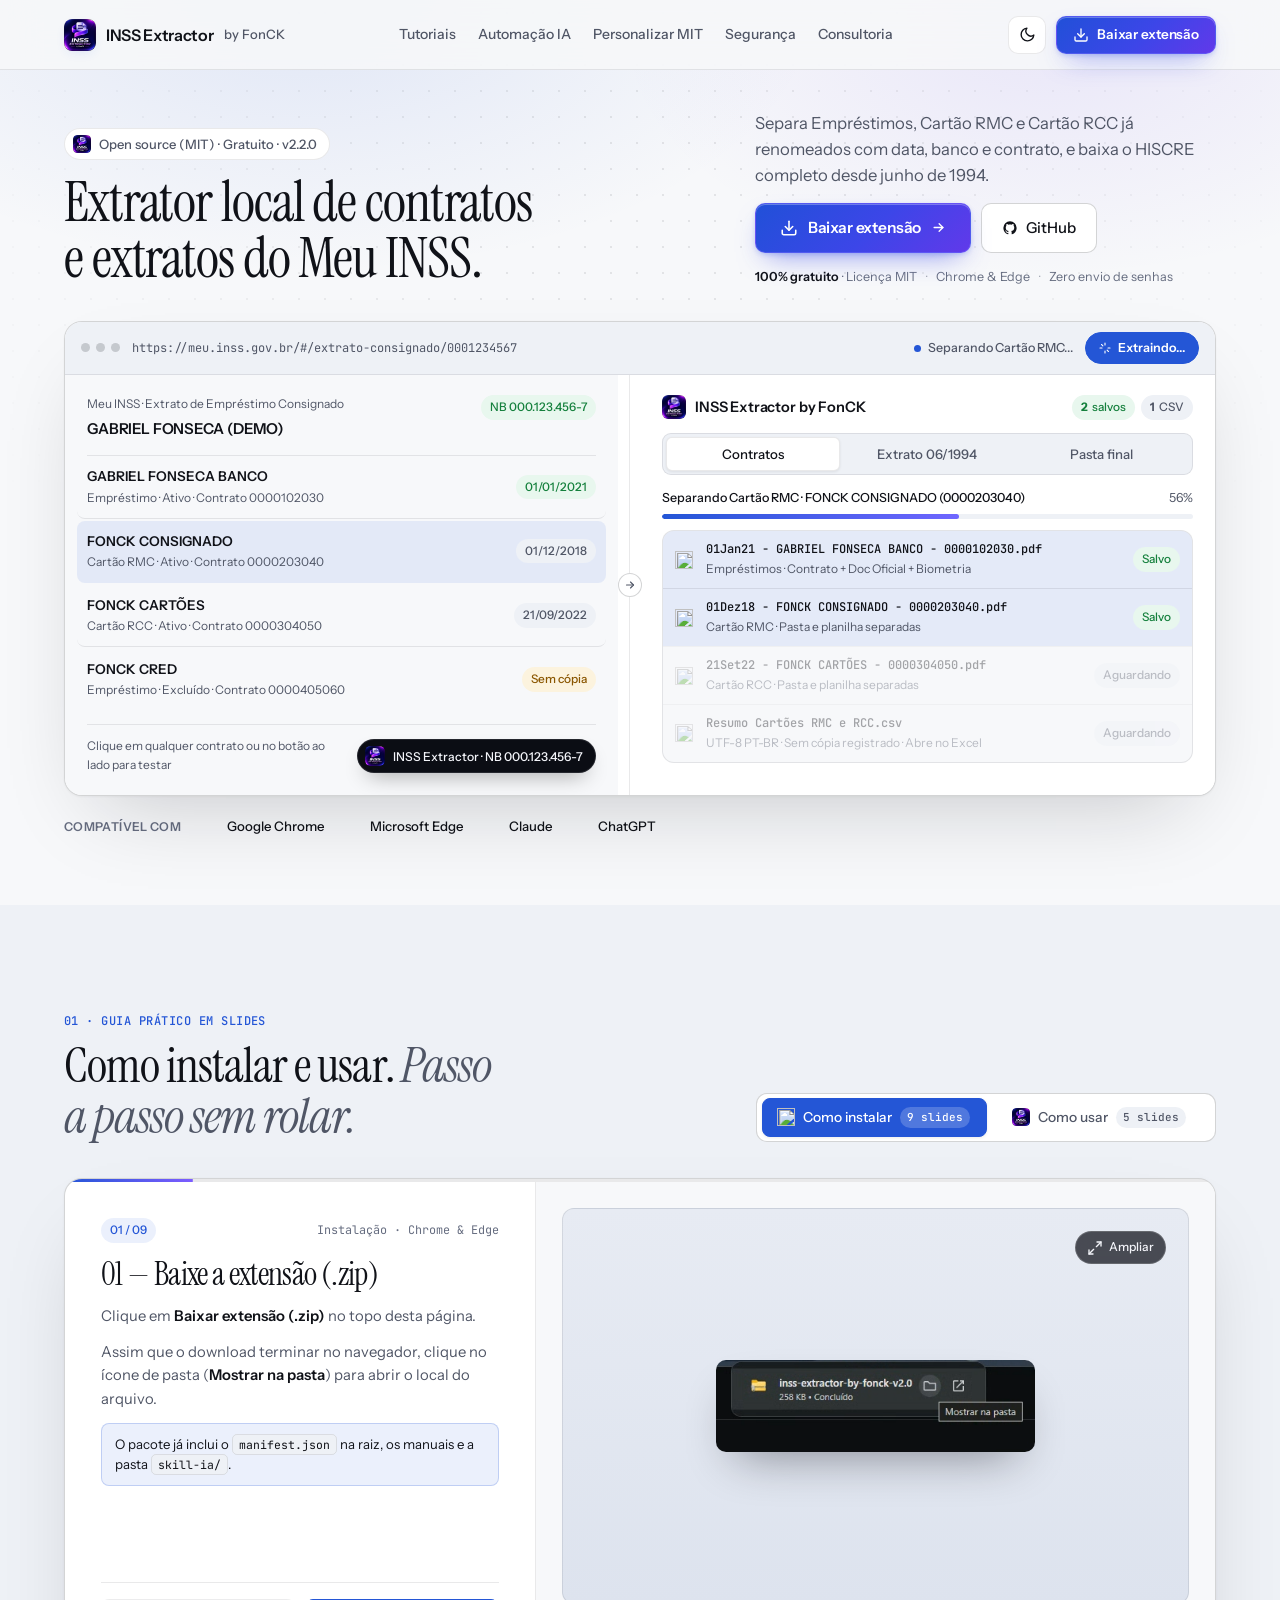
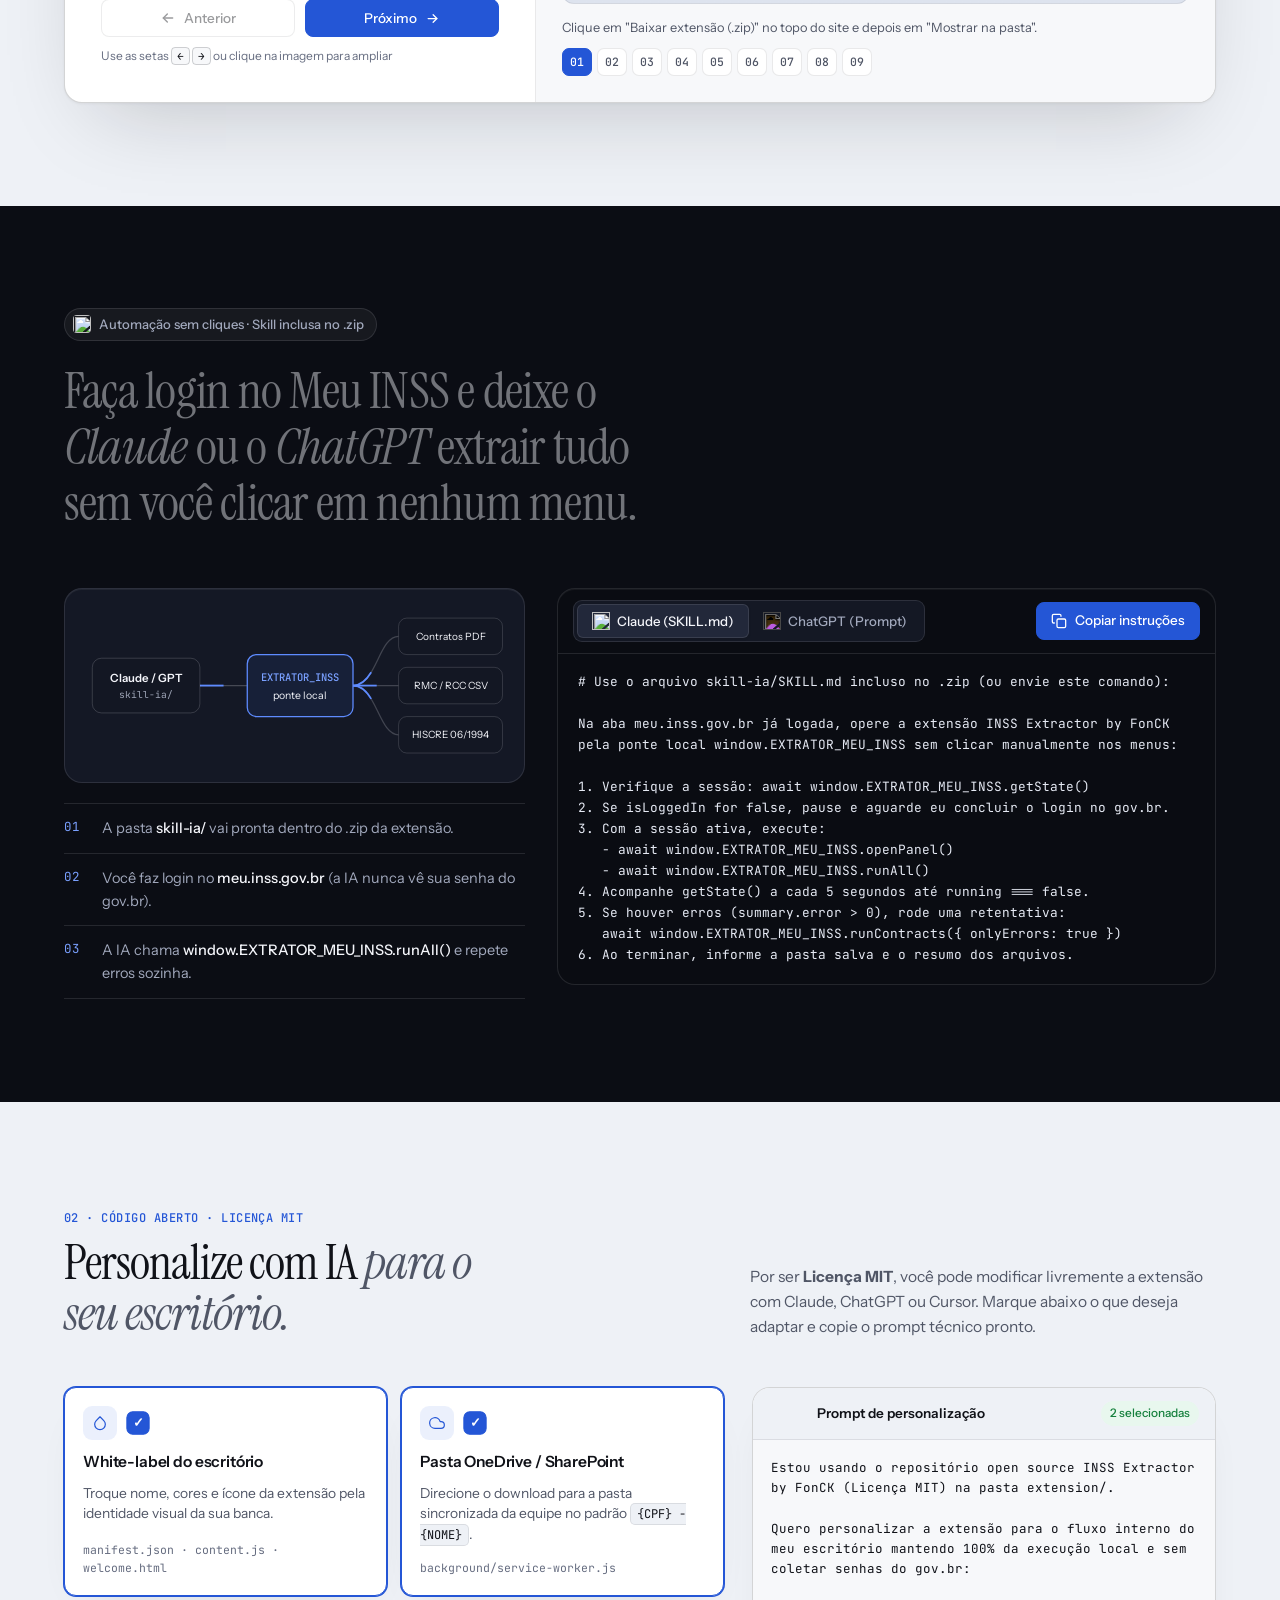
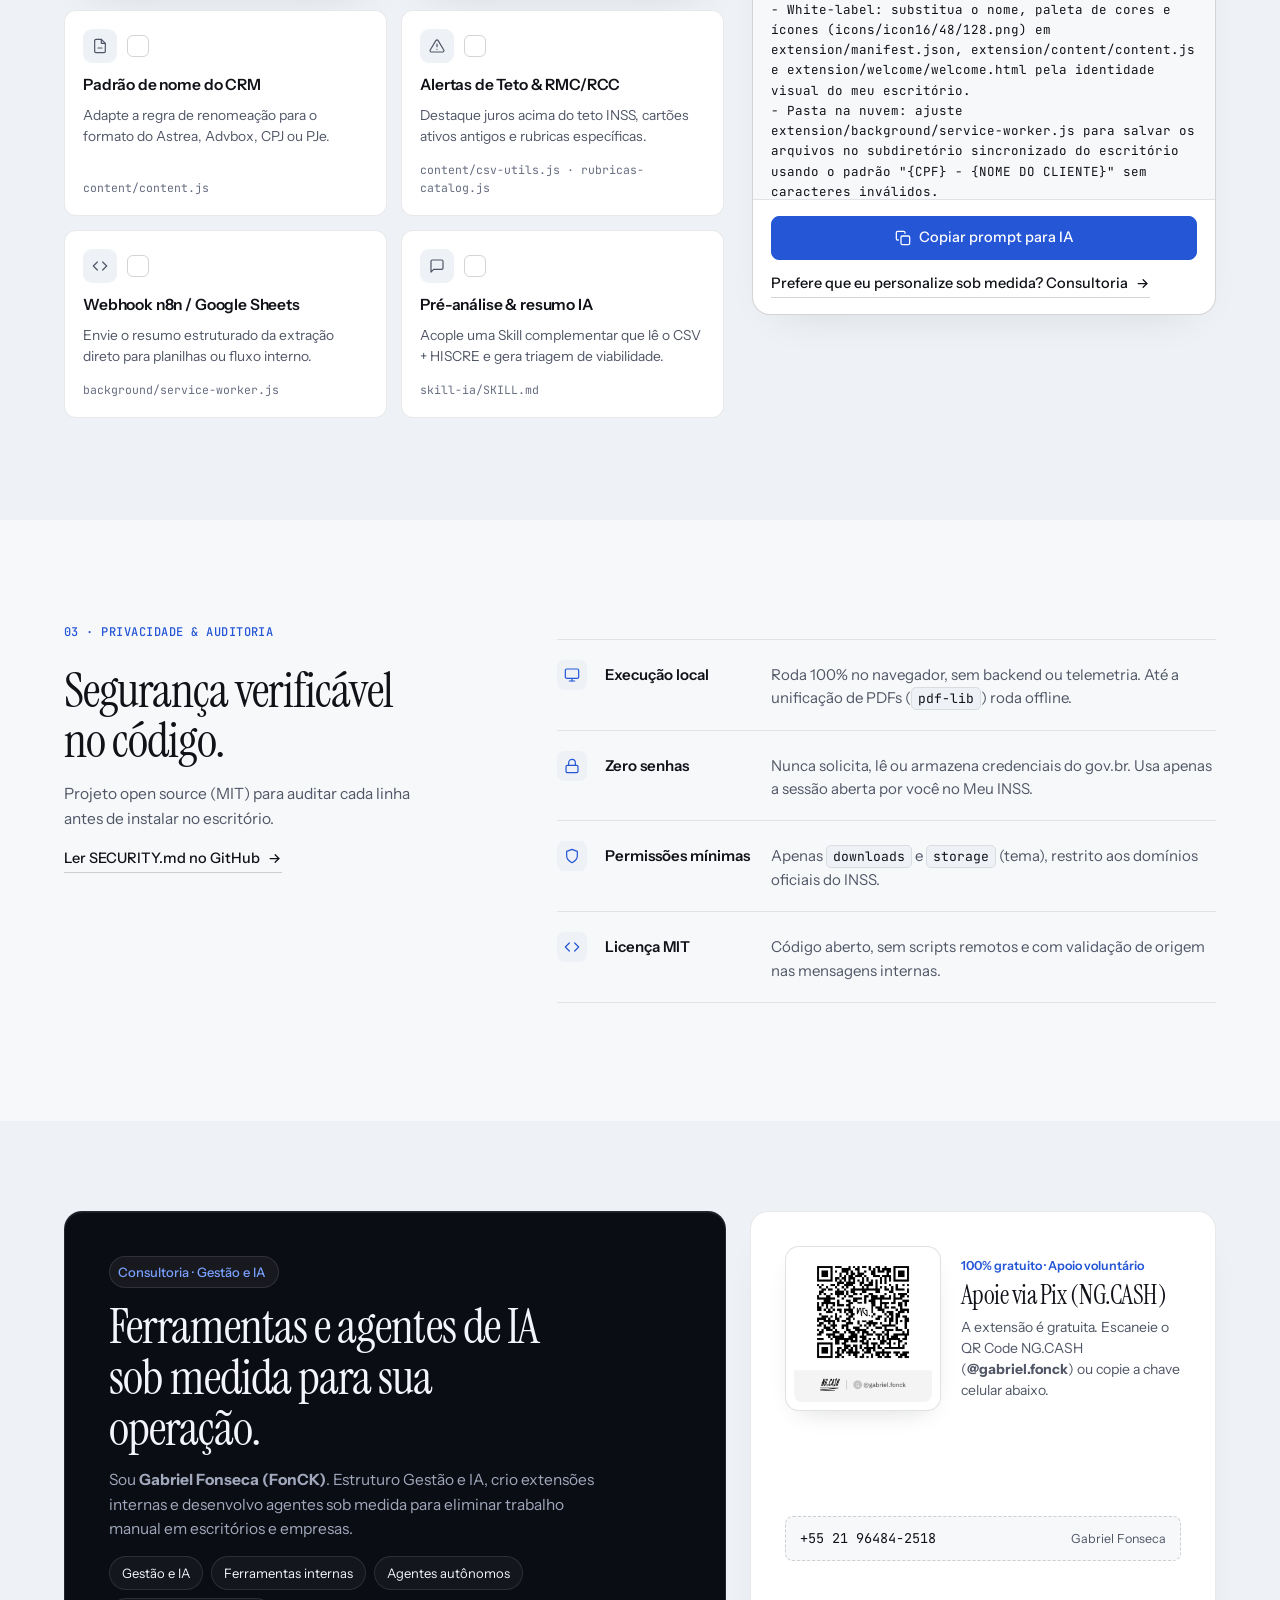
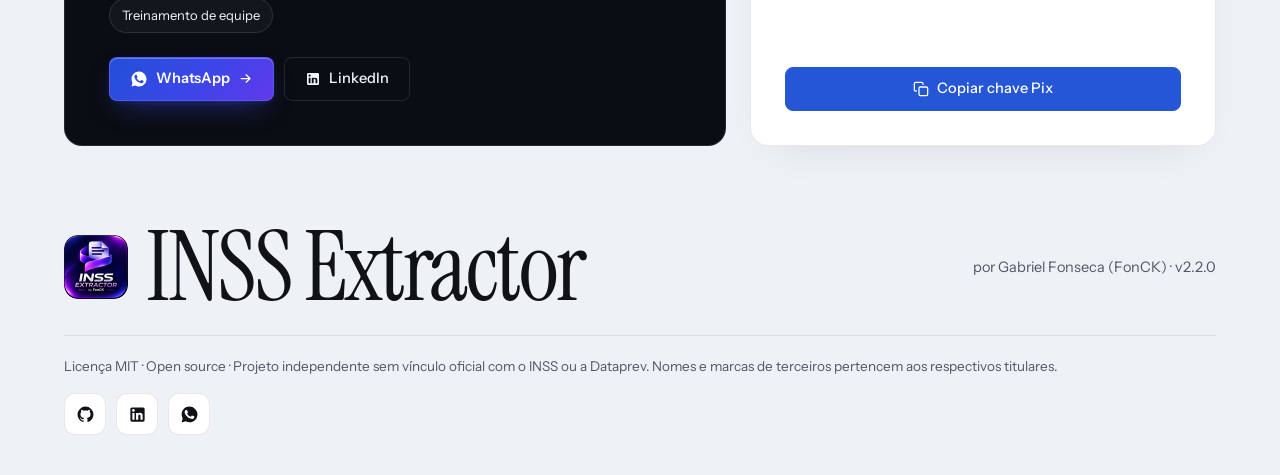
==== site/index.html @ a1518696 "feat: release INSS Extractor by FonCK v2.2.0 (Open Source)" ====
<!DOCTYPE html>
<html lang="pt-BR" data-theme="light">
<head>
  <meta charset="UTF-8">
  <meta name="viewport" content="width=device-width, initial-scale=1.0, viewport-fit=cover">
  <title>INSS Extractor by FonCK: contratos e extratos do Meu INSS no navegador</title>
  <meta name="description" content="Extensão open source (MIT) e gratuita para Chrome e Edge criada por Gabriel Fonseca. Baixa contratos consignados renomeados e extrato HISCRE desde junho de 1994.">
  <meta property="og:title" content="INSS Extractor by FonCK">
  <meta property="og:description" content="Baixe contratos consignados (Empréstimos, RMC e RCC) renomeados e o extrato de pagamento completo desde 06/1994, 100% local no navegador.">
  <meta property="og:type" content="website">
  <meta property="og:image" content="https://inss-extractor-by-fonck-site.vercel.app/assets/share.jpg">
  <meta name="twitter:card" content="summary_large_image">
  <meta name="twitter:image" content="https://inss-extractor-by-fonck-site.vercel.app/assets/share.jpg">
  <meta name="theme-color" content="#f7f8fa">
  <link rel="icon" type="image/png" href="assets/favicon.png">
  <link rel="canonical" href="https://inss-extractor-by-fonck-site.vercel.app/">
  <link rel="preconnect" href="https://fonts.googleapis.com">
  <link rel="preconnect" href="https://fonts.gstatic.com" crossorigin>
  <link href="https://fonts.googleapis.com/css2?family=Instrument+Sans:wght@400;500;600&family=Instrument+Serif:ital@0;1&family=JetBrains+Mono:wght@400;500&display=swap" rel="stylesheet">
  <script>
    (function () {
      try {
        var q = new URLSearchParams(window.location.search).get('theme');
        var saved = localStorage.getItem('fonckSiteTheme');
        var t = (q === 'light' || q === 'dark') ? q : (saved === 'dark' ? 'dark' : 'light');
        if (t === 'dark') {
          document.documentElement.setAttribute('data-theme', 'dark');
          var m = document.querySelector('meta[name="theme-color"]');
          if (m) m.setAttribute('content', '#090a0e');
        }
      } catch (e) {}
    })();
  </script>
  <link rel="stylesheet" href="styles.css">
</head>
<body>
  <header class="nav">
    <div class="wrap">
      <a class="skip-link" href="#conteudo">Pular para o conteúdo</a>

      <a class="brand" href="#conteudo" aria-label="INSS Extractor by FonCK — Início">
        <img class="brand-app-icon" src="assets/app-icon.png" alt="INSS Extractor by FonCK" width="32" height="32">
        <span class="brand-name">INSS Extractor</span>
        <span class="brand-tag">by FonCK</span>
      </a>

      <nav class="nav-links" aria-label="Navegação principal">
        <a class="nav-link" href="#tutoriais">Tutoriais</a>
        <a class="nav-link" href="#ia">Automação IA</a>
        <a class="nav-link" href="#personalizar">Personalizar MIT</a>
        <a class="nav-link" href="#seguranca">Segurança</a>
        <a class="nav-link" href="#consultoria">Consultoria</a>
      </nav>

      <div class="nav-right">
        <button id="btn-theme" class="theme-btn" type="button" aria-label="Alternar tema claro e escuro" title="Alternar tema escuro">
          <svg id="theme-ico-moon" class="ico theme-svg" viewBox="0 0 24 24" fill="none" stroke="currentColor" stroke-width="1.9" stroke-linecap="round" stroke-linejoin="round" aria-hidden="true"><path d="M21 12.79A9 9 0 1 1 11.21 3 7 7 0 0 0 21 12.79z"/></svg>
          <svg id="theme-ico-sun" class="ico theme-svg" viewBox="0 0 24 24" fill="none" stroke="currentColor" stroke-width="1.9" stroke-linecap="round" stroke-linejoin="round" aria-hidden="true"><circle cx="12" cy="12" r="4.5"/><line x1="12" y1="2" x2="12" y2="4.2"/><line x1="12" y1="19.8" x2="12" y2="22"/><line x1="4.93" y1="4.93" x2="6.5" y2="6.5"/><line x1="17.5" y1="17.5" x2="19.07" y2="19.07"/><line x1="2" y1="12" x2="4.2" y2="12"/><line x1="19.8" y1="12" x2="22" y2="12"/><line x1="4.93" y1="19.07" x2="6.5" y2="17.5"/><line x1="17.5" y1="6.5" x2="19.07" y2="4.93"/></svg>
        </button>
        <a class="btn btn--signature btn--nav" href="downloads/inss-extractor-by-fonck-v2.2.0.zip" download>
          <svg class="ico" viewBox="0 0 24 24" fill="none" stroke="currentColor" stroke-width="2" stroke-linecap="round" stroke-linejoin="round" aria-hidden="true"><path d="M21 15v4a2 2 0 0 1-2 2H5a2 2 0 0 1-2-2v-4"/><polyline points="7 10 12 15 17 10"/><line x1="12" y1="15" x2="12" y2="3"/></svg>
          <span>Baixar extensão</span>
        </a>
        <button id="btn-menu" class="nav-toggle" type="button" aria-label="Abrir menu" aria-expanded="false" aria-controls="mobile-sheet">
          <svg class="ico" viewBox="0 0 24 24" fill="none" stroke="currentColor" stroke-width="1.8" stroke-linecap="round"><path d="M4 7h16"/><path d="M4 12h16"/><path d="M4 17h16"/></svg>
        </button>
      </div>
    </div>
    <div id="scroll-progress" class="scroll-progress" aria-hidden="true"></div>
  </header>

  <div id="mobile-sheet" class="mobile-sheet" aria-hidden="true">
    <nav aria-label="Menu mobile">
      <a href="#tutoriais" data-open-deck="instalar">Como instalar (9 slides)</a>
      <a href="#tutoriais" data-open-deck="usar">Como usar (5 slides)</a>
      <a href="#ia">Automação com IA</a>
      <a href="#personalizar">Personalizar (MIT)</a>
      <a href="#seguranca">Segurança</a>
      <a href="#consultoria">Consultoria e Pix</a>
    </nav>
    <a class="btn btn--signature" href="downloads/inss-extractor-by-fonck-v2.2.0.zip" download>
      <svg class="ico" viewBox="0 0 24 24" fill="none" stroke="currentColor" stroke-width="2" stroke-linecap="round" stroke-linejoin="round" aria-hidden="true"><path d="M21 15v4a2 2 0 0 1-2 2H5a2 2 0 0 1-2-2v-4"/><polyline points="7 10 12 15 17 10"/><line x1="12" y1="15" x2="12" y2="3"/></svg>
      <span>Baixar extensão (.zip)</span>
    </a>
  </div>

  <main id="conteudo">
    <!-- ── SCREEN 1: EDITORIAL HERO & CLICKABLE INTERACTIVE SIMULATOR ── -->
    <section class="hero" aria-labelledby="hero-h">
      <div class="hero-mesh" aria-hidden="true"></div>
      <div class="wrap">
        <div class="hero-head">
          <div class="hero-title-col">
            <span class="status-chip hero-enter" style="--enter-delay:0ms">
              <img src="assets/app-icon.png" alt="" width="18" height="18">
              Open source (MIT) · Gratuito · v2.2.0
            </span>
            <h1 id="hero-h" class="h1 hero-enter" style="--enter-delay:60ms">
              Extrator local de contratos e extratos do Meu INSS.
            </h1>
          </div>

          <div class="hero-copy-col hero-enter" style="--enter-delay:120ms">
            <p class="lead">
              Separa Empréstimos, Cartão RMC e Cartão RCC já renomeados com data, banco e contrato, e baixa o HISCRE completo desde junho de 1994.
            </p>
            <div class="btn-row">
              <a class="btn btn--signature btn--hero" href="downloads/inss-extractor-by-fonck-v2.2.0.zip" download>
                <svg class="ico-lg" viewBox="0 0 24 24" fill="none" stroke="currentColor" stroke-width="2.1" stroke-linecap="round" stroke-linejoin="round" aria-hidden="true"><path d="M21 15v4a2 2 0 0 1-2 2H5a2 2 0 0 1-2-2v-4"/><polyline points="7 10 12 15 17 10"/><line x1="12" y1="15" x2="12" y2="3"/></svg>
                <span>Baixar extensão</span>
                <svg class="m-arrow" viewBox="0 0 24 24" fill="none" stroke="currentColor" stroke-width="2.1" stroke-linecap="round" stroke-linejoin="round" aria-hidden="true"><path d="M5 12h14"/><path d="M13 6l6 6-6 6"/></svg>
              </a>
              <a class="btn btn--secondary btn--hero-sec" href="https://github.com/Gabriel-FonCK/inss-extractor-by-fonck" target="_blank" rel="noopener">
                <svg class="ico" viewBox="0 0 24 24" fill="currentColor" aria-hidden="true"><path d="M12 2A10 10 0 0 0 2 12c0 4.42 2.87 8.17 6.84 9.5.5.08.66-.23.66-.5v-1.69c-2.77.6-3.36-1.34-3.36-1.34-.46-1.16-1.11-1.47-1.11-1.47-.91-.62.07-.6.07-.6 1 .07 1.53 1.03 1.53 1.03.87 1.52 2.34 1.07 2.91.83.09-.65.35-1.09.63-1.34-2.22-.25-4.55-1.11-4.55-4.92 0-1.11.38-2 1.03-2.71-.1-.25-.45-1.29.1-2.64 0 0 .84-.27 2.75 1.02.79-.22 1.65-.33 2.5-.33.85 0 1.71.11 2.5.33 1.91-1.29 2.75-1.02 2.75-1.02.55 1.35.2 2.39.1 2.64.65.71 1.03 1.6 1.03 2.71 0 3.82-2.34 4.66-4.57 4.91.36.31.69.92.69 1.85V21c0 .27.16.59.67.5C19.14 20.16 22 16.42 22 12A10 10 0 0 0 12 2Z"/></svg>
                <span>GitHub</span>
              </a>
            </div>
            <div class="hero-proof" aria-label="Garantias rápidas">
              <span><b>100% gratuito</b> · Licença MIT</span>
              <span class="proof-sep" aria-hidden="true">·</span>
              <span>Chrome &amp; Edge</span>
              <span class="proof-sep" aria-hidden="true">·</span>
              <span>Zero envio de senhas</span>
            </div>
          </div>
        </div>

        <!-- Live Interactive Product Simulator -->
        <div id="hero-app-frame" class="app-frame spotlight-card" role="region" aria-label="Simulador interativo da extensão INSS Extractor by FonCK">
          <div class="app-chrome">
            <div class="chrome-left">
              <span class="chrome-dots" aria-hidden="true"><i></i><i></i><i></i></span>
              <span class="chrome-url">https://meu.inss.gov.br/#/extrato-consignado/0001234567</span>
            </div>
            <div class="chrome-right">
              <span class="live-pill">
                <span id="live-dot" class="live-dot" aria-hidden="true"></span>
                <span id="live-status-text">Sessão local ativa</span>
              </span>
              <button id="btn-run-sim" class="sim-trigger-btn" type="button">
                <svg id="sim-btn-ico" class="ico" viewBox="0 0 24 24" fill="currentColor" aria-hidden="true"><polygon points="6 4 20 12 6 20 6 4"/></svg>
                <span id="sim-btn-lbl">Simular extração</span>
              </button>
            </div>
          </div>

          <div class="app-workspace">
            <!-- Left Pane: Simulated Meu INSS Screen -->
            <div class="inss-canvas">
              <div>
                <div class="inss-hdr">
                  <div>
                    <small>Meu INSS · Extrato de Empréstimo Consignado</small>
                    <strong>GABRIEL FONSECA (DEMO)</strong>
                  </div>
                  <span class="pill pill--ok">NB 000.123.456-7</span>
                </div>

                <div class="inss-rows" id="hero-inss-rows">
                  <button class="inss-row is-active" data-sim-row="0" type="button">
                    <div class="inss-row-info">
                      <strong>GABRIEL FONSECA BANCO</strong>
                      <small>Empréstimo · Ativo · Contrato 0000102030</small>
                    </div>
                    <span class="pill pill--ok" data-row-badge="0">01/01/2021</span>
                  </button>
                  <button class="inss-row" data-sim-row="1" type="button">
                    <div class="inss-row-info">
                      <strong>FONCK CONSIGNADO</strong>
                      <small>Cartão RMC · Ativo · Contrato 0000203040</small>
                    </div>
                    <span class="pill pill--neutral" data-row-badge="1">01/12/2018</span>
                  </button>
                  <button class="inss-row" data-sim-row="2" type="button">
                    <div class="inss-row-info">
                      <strong>FONCK CARTÕES</strong>
                      <small>Cartão RCC · Ativo · Contrato 0000304050</small>
                    </div>
                    <span class="pill pill--neutral" data-row-badge="2">21/09/2022</span>
                  </button>
                  <button class="inss-row" data-sim-row="3" type="button">
                    <div class="inss-row-info">
                      <strong>FONCK CRED</strong>
                      <small>Empréstimo · Excluído · Contrato 0000405060</small>
                    </div>
                    <span class="pill pill--warn" data-row-badge="3">Sem cópia</span>
                  </button>
                </div>
              </div>

              <div class="inss-foot">
                <span class="inss-hint">Clique em qualquer contrato ou no botão ao lado para testar</span>
                <button id="btn-fab-sim" class="fab-chip" type="button" title="Simular clique no botão flutuante da extensão">
                  <img src="assets/app-icon.png" alt="" width="20" height="20">
                  <span>INSS Extractor · NB 000.123.456-7</span>
                </button>
              </div>
            </div>

            <!-- Center Transfer Pulse Indicator -->
            <div class="transfer-conduit" aria-hidden="true">
              <div class="conduit-line"></div>
              <div id="conduit-packet" class="conduit-packet">
                <svg viewBox="0 0 24 24" fill="none" stroke="currentColor" stroke-width="2.2" stroke-linecap="round" stroke-linejoin="round"><path d="M5 12h14"/><path d="M13 6l6 6-6 6"/></svg>
              </div>
            </div>

            <!-- Right Pane: Simulated Extension Panel -->
            <div class="ext-stage">
              <div class="ext-stage-top">
                <span class="ext-stage-brand">
                  <img src="assets/app-icon.png" alt="" width="24" height="24">
                  INSS Extractor by FonCK
                </span>
                <div class="sim-counters" aria-live="polite">
                  <span class="pill pill--ok"><b id="cnt-saved">3</b> salvos</span>
                  <span class="pill pill--neutral"><b id="cnt-csv">2</b> CSV</span>
                </div>
              </div>

              <div class="sliding-tabs sliding-tabs--full" role="tablist" aria-label="Abas do painel" data-tab-group="hero">
                <span class="sliding-tab-pill" aria-hidden="true"></span>
                <button class="sliding-tab" role="tab" aria-selected="true" data-target="hero-tab-contratos" type="button">Contratos</button>
                <button class="sliding-tab" role="tab" aria-selected="false" data-target="hero-tab-hiscre" type="button">Extrato 06/1994</button>
                <button class="sliding-tab" role="tab" aria-selected="false" data-target="hero-tab-saida" type="button">Pasta final</button>
              </div>

              <!-- Pane 1: Contratos -->
              <div id="hero-tab-contratos" class="stage-pane active" role="tabpanel">
                <div class="progress-strip">
                  <div class="progress-meta">
                    <b id="sim-action-title">Lote concluído · Arquivos renomeados e separados</b>
                    <span id="sim-action-count">100%</span>
                  </div>
                  <div class="progress-track"><div id="sim-progress" class="progress-fill" style="width:100%"></div></div>
                </div>

                <div class="doc-list" id="sim-doc-list">
                  <div class="doc-item is-done" data-sim-doc="0">
                    <img class="file-ico" src="assets/icons/pdf2.svg" alt="" width="18" height="18">
                    <div>
                      <div class="doc-name">01Jan21 - GABRIEL FONSECA BANCO - 0000102030.pdf</div>
                      <span class="doc-sub">Empréstimos · Contrato + Doc Oficial + Biometria</span>
                    </div>
                    <span class="pill pill--ok" data-doc-pill="0">Salvo</span>
                  </div>
                  <div class="doc-item is-done" data-sim-doc="1">
                    <img class="file-ico" src="assets/icons/pdf2.svg" alt="" width="18" height="18">
                    <div>
                      <div class="doc-name">01Dez18 - FONCK CONSIGNADO - 0000203040.pdf</div>
                      <span class="doc-sub">Cartão RMC · Pasta e planilha separadas</span>
                    </div>
                    <span class="pill pill--ok" data-doc-pill="1">Salvo</span>
                  </div>
                  <div class="doc-item is-done" data-sim-doc="2">
                    <img class="file-ico" src="assets/icons/pdf2.svg" alt="" width="18" height="18">
                    <div>
                      <div class="doc-name">21Set22 - FONCK CARTÕES - 0000304050.pdf</div>
                      <span class="doc-sub">Cartão RCC · Pasta e planilha separadas</span>
                    </div>
                    <span class="pill pill--ok" data-doc-pill="2">Salvo</span>
                  </div>
                  <div class="doc-item is-done" data-sim-doc="3">
                    <img class="file-ico" src="assets/icons/excel.svg" alt="" width="18" height="18">
                    <div>
                      <div class="doc-name">Resumo Cartões RMC e RCC.csv</div>
                      <span class="doc-sub">UTF-8 PT-BR · Sem cópia registrado · Abre no Excel</span>
                    </div>
                    <span class="pill pill--ok" data-doc-pill="3">Pronto</span>
                  </div>
                </div>
              </div>

              <!-- Pane 2: Extrato HISCRE 06/1994 with Animated Timeline -->
              <div id="hero-tab-hiscre" class="stage-pane" role="tabpanel">
                <div class="hiscre-timeline" aria-label="Linha do tempo de extração do HISCRE desde 1994">
                  <div class="hiscre-tl-head">
                    <strong>Varredura automática 06/1994 → 11/2026</strong>
                    <span class="pill pill--ok">Anos vazios pulados</span>
                  </div>
                  <div class="hiscre-bars" id="hiscre-bars">
                    <div class="hiscre-seg is-skip" title="1994–2004: sem pagamento (pulado)"><span>94–04</span></div>
                    <div class="hiscre-seg is-skip" title="2005–2015: sem pagamento (pulado)"><span>05–15</span></div>
                    <div class="hiscre-seg is-hit" style="--seg-i:0" title="2016–2018: extraído em blocos de 12m"><span>16–18</span></div>
                    <div class="hiscre-seg is-hit" style="--seg-i:1" title="2019–2021: extraído em blocos de 12m"><span>19–21</span></div>
                    <div class="hiscre-seg is-hit" style="--seg-i:2" title="2022–2024: extraído em blocos de 12m"><span>22–24</span></div>
                    <div class="hiscre-seg is-hit" style="--seg-i:3" title="2025–2026: extraído até mês atual"><span>25–26</span></div>
                  </div>
                </div>

                <div class="doc-list">
                  <div class="doc-item">
                    <img class="file-ico" src="assets/icons/pdf2.svg" alt="" width="18" height="18">
                    <div>
                      <div class="doc-name">Periodos 12 em 12 meses /</div>
                      <span class="doc-sub">11 blocos oficiais sem limite de 5 anos</span>
                    </div>
                    <span class="pill pill--ok">12m</span>
                  </div>
                  <div class="doc-item">
                    <img class="file-ico" src="assets/icons/pdf2.svg" alt="" width="18" height="18">
                    <div>
                      <div class="doc-name">Extrato de pagamento 03-2016 a 11-2026.pdf</div>
                      <span class="doc-sub">PDF único unificado localmente no navegador</span>
                    </div>
                    <span class="pill pill--ok">Unificado</span>
                  </div>
                  <div class="doc-item">
                    <img class="file-ico" src="assets/icons/excel.svg" alt="" width="18" height="18">
                    <div>
                      <div class="doc-name">Extrato de pagamento 03-2016 a 11-2026.csv</div>
                      <span class="doc-sub">165 rubricas oficiais do INSS em colunas</span>
                    </div>
                    <span class="pill pill--ok">Excel</span>
                  </div>
                </div>
              </div>

              <!-- Pane 3: Pasta final -->
              <div id="hero-tab-saida" class="stage-pane" role="tabpanel">
                <div class="doc-list">
                  <div class="doc-item">
                    <img class="file-ico" src="assets/icons/pdf2.svg" alt="" width="18" height="18">
                    <div>
                      <div class="doc-name">GABRIEL FONSECA (DEMO)/NB 000.123.456-7/Empréstimos/</div>
                      <span class="doc-sub">Contrato renomeado + Doc Oficial + Biometria</span>
                    </div>
                    <span class="pill pill--ok">Renomeado</span>
                  </div>
                  <div class="doc-item">
                    <img class="file-ico" src="assets/icons/pdf2.svg" alt="" width="18" height="18">
                    <div>
                      <div class="doc-name">GABRIEL FONSECA (DEMO)/NB 000.123.456-7/Cartão RMC/</div>
                      <span class="doc-sub">Cartão RMC e Cartão RCC em subpastas distintas</span>
                    </div>
                    <span class="pill pill--ok">Separado</span>
                  </div>
                  <div class="doc-item">
                    <img class="file-ico" src="assets/icons/excel.svg" alt="" width="18" height="18">
                    <div>
                      <div class="doc-name">Resumo dos contratos.csv · Resumo Cartões RMC e RCC.csv</div>
                      <span class="doc-sub">Prontos para abrir no Excel em PT-BR</span>
                    </div>
                    <span class="pill pill--neutral">PT-BR</span>
                  </div>
                </div>
              </div>
            </div>
          </div>
        </div>

        <!-- Compatible Tools Strip (Real Official Tool Icons Only) -->
        <div class="compat-strip" aria-label="Ferramentas compatíveis">
          <span class="compat-label">Compatível com</span>
          <span class="compat-item"><img src="assets/icons/chrome.svg" alt="" width="17" height="17">Google Chrome</span>
          <span class="compat-item"><img src="assets/icons/microsoft-edge.svg" alt="" width="17" height="17">Microsoft Edge</span>
          <span class="compat-item"><img src="assets/icons/claude.svg" alt="" width="17" height="17">Claude</span>
          <span class="compat-item"><img class="invert-dark" src="assets/icons/openai.svg" alt="" width="17" height="17">ChatGPT</span>
        </div>
      </div>
    </section>

    <!-- ── SCREEN 2: CENTRO DE TUTORIAIS EM SLIDES (SPLIT 40/60 + LIGHTBOX) ── -->
    <section id="tutoriais" class="band band--surface" aria-labelledby="tut-h">
      <span id="instalar" class="anchor-alias" aria-hidden="true"></span>
      <span id="usar" class="anchor-alias" aria-hidden="true"></span>
      <div class="wrap">
        <div class="tut-head" data-reveal>
          <div class="tut-head-title">
            <span class="sec-kicker">01 · Guia prático em slides</span>
            <h2 id="tut-h" class="h2">Como instalar e usar. <span class="muted">Passo a passo sem rolar.</span></h2>
          </div>

          <div class="tut-deck-switch">
            <div class="sliding-tabs sliding-tabs--deck" role="tablist" aria-label="Escolha o tutorial em slides" data-tab-group="tutorial-deck">
              <span class="sliding-tab-pill" aria-hidden="true"></span>
              <button class="sliding-tab" role="tab" aria-selected="true" data-deck="instalar" type="button">
                <img class="tool-ico" src="assets/icons/chrome.svg" alt="" width="16" height="16">
                <span>Como instalar</span>
                <small class="deck-count">9 slides</small>
              </button>
              <button class="sliding-tab" role="tab" aria-selected="false" data-deck="usar" type="button">
                <img class="tool-ico" src="assets/app-icon.png" alt="" width="16" height="16" style="border-radius:4px">
                <span>Como usar</span>
                <small class="deck-count">5 slides</small>
              </button>
            </div>
          </div>
        </div>

        <div id="tutorial-stage" class="tut-stage spotlight-card" data-reveal style="--reveal-delay:70ms" role="region" aria-label="Apresentação interativa do tutorial">
          <div class="tut-progress-bar" aria-hidden="true">
            <div id="tut-progress-fill" class="tut-progress-fill"></div>
          </div>

          <div class="tut-split">
            <!-- Left 40%: Numbered Step, Copy, Table/Security & Controls -->
            <div class="tut-panel">
              <div class="tut-panel-top">
                <div class="tut-meta-row">
                  <span id="tut-step-counter" class="pill pill--accent">01 / 09</span>
                  <span id="tut-deck-label" class="tut-deck-tag">Instalação · Chrome &amp; Edge</span>
                </div>

                <h3 id="tut-slide-title" class="tut-title"></h3>
                <div id="tut-slide-body" class="tut-body"></div>
              </div>

              <div class="tut-panel-foot">
                <div class="tut-nav-btns">
                  <button id="tut-prev" class="btn btn--secondary btn--sm" type="button" aria-label="Slide anterior">
                    <svg class="ico" viewBox="0 0 24 24" fill="none" stroke="currentColor" stroke-width="2" stroke-linecap="round" stroke-linejoin="round" aria-hidden="true"><path d="M19 12H5"/><path d="M11 18l-6-6 6-6"/></svg>
                    <span>Anterior</span>
                  </button>
                  <button id="tut-next" class="btn btn--accent btn--sm" type="button" aria-label="Próximo slide">
                    <span id="tut-next-lbl">Próximo</span>
                    <svg class="m-arrow" viewBox="0 0 24 24" fill="none" stroke="currentColor" stroke-width="2" stroke-linecap="round" stroke-linejoin="round" aria-hidden="true"><path d="M5 12h14"/><path d="M13 6l6 6-6 6"/></svg>
                  </button>
                </div>
                <span class="tut-kbd-hint">Use as setas <kbd>←</kbd> <kbd>→</kbd> ou clique na imagem para ampliar</span>
              </div>
            </div>

            <!-- Right 60%: Framed Screenshot Stage + Click-to-Zoom + Step Strip -->
            <div class="tut-media-col">
              <div id="tut-viewport" class="tut-viewport">
                <button id="tut-zoom-trigger" class="tut-img-btn" type="button" aria-label="Ampliar imagem do slide em tela cheia">
                  <img id="tut-slide-img" class="tut-img" src="assets/tutorial/inst-01-download.png" alt="Passo 01 da instalação" decoding="async">
                  <span class="tut-zoom-pill" aria-hidden="true">
                    <svg class="ico" viewBox="0 0 24 24" fill="none" stroke="currentColor" stroke-width="2" stroke-linecap="round" stroke-linejoin="round"><polyline points="15 3 21 3 21 9"/><polyline points="9 21 3 21 3 15"/><line x1="21" y1="3" x2="14" y2="10"/><line x1="3" y1="21" x2="10" y2="14"/></svg>
                    Ampliar
                  </span>
                </button>
              </div>

              <div class="tut-caption-bar">
                <span id="tut-slide-caption" class="tut-caption"></span>
                <div id="tut-dots" class="tut-dots" role="tablist" aria-label="Ir para o slide"></div>
              </div>
            </div>
          </div>
        </div>
      </div>
    </section>

    <!-- Fullscreen Accessible Lightbox Modal -->
    <div id="tut-lightbox" class="lightbox" role="dialog" aria-modal="true" aria-labelledby="lb-title" aria-hidden="true">
      <div class="lightbox-backdrop" data-lb-close></div>
      <div class="lightbox-shell">
        <div class="lightbox-bar">
          <div class="lightbox-info">
            <span id="lb-counter" class="pill pill--accent">01 / 09</span>
            <strong id="lb-title"></strong>
          </div>
          <div class="lightbox-actions">
            <button id="lb-prev" class="lb-icon-btn" type="button" aria-label="Imagem anterior">
              <svg class="ico" viewBox="0 0 24 24" fill="none" stroke="currentColor" stroke-width="2" stroke-linecap="round" stroke-linejoin="round"><path d="M19 12H5"/><path d="M11 18l-6-6 6-6"/></svg>
            </button>
            <button id="lb-next" class="lb-icon-btn" type="button" aria-label="Próxima imagem">
              <svg class="ico" viewBox="0 0 24 24" fill="none" stroke="currentColor" stroke-width="2" stroke-linecap="round" stroke-linejoin="round"><path d="M5 12h14"/><path d="M13 6l6 6-6 6"/></svg>
            </button>
            <button id="lb-close" class="lb-icon-btn lb-icon-btn--close" type="button" aria-label="Fechar visualização ampliada" data-lb-close>
              <svg class="ico" viewBox="0 0 24 24" fill="none" stroke="currentColor" stroke-width="2" stroke-linecap="round" stroke-linejoin="round"><line x1="18" y1="6" x2="6" y2="18"/><line x1="6" y1="6" x2="18" y2="18"/></svg>
            </button>
          </div>
        </div>
        <div class="lightbox-stage">
          <img id="lb-img" src="" alt="">
        </div>
        <p id="lb-caption" class="lightbox-caption"></p>
      </div>
    </div>

    <!-- ── SCREEN 4: PEAK OBSIDIAN BAND — SCROLL WORD-HIGHLIGHT & AI SKILL ── -->
    <section id="ia" class="band band--inverse" aria-labelledby="ia-h">
      <div class="wrap">
        <span class="status-chip" style="background:rgba(255,255,255,0.05);border-color:var(--g-inverse-line);color:var(--g-inverse-muted);margin-bottom:22px">
          <img src="assets/icons/claude.svg" alt="" width="16" height="16">
          Automação sem cliques · Skill inclusa no .zip
        </span>

        <h2 id="ia-h" class="scroll-statement" data-scroll-words>
          <span class="w">Faça</span> <span class="w">login</span> <span class="w">no</span> <span class="w">Meu</span> <span class="w">INSS</span> <span class="w">e</span> <span class="w">deixe</span> <span class="w">o</span> <span class="w accent"><em>Claude</em></span> <span class="w">ou</span> <span class="w">o</span> <span class="w accent"><em>ChatGPT</em></span> <span class="w">extrair</span> <span class="w">tudo</span> <span class="w">sem</span> <span class="w">você</span> <span class="w">clicar</span> <span class="w">em</span> <span class="w">nenhum</span> <span class="w">menu.</span>
        </h2>

        <div class="ai-layout" data-reveal>
          <div class="ai-left">
            <div class="diagram-card" aria-label="Fluxo da automação local entre IA e extensão">
              <svg viewBox="0 0 460 168" fill="none" xmlns="http://www.w3.org/2000/svg">
                <path d="M126 84 C150 84, 154 84, 178 84" stroke="rgba(244,245,250,0.22)" stroke-width="1.5"/>
                <path d="M126 84 C150 84, 154 84, 178 84" stroke="#5e8bff" stroke-width="2" class="dg-pulse"/>

                <path d="M294 84 C320 84, 322 30, 344 30" stroke="rgba(244,245,250,0.2)" stroke-width="1.4"/>
                <path d="M294 84 C320 84, 322 30, 344 30" stroke="#5e8bff" stroke-width="1.9" class="dg-pulse"/>

                <path d="M294 84 L344 84" stroke="rgba(244,245,250,0.2)" stroke-width="1.4"/>
                <path d="M294 84 L344 84" stroke="#5e8bff" stroke-width="1.9" class="dg-pulse"/>

                <path d="M294 84 C320 84, 322 138, 344 138" stroke="rgba(244,245,250,0.2)" stroke-width="1.4"/>
                <path d="M294 84 C320 84, 322 138, 344 138" stroke="#5e8bff" stroke-width="1.9" class="dg-pulse"/>

                <rect x="8" y="54" width="118" height="60" rx="10" fill="#131723" stroke="rgba(244,245,250,0.18)"/>
                <text x="67" y="80" text-anchor="middle" fill="#f4f5fa" font-family="Instrument Sans, sans-serif" font-size="12.5" font-weight="600">Claude / GPT</text>
                <text x="67" y="98" text-anchor="middle" fill="#9ca3b5" font-family="JetBrains Mono, monospace" font-size="10.5">skill-ia/</text>

                <rect x="178" y="50" width="116" height="68" rx="10" fill="#172038" stroke="#5e8bff" stroke-width="1.4"/>
                <text x="236" y="79" text-anchor="middle" fill="#7aa0ff" font-family="JetBrains Mono, monospace" font-size="11.5" font-weight="500">EXTRATOR_INSS</text>
                <text x="236" y="99" text-anchor="middle" fill="#f4f5fa" font-family="Instrument Sans, sans-serif" font-size="11.5">ponte local</text>

                <rect x="344" y="10" width="114" height="40" rx="9" fill="#131723" stroke="rgba(244,245,250,0.16)"/>
                <text x="401" y="34" text-anchor="middle" fill="#f4f5fa" font-family="Instrument Sans, sans-serif" font-size="11">Contratos PDF</text>

                <rect x="344" y="64" width="114" height="40" rx="9" fill="#131723" stroke="rgba(244,245,250,0.16)"/>
                <text x="401" y="88" text-anchor="middle" fill="#f4f5fa" font-family="Instrument Sans, sans-serif" font-size="11">RMC / RCC CSV</text>

                <rect x="344" y="118" width="114" height="40" rx="9" fill="#131723" stroke="rgba(244,245,250,0.16)"/>
                <text x="401" y="142" text-anchor="middle" fill="#f4f5fa" font-family="Instrument Sans, sans-serif" font-size="11">HISCRE 06/1994</text>
              </svg>
            </div>

            <ol class="ai-steps">
              <li><span>01</span><div>A pasta <b>skill-ia/</b> vai pronta dentro do .zip da extensão.</div></li>
              <li><span>02</span><div>Você faz login no <b>meu.inss.gov.br</b> (a IA nunca vê sua senha do gov.br).</div></li>
              <li><span>03</span><div>A IA chama <b>window.EXTRATOR_MEU_INSS.runAll()</b> e repete erros sozinha.</div></li>
            </ol>
          </div>

          <div class="ai-right">
            <div class="code-panel">
              <div class="code-panel-bar">
                <div class="sliding-tabs" role="tablist" aria-label="Modelo de automação por IA" data-tab-group="ai">
                  <span class="sliding-tab-pill" aria-hidden="true"></span>
                  <button class="sliding-tab" role="tab" aria-selected="true" data-ai="claude" type="button">
                    <img class="tool-ico" src="assets/icons/claude.svg" alt="" width="16" height="16">
                    Claude (SKILL.md)
                  </button>
                  <button class="sliding-tab" role="tab" aria-selected="false" data-ai="chatgpt" type="button">
                    <img class="tool-ico invert-dark" src="assets/icons/openai.svg" alt="" width="16" height="16">
                    ChatGPT (Prompt)
                  </button>
                </div>
                <button id="btn-copy-ai" class="btn btn--sm btn--accent" type="button">
                  <svg class="ico" viewBox="0 0 24 24" fill="none" stroke="currentColor" stroke-width="1.9" stroke-linecap="round" stroke-linejoin="round" aria-hidden="true"><rect x="9" y="9" width="13" height="13" rx="2"/><path d="M5 15H4a2 2 0 0 1-2-2V4a2 2 0 0 1 2-2h9a2 2 0 0 1 2 2v1"/></svg>
                  <span>Copiar instruções</span>
                </button>
              </div>
              <pre id="ai-prompt-pre" class="code-body"></pre>
            </div>
          </div>
        </div>
      </div>
    </section>

    <!-- ── SCREEN 5: INTERACTIVE MIT + AI OFFICE CUSTOMIZATION BUILDER ── -->
    <section id="personalizar" class="band band--surface" aria-labelledby="mit-h">
      <div class="wrap">
        <div class="sec-head" data-reveal>
          <div class="sec-head-title">
            <span class="sec-kicker">02 · Código aberto · Licença MIT</span>
            <h2 id="mit-h" class="h2">Personalize com IA <span class="muted">para o seu escritório.</span></h2>
          </div>
          <div class="sec-head-side">
            <p class="body-text">Por ser <b>Licença MIT</b>, você pode modificar livremente a extensão com Claude, ChatGPT ou Cursor. Marque abaixo o que deseja adaptar e copie o prompt técnico pronto.</p>
          </div>
        </div>

        <div class="mit-grid" data-reveal style="--reveal-delay:80ms">
          <div class="mit-options" id="mit-options" role="group" aria-label="Sugestões de personalização MIT com IA">
            <button class="mit-card spotlight-card is-selected" data-mit-key="whitelabel" aria-pressed="true" type="button">
              <div class="mit-card-top">
                <span class="mit-ico" aria-hidden="true">
                  <svg class="ico" viewBox="0 0 24 24" fill="none" stroke="currentColor" stroke-width="1.8" stroke-linecap="round" stroke-linejoin="round"><path d="M12 2.69l5.66 5.66a8 8 0 1 1-11.31 0z"/></svg>
                </span>
                <span class="mit-check" aria-hidden="true">✓</span>
              </div>
              <strong>White-label do escritório</strong>
              <p>Troque nome, cores e ícone da extensão pela identidade visual da sua banca.</p>
              <span class="mit-file">manifest.json · content.js · welcome.html</span>
            </button>

            <button class="mit-card spotlight-card is-selected" data-mit-key="cloud" aria-pressed="true" type="button">
              <div class="mit-card-top">
                <span class="mit-ico" aria-hidden="true">
                  <svg class="ico" viewBox="0 0 24 24" fill="none" stroke="currentColor" stroke-width="1.8" stroke-linecap="round" stroke-linejoin="round"><path d="M18 10h-1.26A8 8 0 1 0 9 20h9a5 5 0 0 0 0-10z"/></svg>
                </span>
                <span class="mit-check" aria-hidden="true">✓</span>
              </div>
              <strong>Pasta OneDrive / SharePoint</strong>
              <p>Direcione o download para a pasta sincronizada da equipe no padrão <code class="mono-tag">{CPF} - {NOME}</code>.</p>
              <span class="mit-file">background/service-worker.js</span>
            </button>

            <button class="mit-card spotlight-card" data-mit-key="crm" aria-pressed="false" type="button">
              <div class="mit-card-top">
                <span class="mit-ico" aria-hidden="true">
                  <svg class="ico" viewBox="0 0 24 24" fill="none" stroke="currentColor" stroke-width="1.8" stroke-linecap="round" stroke-linejoin="round"><path d="M14 2H6a2 2 0 0 0-2 2v16a2 2 0 0 0 2 2h12a2 2 0 0 0 2-2V8z"/><polyline points="14 2 14 8 20 8"/><path d="M9 15h6"/></svg>
                </span>
                <span class="mit-check" aria-hidden="true">✓</span>
              </div>
              <strong>Padrão de nome do CRM</strong>
              <p>Adapte a regra de renomeação para o formato do Astrea, Advbox, CPJ ou PJe.</p>
              <span class="mit-file">content/content.js</span>
            </button>

            <button class="mit-card spotlight-card" data-mit-key="alerts" aria-pressed="false" type="button">
              <div class="mit-card-top">
                <span class="mit-ico" aria-hidden="true">
                  <svg class="ico" viewBox="0 0 24 24" fill="none" stroke="currentColor" stroke-width="1.8" stroke-linecap="round" stroke-linejoin="round"><path d="M10.29 3.86L1.82 18a2 2 0 0 0 1.71 3h16.94a2 2 0 0 0 1.71-3L13.71 3.86a2 2 0 0 0-3.42 0z"/><line x1="12" y1="9" x2="12" y2="13"/><line x1="12" y1="17" x2="12.01" y2="17"/></svg>
                </span>
                <span class="mit-check" aria-hidden="true">✓</span>
              </div>
              <strong>Alertas de Teto &amp; RMC/RCC</strong>
              <p>Destaque juros acima do teto INSS, cartões ativos antigos e rubricas específicas.</p>
              <span class="mit-file">content/csv-utils.js · rubricas-catalog.js</span>
            </button>

            <button class="mit-card spotlight-card" data-mit-key="webhook" aria-pressed="false" type="button">
              <div class="mit-card-top">
                <span class="mit-ico" aria-hidden="true">
                  <svg class="ico" viewBox="0 0 24 24" fill="none" stroke="currentColor" stroke-width="1.8" stroke-linecap="round" stroke-linejoin="round"><polyline points="16 18 22 12 16 6"/><polyline points="8 6 2 12 8 18"/></svg>
                </span>
                <span class="mit-check" aria-hidden="true">✓</span>
              </div>
              <strong>Webhook n8n / Google Sheets</strong>
              <p>Envie o resumo estruturado da extração direto para planilhas ou fluxo interno.</p>
              <span class="mit-file">background/service-worker.js</span>
            </button>

            <button class="mit-card spotlight-card" data-mit-key="report" aria-pressed="false" type="button">
              <div class="mit-card-top">
                <span class="mit-ico" aria-hidden="true">
                  <svg class="ico" viewBox="0 0 24 24" fill="none" stroke="currentColor" stroke-width="1.8" stroke-linecap="round" stroke-linejoin="round"><path d="M21 15a2 2 0 0 1-2 2H7l-4 4V5a2 2 0 0 1 2-2h14a2 2 0 0 1 2 2z"/></svg>
                </span>
                <span class="mit-check" aria-hidden="true">✓</span>
              </div>
              <strong>Pré-análise &amp; resumo IA</strong>
              <p>Acople uma Skill complementar que lê o CSV + HISCRE e gera triagem de viabilidade.</p>
              <span class="mit-file">skill-ia/SKILL.md</span>
            </button>
          </div>

          <div class="mit-composer spotlight-card">
            <div class="mit-composer-bar">
              <div class="mit-composer-title">
                <img src="assets/icons/claude.svg" alt="" width="16" height="16">
                <img class="invert-dark" src="assets/icons/openai.svg" alt="" width="16" height="16">
                <span>Prompt de personalização</span>
              </div>
              <span id="mit-selected-count" class="pill pill--ok">2 selecionadas</span>
            </div>

            <pre id="mit-prompt-output" class="mit-prompt-pre"></pre>

            <div class="mit-composer-foot">
              <button id="btn-copy-mit" class="btn btn--accent" type="button">
                <svg class="ico" viewBox="0 0 24 24" fill="none" stroke="currentColor" stroke-width="1.9" stroke-linecap="round" stroke-linejoin="round" aria-hidden="true"><rect x="9" y="9" width="13" height="13" rx="2"/><path d="M5 15H4a2 2 0 0 1-2-2V4a2 2 0 0 1 2-2h9a2 2 0 0 1 2 2v1"/></svg>
                <span>Copiar prompt para IA</span>
              </button>
              <a class="text-link" href="#consultoria">
                Prefere que eu personalize sob medida? Consultoria
                <svg class="m-arrow" viewBox="0 0 24 24" fill="none" stroke="currentColor" stroke-width="2" stroke-linecap="round" stroke-linejoin="round" aria-hidden="true"><path d="M5 12h14"/><path d="M13 6l6 6-6 6"/></svg>
              </a>
            </div>
          </div>
        </div>
      </div>
    </section>

    <!-- ── SCREEN 6: CALM SECURITY SPEC ROWS ── -->
    <section id="seguranca" class="band" aria-labelledby="seg-h">
      <div class="wrap">
        <div class="spec-layout">
          <div class="spec-intro" data-reveal>
            <span class="sec-kicker">03 · Privacidade &amp; auditoria</span>
            <h2 id="seg-h" class="h2">Segurança verificável no código.</h2>
            <p class="body-text">Projeto open source (MIT) para auditar cada linha antes de instalar no escritório.</p>
            <div>
              <a class="text-link" href="https://github.com/Gabriel-FonCK/inss-extractor-by-fonck/blob/main/SECURITY.md" target="_blank" rel="noopener">
                Ler SECURITY.md no GitHub
                <svg class="m-arrow" viewBox="0 0 24 24" fill="none" stroke="currentColor" stroke-width="2" stroke-linecap="round" stroke-linejoin="round" aria-hidden="true"><path d="M5 12h14"/><path d="M13 6l6 6-6 6"/></svg>
              </a>
            </div>
          </div>

          <dl class="spec-rows">
            <div class="spec-row" data-reveal>
              <span class="spec-ico" aria-hidden="true">
                <svg class="ico" viewBox="0 0 24 24" fill="none" stroke="currentColor" stroke-width="1.8" stroke-linecap="round" stroke-linejoin="round"><rect x="2" y="3" width="20" height="14" rx="2"/><line x1="8" y1="21" x2="16" y2="21"/><line x1="12" y1="17" x2="12" y2="21"/></svg>
              </span>
              <dt>Execução local</dt>
              <dd>Roda 100% no navegador, sem backend ou telemetria. Até a unificação de PDFs (<code class="mono-tag">pdf-lib</code>) roda offline.</dd>
            </div>
            <div class="spec-row" data-reveal style="--reveal-delay:60ms">
              <span class="spec-ico" aria-hidden="true">
                <svg class="ico" viewBox="0 0 24 24" fill="none" stroke="currentColor" stroke-width="1.8" stroke-linecap="round" stroke-linejoin="round"><rect x="3" y="11" width="18" height="11" rx="2"/><path d="M7 11V7a5 5 0 0 1 10 0v4"/></svg>
              </span>
              <dt>Zero senhas</dt>
              <dd>Nunca solicita, lê ou armazena credenciais do gov.br. Usa apenas a sessão aberta por você no Meu INSS.</dd>
            </div>
            <div class="spec-row" data-reveal style="--reveal-delay:120ms">
              <span class="spec-ico" aria-hidden="true">
                <svg class="ico" viewBox="0 0 24 24" fill="none" stroke="currentColor" stroke-width="1.8" stroke-linecap="round" stroke-linejoin="round"><path d="M12 22s8-4 8-10V5l-8-3-8 3v7c0 6 8 10 8 10z"/></svg>
              </span>
              <dt>Permissões mínimas</dt>
              <dd>Apenas <code class="mono-tag">downloads</code> e <code class="mono-tag">storage</code> (tema), restrito aos domínios oficiais do INSS.</dd>
            </div>
            <div class="spec-row" data-reveal style="--reveal-delay:180ms">
              <span class="spec-ico" aria-hidden="true">
                <svg class="ico" viewBox="0 0 24 24" fill="none" stroke="currentColor" stroke-width="1.8" stroke-linecap="round" stroke-linejoin="round"><polyline points="16 18 22 12 16 6"/><polyline points="8 6 2 12 8 18"/></svg>
              </span>
              <dt>Licença MIT</dt>
              <dd>Código aberto, sem scripts remotos e com validação de origem nas mensagens internas.</dd>
            </div>
          </dl>
        </div>
      </div>
    </section>
  </main>

  <!-- ── SCREEN 7: CONSULTING + REAL NG.CASH PIX + EDITORIAL FOOTER ── -->
  <footer id="consultoria" class="closing">
    <div class="wrap">
      <div class="close-grid" data-reveal>
        <div class="consult-card spotlight-card">
          <div style="display:grid;gap:14px">
            <span class="status-chip" style="background:rgba(255,255,255,0.05);border-color:var(--g-inverse-line);color:#7aa0ff">
              Consultoria · Gestão e IA
            </span>
            <h2 class="h2">Ferramentas e agentes de IA sob medida para sua operação.</h2>
            <p>
              Sou <b>Gabriel Fonseca (FonCK)</b>. Estruturo Gestão e IA, crio extensões internas e desenvolvo agentes sob medida para eliminar trabalho manual em escritórios e empresas.
            </p>
            <div class="consult-tags">
              <span>Gestão e IA</span>
              <span>Ferramentas internas</span>
              <span>Agentes autônomos</span>
              <span>Treinamento de equipe</span>
            </div>
          </div>

          <div class="btn-row">
            <a class="btn btn--signature" href="https://wa.me/5521964842518?text=Ol%C3%A1%20Gabriel!%20Conheci%20o%20INSS%20Extractor%20by%20FonCK%20e%20gostaria%20de%20conversar%20sobre%20consultoria%20em%20Gest%C3%A3o%20%26%20IA." target="_blank" rel="noopener">
              <svg class="ico-lg" viewBox="0 0 24 24" fill="currentColor" aria-hidden="true"><path d="M12.03 2C6.51 2 2.04 6.47 2.04 11.98c0 1.76.46 3.48 1.34 5L2 22l5.15-1.35a9.95 9.95 0 0 0 4.88 1.27h.01c5.51 0 9.99-4.47 9.99-9.98A9.98 9.98 0 0 0 12.03 2Zm5.82 14.12c-.25.7-1.43 1.34-1.99 1.42-.51.08-1.16.11-1.88-.12-.44-.14-1-.33-1.72-.64-3.02-1.3-4.99-4.35-5.14-4.55-.15-.2-1.23-1.63-1.23-3.11 0-1.48.78-2.21 1.05-2.51.28-.3.6-.38.8-.38h.58c.19 0 .44-.07.68.52.25.6.85 2.08.93 2.23.07.15.12.33.02.53-.1.2-.15.32-.3.5-.15.17-.31.39-.45.52-.15.15-.3.31-.13.61.18.3.78 1.29 1.68 2.09 1.15 1.03 2.13 1.35 2.43 1.5.3.15.48.12.65-.08.18-.2.75-.87.95-1.17.2-.3.4-.25.67-.15.28.1 1.76.83 2.06.98.3.15.5.22.58.35.07.12.07.72-.18 1.42Z"/></svg>
              <span>WhatsApp</span>
              <svg class="m-arrow" viewBox="0 0 24 24" fill="none" stroke="currentColor" stroke-width="2" stroke-linecap="round" stroke-linejoin="round" aria-hidden="true"><path d="M5 12h14"/><path d="M13 6l6 6-6 6"/></svg>
            </a>
            <a class="btn btn--secondary" href="https://www.linkedin.com/in/fonck" target="_blank" rel="noopener">
              <svg class="ico" viewBox="0 0 24 24" fill="currentColor" aria-hidden="true"><path d="M19 3a2 2 0 0 1 2 2v14a2 2 0 0 1-2 2H5a2 2 0 0 1-2-2V5a2 2 0 0 1 2-2h14m-.5 15.5v-5.3a3.26 3.26 0 0 0-3.26-3.26c-.85 0-1.84.52-2.28 1.3v-1.11h-2.79v8.37h2.79v-4.93c0-.77.62-1.4 1.39-1.4a1.4 1.4 0 0 1 1.4 1.4v4.93h2.75M6.88 8.56a1.68 1.68 0 0 0 1.68-1.68c0-.93-.75-1.69-1.68-1.69a1.69 1.69 0 0 0-1.69 1.69c0 .93.76 1.68 1.69 1.68m1.39 9.94v-8.37H5.5v8.37h2.77Z"/></svg>
              <span>LinkedIn</span>
            </a>
          </div>
        </div>

        <div id="apoiar" class="pix-card spotlight-card">
          <div class="pix-top">
            <div class="qr-box">
              <img src="assets/pix-ngcash.png" alt="QR Code Pix NG.CASH @gabriel.fonck" width="460" height="490">
            </div>
            <div class="pix-meta">
              <span style="font-size:12.5px;font-weight:600;color:var(--accent)">100% gratuito · Apoio voluntário</span>
              <h3 class="h3">Apoie via Pix (NG.CASH)</h3>
              <p>A extensão é gratuita. Escaneie o QR Code NG.CASH (<b>@gabriel.fonck</b>) ou copie a chave celular abaixo.</p>
            </div>
          </div>

          <div class="pix-key-line">
            <span>+55 21 96484-2518</span>
            <span style="font-family:var(--font-sans);font-size:12.5px;color:var(--muted)">Gabriel Fonseca</span>
          </div>

          <div class="pix-actions">
            <button id="btn-copy-pix-key" class="btn btn--accent" type="button">
              <svg class="ico" viewBox="0 0 24 24" fill="none" stroke="currentColor" stroke-width="1.9" stroke-linecap="round" stroke-linejoin="round" aria-hidden="true"><rect x="9" y="9" width="13" height="13" rx="2"/><path d="M5 15H4a2 2 0 0 1-2-2V4a2 2 0 0 1 2-2h9a2 2 0 0 1 2 2v1"/></svg>
              <span>Copiar chave Pix</span>
            </button>
          </div>
        </div>
      </div>

      <div class="foot-wordmark">
        <div class="foot-brand-row">
          <img src="assets/app-icon.png" alt="" width="64" height="64">
          <span>INSS Extractor</span>
        </div>
        <span class="foot-ver">por Gabriel Fonseca (FonCK) · v2.2.0</span>
      </div>

      <div class="foot-bottom">
        <span>Licença MIT · Open source · Projeto independente sem vínculo oficial com o INSS ou a Dataprev. Nomes e marcas de terceiros pertencem aos respectivos titulares.</span>
        <div class="ico-links" aria-label="Redes sociais">
          <a class="social-ico-btn social-ico-btn--github" href="https://github.com/Gabriel-FonCK/" target="_blank" rel="noopener" aria-label="GitHub" data-tip="GitHub">
            <svg viewBox="0 0 24 24" fill="currentColor" aria-hidden="true"><path d="M12 2A10 10 0 0 0 2 12c0 4.42 2.87 8.17 6.84 9.5.5.08.66-.23.66-.5v-1.69c-2.77.6-3.36-1.34-3.36-1.34-.46-1.16-1.11-1.47-1.11-1.47-.91-.62.07-.6.07-.6 1 .07 1.53 1.03 1.53 1.03.87 1.52 2.34 1.07 2.91.83.09-.65.35-1.09.63-1.34-2.22-.25-4.55-1.11-4.55-4.92 0-1.11.38-2 1.03-2.71-.1-.25-.45-1.29.1-2.64 0 0 .84-.27 2.75 1.02.79-.22 1.65-.33 2.5-.33.85 0 1.71.11 2.5.33 1.91-1.29 2.75-1.02 2.75-1.02.55 1.35.2 2.39.1 2.64.65.71 1.03 1.6 1.03 2.71 0 3.82-2.34 4.66-4.57 4.91.36.31.69.92.69 1.85V21c0 .27.16.59.67.5C19.14 20.16 22 16.42 22 12A10 10 0 0 0 12 2Z"/></svg>
          </a>
          <a class="social-ico-btn social-ico-btn--linkedin" href="https://www.linkedin.com/in/fonck" target="_blank" rel="noopener" aria-label="LinkedIn" data-tip="LinkedIn">
            <svg viewBox="0 0 24 24" fill="currentColor" aria-hidden="true"><path d="M19 3a2 2 0 0 1 2 2v14a2 2 0 0 1-2 2H5a2 2 0 0 1-2-2V5a2 2 0 0 1 2-2h14m-.5 15.5v-5.3a3.26 3.26 0 0 0-3.26-3.26c-.85 0-1.84.52-2.28 1.3v-1.11h-2.79v8.37h2.79v-4.93c0-.77.62-1.4 1.39-1.4a1.4 1.4 0 0 1 1.4 1.4v4.93h2.75M6.88 8.56a1.68 1.68 0 0 0 1.68-1.68c0-.93-.75-1.69-1.68-1.69a1.69 1.69 0 0 0-1.69 1.69c0 .93.76 1.68 1.69 1.68m1.39 9.94v-8.37H5.5v8.37h2.77Z"/></svg>
          </a>
          <a class="social-ico-btn social-ico-btn--whatsapp" href="https://wa.me/5521964842518" target="_blank" rel="noopener" aria-label="WhatsApp" data-tip="WhatsApp">
            <svg viewBox="0 0 24 24" fill="currentColor" aria-hidden="true"><path d="M12.03 2C6.51 2 2.04 6.47 2.04 11.98c0 1.76.46 3.48 1.34 5L2 22l5.15-1.35a9.95 9.95 0 0 0 4.88 1.27h.01c5.51 0 9.99-4.47 9.99-9.98A9.98 9.98 0 0 0 12.03 2Zm5.82 14.12c-.25.7-1.43 1.34-1.99 1.42-.51.08-1.16.11-1.88-.12-.44-.14-1-.33-1.72-.64-3.02-1.3-4.99-4.35-5.14-4.55-.15-.2-1.23-1.63-1.23-3.11 0-1.48.78-2.21 1.05-2.51.28-.3.6-.38.8-.38h.58c.19 0 .44-.07.68.52.25.6.85 2.08.93 2.23.07.15.12.33.02.53-.1.2-.15.32-.3.5-.15.17-.31.39-.45.52-.15.15-.3.31-.13.61.18.3.78 1.29 1.68 2.09 1.15 1.03 2.13 1.35 2.43 1.5.3.15.48.12.65-.08.18-.2.75-.87.95-1.17.2-.3.4-.25.67-.15.28.1 1.76.83 2.06.98.3.15.5.22.58.35.07.12.07.72-.18 1.42Z"/></svg>
          </a>
        </div>
      </div>
    </div>
  </footer>

  <script src="app.js"></script>
</body>
</html>
---- site/styles.css ----
/* INSS Extractor by FonCK — Editorial Interactive Product Design System (v2.2.0)
   Editorial Claro-first + Studio Obsidian Dark toggle + GPU Scroll Storytelling */

:root {
  /* Motion tokens */
  --duration-stagger: 45ms;
  --duration-micro: 90ms;
  --duration-quick: 160ms;
  --duration-fast: 260ms;
  --duration-medium: 380ms;
  --duration-slow: 520ms;
  --ease-smooth-out: cubic-bezier(0.22, 1, 0.36, 1);
  --ease-spring: cubic-bezier(0.34, 1.38, 0.64, 1);
  --ease-ui: cubic-bezier(0.2, 0.8, 0.2, 1);
  --distance-micro: 4px;
  --distance-base: 10px;
  --distance-reveal: 18px;
  --blur-small: 2px;

  /* Editorial Light Theme — Gallery Paper + Cobalt */
  --g-bg: #f7f8fa;
  --g-surface: #eef1f6;
  --g-card: #ffffff;
  --g-inverse: #0b0d14;
  --g-inverse-surface: #141825;
  --g-inverse-line: rgba(244, 245, 250, 0.11);
  --g-inverse-ink: #f4f5fa;
  --g-inverse-muted: #a1a8bc;

  --ink: #101218;
  --muted: #505666;
  --subtle: #666d80;
  --line: rgba(16, 18, 24, 0.09);
  --line-strong: rgba(16, 18, 24, 0.18);

  --accent: #2456d6;
  --accent-hover: #1d47b8;
  --accent-btn: #2456d6;
  --accent-btn-hover: #1d47b8;
  --accent-soft: rgba(36, 86, 214, 0.09);
  --accent-glow: rgba(36, 86, 214, 0.15);
  --spotlight: rgba(36, 86, 214, 0.08);

  --btn-bg: #101218;
  --btn-fg: #f7f8fa;
  --btn-hover: #242836;

  --ok: #15803d;
  --ok-bg: #e8f7ee;
  --warn: #8a5600;
  --warn-bg: #fcf3de;

  --shadow-frame: 0 36px 84px -34px rgba(16, 18, 24, 0.22), 0 1px 3px rgba(16, 18, 24, 0.05);
  --shadow-card: 0 18px 44px -26px rgba(16, 18, 24, 0.14);
  --edge-light: inset 0 1px 0 rgba(255, 255, 255, 0.78);

  /* Editorial Typography */
  --font-display: "Instrument Serif", "Iowan Old Style", Georgia, serif;
  --font-sans: "Instrument Sans", -apple-system, BlinkMacSystemFont, "Segoe UI", sans-serif;
  --font-mono: "JetBrains Mono", ui-monospace, Consolas, monospace;

  --nav-h: 70px;
  --wrap-max: 1260px;
  --gut: clamp(20px, 5vw, 72px);
  --r-sm: 8px;
  --r-md: 12px;
  --r-lg: 18px;
}

html[data-theme="dark"] {
  --g-bg: #090a0e;
  --g-surface: #0f1118;
  --g-card: #131620;
  --g-inverse: #0e111a;
  --g-inverse-surface: #161b29;
  --g-inverse-line: rgba(244, 245, 250, 0.1);
  --g-inverse-ink: #f4f5fa;
  --g-inverse-muted: #a1a8bc;

  --ink: #f4f5fa;
  --muted: #a1a8bc;
  --subtle: #8e96ac;
  --line: rgba(244, 245, 250, 0.085);
  --line-strong: rgba(244, 245, 250, 0.19);

  --accent: #5e8bff;
  --accent-hover: #7aa0ff;
  --accent-btn: #2558e0;
  --accent-btn-hover: #3567eb;
  --accent-soft: rgba(94, 139, 255, 0.13);
  --accent-glow: rgba(94, 139, 255, 0.22);
  --spotlight: rgba(94, 139, 255, 0.11);

  --btn-bg: #f4f5fa;
  --btn-fg: #090a0e;
  --btn-hover: #e1e6f2;

  --ok: #4ade80;
  --ok-bg: rgba(34, 197, 94, 0.14);
  --warn: #f5c96b;
  --warn-bg: rgba(245, 158, 11, 0.14);

  --shadow-frame: 0 42px 96px -28px rgba(0, 0, 0, 0.8);
  --shadow-card: 0 24px 58px -28px rgba(0, 0, 0, 0.65);
  --edge-light: inset 0 1px 0 rgba(255, 255, 255, 0.07);
}

/* Base Reset */
*, *::before, *::after { box-sizing: border-box; }
html, body { margin: 0; padding: 0; }
html {
  scroll-padding-top: var(--nav-h);
  scroll-behavior: smooth;
  text-rendering: optimizeLegibility;
}
body {
  background: var(--g-bg);
  color: var(--ink);
  font-family: var(--font-sans);
  font-size: 16px;
  line-height: 1.58;
  -webkit-font-smoothing: antialiased;
  overflow-x: clip;
}
::selection { background: var(--accent-soft); color: var(--ink); }
a { color: inherit; }
button, input { font: inherit; color: inherit; }
code, pre { font-family: var(--font-mono); }
:focus-visible { outline: 2px solid var(--accent); outline-offset: 2px; }

.skip-link {
  position: fixed;
  top: -100px;
  left: 16px;
  z-index: 100;
  padding: 10px 16px;
  border-radius: var(--r-sm);
  background: var(--btn-bg);
  color: var(--btn-fg);
  font-size: 14px;
  font-weight: 500;
  text-decoration: none;
}
.skip-link:focus { top: 14px; }

/* Container & Grid Overflow Safety */
.wrap {
  width: min(100% - 2 * var(--gut), var(--wrap-max));
  margin-inline: auto;
  min-width: 0;
}
.hero-head > *,
.sec-head > *,
.app-workspace > *,
.install-grid > *,
.bento-grid > *,
.folder-split > *,
.ai-layout > *,
.mit-grid > *,
.spec-layout > *,
.close-grid > * {
  min-width: 0;
}

/* Pointer Spotlight Ambient Surface */
.spotlight-card {
  position: relative;
}
.spotlight-card::before {
  content: "";
  position: absolute;
  inset: 0;
  border-radius: inherit;
  pointer-events: none;
  opacity: 0;
  background: radial-gradient(
    420px circle at var(--mx, 50%) var(--my, 50%),
    var(--spotlight),
    transparent 65%
  );
  transition: opacity 260ms var(--ease-ui);
  z-index: 0;
}
.spotlight-card:hover::before { opacity: 1; }
.spotlight-card > * { position: relative; z-index: 1; }

/* Scroll-Choreographed Reveal (graceful progressive enhancement) */
html.has-reveal [data-reveal] {
  opacity: 0;
  transform: translateY(var(--distance-reveal));
  transition:
    opacity 540ms var(--ease-smooth-out) var(--reveal-delay, 0ms),
    transform 540ms var(--ease-smooth-out) var(--reveal-delay, 0ms);
}
html.has-reveal [data-reveal].is-revealed {
  opacity: 1;
  transform: translateY(0);
}

/* Icon Helpers */
.ico { width: 16px; height: 16px; flex: none; display: inline-block; }
.ico-lg { width: 18px; height: 18px; flex: none; display: inline-block; }
.tool-ico { width: 18px; height: 18px; flex: none; display: block; object-fit: contain; }
.file-ico { width: 18px; height: 18px; flex: none; display: block; object-fit: contain; }
.m-arrow {
  width: 15px;
  height: 15px;
  flex: none;
  display: inline-block;
  transition: transform var(--duration-quick) var(--ease-ui);
}
html[data-theme="dark"] .invert-dark,
.band--inverse .invert-dark { filter: invert(1) brightness(1.12); }

/* ── STICKY EDITORIAL NAVBAR & SCROLL PROGRESS HAIRLINE ────────────────────── */
.nav {
  position: fixed;
  top: 0;
  left: 0;
  right: 0;
  height: var(--nav-h);
  z-index: 50;
  background: rgba(247, 248, 250, 0.85);
  backdrop-filter: blur(18px);
  -webkit-backdrop-filter: blur(18px);
  border-bottom: 1px solid var(--line);
}
html[data-theme="dark"] .nav {
  background: rgba(9, 10, 14, 0.84);
}
.nav .wrap {
  height: 100%;
  display: flex;
  align-items: center;
  justify-content: space-between;
  gap: 16px;
}
.scroll-progress {
  position: absolute;
  left: 0;
  bottom: -1px;
  height: 2px;
  width: 100%;
  background: linear-gradient(90deg, var(--accent), #7c5cff);
  transform-origin: left;
  transform: scaleX(0);
  pointer-events: none;
}

.brand {
  display: inline-flex;
  align-items: center;
  gap: 10px;
  text-decoration: none;
  white-space: nowrap;
}
.brand-app-icon {
  width: 32px;
  height: 32px;
  border-radius: 8px;
  display: block;
  box-shadow: 0 4px 12px -4px var(--accent-glow);
}
.brand-name {
  font-size: 16px;
  font-weight: 600;
  letter-spacing: -0.02em;
  line-height: 1;
}
.brand-tag {
  font-size: 13px;
  font-weight: 500;
  color: var(--muted);
}

.nav-links { display: flex; align-items: center; gap: 22px; }
.nav-link {
  position: relative;
  text-decoration: none;
  font-size: 14px;
  font-weight: 500;
  color: var(--muted);
  padding: 6px 0;
  white-space: nowrap;
  transition: color var(--duration-quick) var(--ease-ui);
}
.nav-link::after {
  content: "";
  position: absolute;
  left: 0;
  right: 0;
  bottom: 0;
  height: 1.5px;
  background: var(--accent);
  transform: scaleX(0);
  transform-origin: right;
  transition: transform var(--duration-quick) var(--ease-ui);
}
.nav-link:hover,
.nav-link:focus-visible,
.nav-link.is-current { color: var(--ink); }
.nav-link:hover::after,
.nav-link:focus-visible::after,
.nav-link.is-current::after {
  transform: scaleX(1);
  transform-origin: left;
}

.nav-right { display: flex; align-items: center; gap: 10px; }
.theme-btn {
  width: 38px;
  height: 38px;
  padding: 0;
  border-radius: 10px;
  border: 1px solid var(--line);
  background: var(--g-card);
  color: var(--ink);
  display: grid;
  place-items: center;
  cursor: pointer;
  position: relative;
  overflow: hidden;
  transition: background var(--duration-quick) var(--ease-ui), border-color var(--duration-quick) var(--ease-ui), transform var(--duration-quick) var(--ease-ui), color var(--duration-quick) var(--ease-ui);
}
.theme-btn:hover { background: var(--g-surface); border-color: var(--line-strong); color: var(--accent); transform: translateY(-1px); }
.theme-btn:active { transform: scale(0.95); }
.theme-svg {
  position: absolute;
  width: 17px;
  height: 17px;
  transition: opacity 220ms var(--ease-smooth-out), transform 260ms var(--ease-spring);
}
#theme-ico-moon { opacity: 1; transform: rotate(0deg) scale(1); }
#theme-ico-sun { opacity: 0; transform: rotate(-60deg) scale(0.6); }
html[data-theme="dark"] #theme-ico-moon { opacity: 0; transform: rotate(60deg) scale(0.6); }
html[data-theme="dark"] #theme-ico-sun { opacity: 1; transform: rotate(0deg) scale(1); }

.nav-toggle {
  display: none;
  width: 42px;
  height: 42px;
  border-radius: var(--r-sm);
  border: 1px solid var(--line);
  background: var(--g-card);
  color: var(--ink);
  place-items: center;
  cursor: pointer;
}

.mobile-sheet {
  position: fixed;
  inset: var(--nav-h) 0 0 0;
  background: var(--g-bg);
  z-index: 45;
  padding: 24px var(--gut) 32px;
  display: none;
  flex-direction: column;
  justify-content: space-between;
  gap: 24px;
}
.mobile-sheet.open { display: flex; }
.mobile-sheet nav { display: grid; }
.mobile-sheet nav a {
  padding: 14px 0;
  border-bottom: 1px solid var(--line);
  font-family: var(--font-display);
  font-size: 27px;
  text-decoration: none;
}

/* Tactile Buttons */
.btn {
  display: inline-flex;
  align-items: center;
  justify-content: center;
  gap: 8px;
  height: 44px;
  padding: 0 20px;
  border-radius: var(--r-sm);
  border: 1px solid var(--btn-bg);
  background: var(--btn-bg);
  color: var(--btn-fg);
  font-size: 14.5px;
  font-weight: 500;
  text-decoration: none;
  cursor: pointer;
  white-space: nowrap;
  transition:
    background var(--duration-quick) var(--ease-ui),
    border-color var(--duration-quick) var(--ease-ui),
    transform var(--duration-quick) var(--ease-ui),
    box-shadow var(--duration-quick) var(--ease-ui);
}
.btn--accent {
  background: var(--accent-btn);
  border-color: var(--accent-btn);
  color: #ffffff;
}
.btn--accent:hover {
  background: var(--accent-btn-hover);
  border-color: var(--accent-btn-hover);
  box-shadow: 0 10px 26px -12px var(--accent-glow);
}

/* Signature Cobalt-Violet Primary CTA (matched to official app icon) */
.btn--signature {
  position: relative;
  overflow: hidden;
  border: 1px solid rgba(114, 102, 255, 0.55);
  background: linear-gradient(135deg, #2150d8 0%, #3c46e8 54%, #6139ea 100%);
  color: #ffffff;
  font-weight: 600;
  letter-spacing: -0.01em;
  box-shadow:
    inset 0 1px 0 rgba(255, 255, 255, 0.28),
    0 12px 28px -12px rgba(56, 70, 232, 0.65),
    0 2px 6px -2px rgba(33, 80, 216, 0.35);
}
.btn--signature::after {
  content: "";
  position: absolute;
  top: 0;
  bottom: 0;
  left: -130%;
  width: 75%;
  background: linear-gradient(105deg, transparent 20%, rgba(255, 255, 255, 0.34) 50%, transparent 80%);
  transform: skewX(-18deg);
  transition: left 620ms var(--ease-smooth-out);
  pointer-events: none;
}
.btn--signature:hover {
  background: linear-gradient(135deg, #2859e4 0%, #4650f2 54%, #6d44f5 100%);
  border-color: rgba(145, 136, 255, 0.85);
  box-shadow:
    inset 0 1px 0 rgba(255, 255, 255, 0.36),
    0 18px 36px -12px rgba(70, 80, 242, 0.72),
    0 4px 10px -2px rgba(33, 80, 216, 0.4);
}
.btn--signature:hover::after { left: 155%; }
.btn--hero {
  height: 50px;
  padding: 0 24px;
  border-radius: 10px;
  font-size: 15.5px;
  gap: 10px;
}
.btn--hero-sec {
  height: 50px;
  padding: 0 20px;
  border-radius: 10px;
  font-size: 15px;
}

.btn--secondary {
  background: var(--g-card);
  color: var(--ink);
  border-color: var(--line-strong);
}
.btn--secondary:hover { background: var(--g-surface); border-color: var(--ink); }
.btn--sm { height: 38px; padding: 0 14px; font-size: 13.5px; }
.btn--nav { height: 38px; padding: 0 16px; border-radius: 10px; font-size: 13.5px; }

@media (hover: hover) and (pointer: fine) {
  .btn:hover { transform: translateY(-1.5px); }
  .btn:not(.btn--secondary):not(.btn--accent):not(.btn--signature):hover { background: var(--btn-hover); }
  .btn:hover .m-arrow { transform: translateX(3px); }
  .btn:active { transform: translateY(1px) scale(0.985); transition-duration: 90ms; }
}

/* Editorial Typography */
.status-chip {
  display: inline-flex;
  align-items: center;
  gap: 8px;
  padding: 5px 12px 5px 8px;
  border-radius: 999px;
  border: 1px solid var(--line);
  background: var(--g-card);
  font-size: 13px;
  font-weight: 500;
  color: var(--muted);
  width: fit-content;
}
.status-chip img { width: 18px; height: 18px; border-radius: 4px; display: block; }

.sec-kicker {
  display: inline-block;
  font-family: var(--font-mono);
  font-size: 12px;
  font-weight: 500;
  letter-spacing: 0.04em;
  text-transform: uppercase;
  color: var(--accent);
  margin-bottom: 10px;
}

h1, h2, h3 {
  font-family: var(--font-display);
  font-weight: 400;
  margin: 0;
  letter-spacing: -0.02em;
  color: var(--ink);
}
.h1 {
  font-size: clamp(38px, 4.35vw, 60px);
  line-height: 1.01;
  max-width: 18.2ch;
}
.h2 {
  font-size: clamp(34px, 3.8vw, 54px);
  line-height: 1.04;
  max-width: 19ch;
}
.h2 .muted { color: var(--muted); font-style: italic; }
.h3 {
  font-size: clamp(22px, 2.2vw, 28px);
  line-height: 1.15;
}
.lead {
  margin: 0;
  font-size: clamp(16px, 1.3vw, 18.5px);
  line-height: 1.56;
  color: var(--muted);
  max-width: 46ch;
}
.body-text {
  margin: 0;
  font-size: 15.5px;
  line-height: 1.62;
  color: var(--muted);
  max-width: 56ch;
}
.mono-tag {
  font-family: var(--font-mono);
  font-size: 0.87em;
  padding: 2px 6px;
  border-radius: 5px;
  background: var(--g-surface);
  border: 1px solid var(--line);
  color: var(--ink);
}
.text-link {
  display: inline-flex;
  align-items: center;
  gap: 7px;
  color: var(--ink);
  font-size: 14.5px;
  font-weight: 500;
  text-decoration: none;
  border-bottom: 1px solid var(--line-strong);
  padding-bottom: 2px;
  transition: border-color var(--duration-quick) var(--ease-ui), color var(--duration-quick) var(--ease-ui);
}
.text-link:hover { border-color: var(--accent); color: var(--accent); }
.text-link:hover .m-arrow { transform: translateX(3px); }

/* Alternating Editorial Bands */
.band {
  position: relative;
  padding: clamp(72px, 8vw, 114px) 0;
}
.band--surface { background: var(--g-surface); }
.band--inverse {
  background: var(--g-inverse);
  color: var(--g-inverse-ink);
}
.band--inverse h2,
.band--inverse h3 { color: var(--g-inverse-ink); }

/* ── SCREEN 1: HERO & INTERACTIVE SIMULATOR ────────────────────────────────── */
.hero {
  position: relative;
  padding-top: calc(var(--nav-h) + clamp(24px, 3.2vw, 42px));
  padding-bottom: clamp(44px, 5.4vw, 68px);
  min-height: 100svh;
  display: flex;
  align-items: center;
  overflow: hidden;
  background:
    radial-gradient(56% 42% at 24% 0%, rgba(36, 86, 214, 0.11), transparent 72%),
    radial-gradient(48% 38% at 82% 4%, rgba(97, 57, 234, 0.09), transparent 70%),
    var(--g-bg);
}
html[data-theme="dark"] .hero {
  background:
    radial-gradient(56% 44% at 24% 0%, rgba(45, 92, 232, 0.2), transparent 72%),
    radial-gradient(48% 40% at 82% 6%, rgba(108, 66, 245, 0.16), transparent 70%),
    var(--g-bg);
}
.hero-mesh {
  position: absolute;
  inset: 0;
  pointer-events: none;
  background-image: radial-gradient(rgba(16, 18, 24, 0.085) 1px, transparent 1px);
  background-size: 26px 26px;
  -webkit-mask-image: radial-gradient(74% 64% at 50% 24%, #000 18%, transparent 82%);
  mask-image: radial-gradient(74% 64% at 50% 24%, #000 18%, transparent 82%);
}
html[data-theme="dark"] .hero-mesh {
  background-image: radial-gradient(rgba(244, 245, 250, 0.09) 1px, transparent 1px);
}
.hero .wrap { position: relative; z-index: 1; width: min(100% - 2 * var(--gut), var(--wrap-max)); }

.hero-head {
  display: grid;
  grid-template-columns: repeat(12, minmax(0, 1fr));
  gap: clamp(18px, 2.5vw, 32px);
  align-items: end;
  margin-bottom: clamp(24px, 3vw, 34px);
}
.hero-title-col { grid-column: 1 / span 7; display: grid; gap: 14px; }
.hero-copy-col { grid-column: 8 / span 5; display: grid; gap: 14px; align-content: end; }
.btn-row { display: flex; flex-wrap: wrap; gap: 10px; align-items: center; }

.hero-proof {
  display: flex;
  flex-wrap: wrap;
  align-items: center;
  gap: 6px 9px;
  font-size: 12.6px;
  color: var(--subtle);
}
.hero-proof b { color: var(--ink); font-weight: 600; }
.proof-sep { opacity: 0.55; }

.compat-strip {
  display: flex;
  flex-wrap: wrap;
  align-items: center;
  gap: 10px 22px;
  margin-top: 20px;
  font-size: 13.2px;
  color: var(--muted);
}
.compat-label {
  font-size: 12.2px;
  font-weight: 600;
  letter-spacing: 0.03em;
  text-transform: uppercase;
  color: var(--subtle);
}
.compat-item {
  display: inline-flex;
  align-items: center;
  gap: 7px;
  font-weight: 500;
  color: var(--ink);
}
.compat-item img { width: 17px; height: 17px; object-fit: contain; display: block; }

@keyframes heroSettle {
  from { transform: translateY(8px); opacity: 0.78; }
  to { transform: translateY(0); opacity: 1; }
}
.hero-enter {
  animation: heroSettle 380ms var(--ease-smooth-out) both;
  animation-delay: var(--enter-delay, 0ms);
}

/* Interactive Product App-Frame */
.app-frame {
  border: 1px solid var(--line-strong);
  border-radius: var(--r-lg);
  background: var(--g-card);
  box-shadow: var(--edge-light), var(--shadow-frame);
  overflow: hidden;
  will-change: transform;
}
.app-chrome {
  display: flex;
  align-items: center;
  justify-content: space-between;
  gap: 14px;
  padding: 10px 16px;
  background: var(--g-surface);
  border-bottom: 1px solid var(--line);
}
.chrome-left { display: flex; align-items: center; gap: 12px; flex: 1; min-width: 0; overflow: hidden; }
.chrome-dots { display: flex; gap: 6px; flex: none; }
.chrome-dots i { width: 9px; height: 9px; border-radius: 50%; background: var(--line-strong); display: block; }
.chrome-url {
  display: block;
  min-width: 0;
  font-family: var(--font-mono);
  font-size: 12px;
  color: var(--muted);
  white-space: nowrap;
  overflow: hidden;
  text-overflow: ellipsis;
}
.chrome-right { display: flex; align-items: center; gap: 12px; flex: none; }
.live-pill {
  display: inline-flex;
  align-items: center;
  gap: 7px;
  font-size: 12.5px;
  font-weight: 500;
  color: var(--muted);
}
.live-dot {
  width: 7px;
  height: 7px;
  border-radius: 50%;
  background: var(--ok);
  transition: background 180ms ease;
}
.live-dot.is-busy {
  background: var(--accent);
  animation: dotPulse 0.9s ease-in-out infinite;
}
@keyframes dotPulse {
  0%, 100% { transform: scale(1); opacity: 1; }
  50% { transform: scale(1.45); opacity: 0.6; }
}

.sim-trigger-btn {
  display: inline-flex;
  align-items: center;
  gap: 7px;
  height: 32px;
  padding: 0 13px;
  border-radius: 999px;
  border: 1px solid var(--accent-btn);
  background: var(--accent-btn);
  color: #ffffff;
  font-size: 12.5px;
  font-weight: 600;
  cursor: pointer;
  white-space: nowrap;
  transition: background 160ms var(--ease-ui), transform 160ms var(--ease-ui), box-shadow 160ms var(--ease-ui);
}
.sim-trigger-btn:hover {
  background: var(--accent-btn-hover);
  transform: translateY(-1px);
  box-shadow: 0 6px 18px -6px var(--accent-glow);
}
.sim-trigger-btn:active { transform: translateY(1px) scale(0.98); }
.sim-trigger-btn .ico { width: 12px; height: 12px; }

.app-workspace {
  position: relative;
  display: grid;
  grid-template-columns: 1fr 22px 1.04fr;
  min-height: 392px;
}

.inss-canvas {
  padding: 20px 22px;
  background: var(--g-bg);
  display: flex;
  flex-direction: column;
  justify-content: space-between;
  gap: 14px;
}
.inss-hdr {
  display: flex;
  justify-content: space-between;
  align-items: flex-start;
  gap: 12px;
  padding-bottom: 14px;
  border-bottom: 1px solid var(--line);
}
.inss-hdr small { display: block; font-size: 12px; color: var(--muted); margin-bottom: 2px; }
.inss-hdr strong { font-size: 15px; font-weight: 600; letter-spacing: -0.01em; }

.inss-rows { display: grid; gap: 2px; }
.inss-row {
  position: relative;
  width: 100%;
  text-align: left;
  border: 0;
  background: transparent;
  display: flex;
  justify-content: space-between;
  align-items: center;
  gap: 10px;
  padding: 10px 10px;
  margin: 0 -10px;
  width: calc(100% + 20px);
  border-radius: var(--r-sm);
  border-bottom: 1px solid var(--line);
  font-size: 13.5px;
  cursor: pointer;
  overflow: hidden;
  transition: background var(--duration-fast) var(--ease-ui), transform var(--duration-quick) var(--ease-ui);
}
.inss-row:last-child { border-bottom: 0; }
.inss-row:hover { background: var(--accent-soft); }
.inss-row-info { min-width: 0; }
.inss-row strong { display: block; font-size: 13.5px; font-weight: 600; color: var(--ink); }
.inss-row small { display: block; font-size: 12px; color: var(--muted); margin-top: 1px; }
.inss-row.is-active {
  background: var(--accent-soft);
  border-bottom-color: transparent;
}
.inss-row.is-scanning::after {
  content: "";
  position: absolute;
  inset: 0;
  background: linear-gradient(90deg, transparent, rgba(36, 86, 214, 0.24), transparent);
  transform: translateX(-100%);
  animation: rowScan 760ms var(--ease-smooth-out) forwards;
  pointer-events: none;
}
html[data-theme="dark"] .inss-row.is-scanning::after {
  background: linear-gradient(90deg, transparent, rgba(94, 139, 255, 0.28), transparent);
}
@keyframes rowScan {
  to { transform: translateX(100%); }
}

.inss-foot {
  display: flex;
  justify-content: space-between;
  align-items: center;
  gap: 10px;
  padding-top: 12px;
  border-top: 1px solid var(--line);
}
.inss-hint { font-size: 12px; color: var(--muted); }
.fab-chip {
  display: inline-flex;
  align-items: center;
  gap: 8px;
  padding: 6px 12px 6px 7px;
  border-radius: 999px;
  background: var(--g-inverse);
  color: var(--g-inverse-ink);
  font-size: 12.2px;
  font-weight: 500;
  border: 1px solid var(--g-inverse-line);
  box-shadow: 0 10px 22px -10px rgba(0, 0, 0, 0.45);
  cursor: pointer;
  white-space: nowrap;
  transition: transform 160ms var(--ease-spring), border-color 160ms ease, box-shadow 160ms ease;
}
.fab-chip:hover { transform: translateY(-2px); border-color: var(--accent); box-shadow: 0 14px 28px -10px var(--accent-glow); }
.fab-chip:active { transform: scale(0.97); }
.fab-chip.is-pulsing {
  animation: fabPulse 1.5s var(--ease-smooth-out) infinite;
}
@keyframes fabPulse {
  0%, 100% { box-shadow: 0 0 0 0 rgba(36, 86, 214, 0.42); }
  70% { box-shadow: 0 0 0 8px rgba(36, 86, 214, 0); }
}
.fab-chip img { width: 20px; height: 20px; border-radius: 5px; display: block; }

/* Center Transfer Conduit */
.transfer-conduit {
  position: relative;
  display: grid;
  place-items: center;
  background: var(--g-card);
}
.conduit-line {
  position: absolute;
  top: 0;
  bottom: 0;
  left: 50%;
  width: 1px;
  background: var(--line);
}
.conduit-packet {
  position: relative;
  z-index: 2;
  width: 24px;
  height: 24px;
  border-radius: 50%;
  background: var(--g-card);
  border: 1px solid var(--line-strong);
  color: var(--muted);
  display: grid;
  place-items: center;
  transition: background 180ms ease, border-color 180ms ease, color 180ms ease, transform 220ms var(--ease-spring);
}
.conduit-packet svg { width: 12px; height: 12px; }
.conduit-packet.is-firing {
  background: var(--accent-btn);
  border-color: var(--accent-btn);
  color: #ffffff;
  transform: scale(1.18);
  box-shadow: 0 0 0 6px var(--accent-soft);
}

/* Right Pane: Extension Stage */
.ext-stage {
  padding: 20px 22px;
  background: var(--g-card);
  display: flex;
  flex-direction: column;
  gap: 13px;
}
.ext-stage-top {
  display: flex;
  justify-content: space-between;
  align-items: center;
  gap: 10px;
}
.ext-stage-brand {
  display: inline-flex;
  align-items: center;
  gap: 9px;
  font-size: 14.5px;
  font-weight: 600;
  letter-spacing: -0.01em;
}
.ext-stage-brand img { width: 24px; height: 24px; border-radius: 6px; display: block; }
.sim-counters { display: flex; align-items: center; gap: 6px; }

/* Hardware-Accelerated Sliding Tabs */
.sliding-tabs {
  position: relative;
  display: inline-grid;
  grid-auto-flow: column;
  grid-auto-columns: 1fr;
  background: var(--g-surface);
  border: 1px solid var(--line);
  border-radius: 9px;
  padding: 3px;
}
.sliding-tabs--full { display: grid; width: 100%; }
.sliding-tab-pill {
  position: absolute;
  top: 3px;
  bottom: 3px;
  left: 3px;
  border-radius: 6px;
  background: var(--g-card);
  border: 1px solid var(--line);
  box-shadow: 0 1px 3px rgba(0, 0, 0, 0.08);
  transition: transform var(--duration-fast) var(--ease-smooth-out), width var(--duration-fast) var(--ease-smooth-out);
  pointer-events: none;
}
html[data-theme="dark"] .sliding-tab-pill {
  background: #1d2230;
  border-color: rgba(255, 255, 255, 0.1);
}
.sliding-tab {
  position: relative;
  z-index: 1;
  border: 0;
  background: transparent;
  padding: 7px 14px;
  font-size: 13.2px;
  font-weight: 500;
  color: var(--muted);
  cursor: pointer;
  white-space: nowrap;
  display: inline-flex;
  align-items: center;
  justify-content: center;
  gap: 7px;
  transition: color var(--duration-quick) var(--ease-ui);
}
.sliding-tab[aria-selected="true"] { color: var(--ink); }
.sliding-tab:focus-visible { outline: 2px solid var(--accent); outline-offset: -2px; border-radius: 6px; z-index: 2; }

.stage-pane { display: none; flex-direction: column; gap: 11px; flex: 1; }
.stage-pane.active {
  display: flex;
  animation: paneEnter var(--duration-fast) var(--ease-smooth-out);
}
@keyframes paneEnter {
  from { opacity: 0; transform: translateY(var(--distance-micro)); filter: blur(var(--blur-small)); }
  to { opacity: 1; transform: translateY(0); filter: blur(0); }
}

.progress-strip { display: grid; gap: 6px; }
.progress-meta {
  display: flex;
  justify-content: space-between;
  align-items: baseline;
  flex-wrap: wrap;
  gap: 4px 12px;
  font-size: 12.5px;
  color: var(--muted);
}
.progress-meta b { color: var(--ink); font-weight: 500; }
.progress-track { height: 5px; border-radius: 999px; background: var(--g-surface); overflow: hidden; }
.progress-fill {
  height: 100%;
  background: linear-gradient(90deg, var(--accent-btn), #6f66ff);
  width: 100%;
  border-radius: 999px;
  transition: width 460ms var(--ease-smooth-out);
}

.doc-list {
  border: 1px solid var(--line);
  border-radius: var(--r-md);
  background: var(--g-bg);
  overflow: hidden;
}
.doc-item {
  display: grid;
  grid-template-columns: 20px minmax(0, 1fr) auto;
  align-items: center;
  gap: 11px;
  padding: 9px 12px;
  border-top: 1px solid var(--line);
  font-size: 13px;
  transition: opacity 280ms var(--ease-smooth-out), transform 280ms var(--ease-smooth-out), background 240ms ease;
}
.doc-item > div { min-width: 0; }
.doc-item:first-child { border-top: 0; }
.doc-item.is-pending { opacity: 0.36; }
.doc-item.is-fresh {
  background: var(--accent-soft);
  animation: fileArrive 340ms var(--ease-spring);
}
@keyframes fileArrive {
  from { opacity: 0.4; transform: translateX(-8px); }
  to { opacity: 1; transform: translateX(0); }
}
.doc-name {
  font-family: var(--font-mono);
  font-size: 12px;
  font-weight: 500;
  white-space: nowrap;
  overflow: hidden;
  text-overflow: ellipsis;
}
.doc-sub { font-size: 12px; color: var(--muted); display: block; margin-top: 1px; }

/* HISCRE Animated Timeline Strip */
.hiscre-timeline {
  padding: 12px 14px;
  border-radius: var(--r-md);
  border: 1px solid var(--line);
  background: var(--g-bg);
  display: grid;
  gap: 9px;
}
.hiscre-tl-head {
  display: flex;
  justify-content: space-between;
  align-items: center;
  gap: 8px;
  font-size: 12.5px;
}
.hiscre-bars {
  display: grid;
  grid-template-columns: repeat(6, minmax(0, 1fr));
  gap: 6px;
}
.hiscre-seg {
  height: 30px;
  border-radius: 6px;
  display: grid;
  place-items: center;
  font-family: var(--font-mono);
  font-size: 11px;
  font-weight: 500;
}
.hiscre-seg.is-skip {
  border: 1px dashed var(--line-strong);
  color: var(--subtle);
  background: transparent;
}
.hiscre-seg.is-hit {
  background: var(--accent-btn);
  color: #ffffff;
  animation: segPop 360ms var(--ease-spring) both;
  animation-delay: calc(var(--seg-i, 0) * 70ms);
}
@keyframes segPop {
  from { opacity: 0.25; transform: scaleY(0.5); }
  to { opacity: 1; transform: scaleY(1); }
}

.pill {
  display: inline-flex;
  align-items: center;
  gap: 4px;
  padding: 3px 9px;
  border-radius: 999px;
  font-size: 11.8px;
  font-weight: 500;
  white-space: nowrap;
}
.pill--ok { background: var(--ok-bg); color: var(--ok); }
.pill--warn { background: var(--warn-bg); color: var(--warn); }
.pill--neutral { background: var(--g-surface); color: var(--muted); }
.pill--accent { background: var(--accent-soft); color: var(--accent); }

/* ── SECTION HEADS ─────────────────────────────────────────────────────────── */
.sec-head {
  display: grid;
  grid-template-columns: repeat(12, minmax(0, 1fr));
  gap: 24px;
  align-items: end;
  margin-bottom: clamp(32px, 4vw, 48px);
}
.sec-head-title { grid-column: 1 / span 7; }
.sec-head-side { grid-column: 8 / span 5; }

/* ── SCREEN 2: CENTRO DE TUTORIAIS EM SLIDES (SPLIT 40/60 + LIGHTBOX) ──────── */
.anchor-alias { position: absolute; top: 0; left: 0; width: 0; height: 0; pointer-events: none; }

.tut-head {
  display: flex;
  flex-wrap: wrap;
  justify-content: space-between;
  align-items: flex-end;
  gap: 24px;
  margin-bottom: clamp(24px, 3vw, 36px);
}
.tut-head-title { max-width: 680px; }
.tut-deck-switch { flex: none; }
.sliding-tabs--deck {
  background: var(--g-card);
  border-color: var(--line-strong);
  box-shadow: var(--shadow-card);
  padding: 4px;
  border-radius: 11px;
}
.sliding-tabs--deck .sliding-tab-pill,
html[data-theme="dark"] .sliding-tabs--deck .sliding-tab-pill {
  top: 4px;
  bottom: 4px;
  left: 4px;
  background: var(--accent-btn);
  border-color: var(--accent-btn);
  border-radius: 8px;
}
.sliding-tabs--deck .sliding-tab {
  padding: 9px 16px;
  font-size: 13.8px;
  gap: 8px;
}
.sliding-tabs--deck .sliding-tab[aria-selected="true"] { color: #ffffff; }
.sliding-tabs--deck .deck-count {
  font-family: var(--font-mono);
  font-size: 11px;
  padding: 2px 7px;
  border-radius: 999px;
  background: var(--g-surface);
  color: var(--muted);
  transition: background 180ms ease, color 180ms ease;
}
.sliding-tabs--deck .sliding-tab[aria-selected="true"] .deck-count {
  background: rgba(255, 255, 255, 0.2);
  color: #ffffff;
}

.tut-stage {
  border: 1px solid var(--line-strong);
  border-radius: var(--r-lg);
  background: var(--g-card);
  box-shadow: var(--edge-light), var(--shadow-frame);
  overflow: hidden;
}
.tut-progress-bar {
  height: 3px;
  background: var(--line);
  width: 100%;
  overflow: hidden;
}
.tut-progress-fill {
  height: 100%;
  width: 100%;
  background: linear-gradient(90deg, var(--accent-btn), #7c5cff);
  transform-origin: left;
  transform: scaleX(0.11);
  transition: transform 360ms var(--ease-smooth-out);
}

.tut-split {
  display: grid;
  grid-template-columns: minmax(0, 4.3fr) minmax(0, 6.2fr);
  min-height: 520px;
}
.tut-panel {
  padding: clamp(24px, 3vw, 36px);
  border-right: 1px solid var(--line);
  display: flex;
  flex-direction: column;
  justify-content: space-between;
  gap: 22px;
}
.tut-panel-top {
  display: grid;
  gap: 14px;
  align-content: start;
}
.tut-meta-row {
  display: flex;
  align-items: center;
  justify-content: space-between;
  gap: 10px;
  flex-wrap: wrap;
}
.tut-deck-tag {
  font-family: var(--font-mono);
  font-size: 11.8px;
  color: var(--subtle);
}
.tut-title {
  font-family: var(--font-display);
  font-size: clamp(26px, 2.5vw, 34px);
  line-height: 1.08;
  letter-spacing: -0.02em;
  color: var(--ink);
}
.tut-body {
  display: grid;
  gap: 12px;
  font-size: 14.8px;
  line-height: 1.58;
  color: var(--muted);
}
.tut-body p { margin: 0; }
.tut-body strong, .tut-body b { color: var(--ink); font-weight: 600; }

/* Embedded Slide Components (Options Table, Mode Cards, Breadcrumb, Security) */
.tut-tip {
  padding: 11px 13px;
  border-radius: var(--r-sm);
  background: var(--accent-soft);
  border: 1px solid rgba(36, 86, 214, 0.22);
  color: var(--ink);
  font-size: 13.2px;
  line-height: 1.48;
}
.tut-table {
  width: 100%;
  border-collapse: collapse;
  border: 1px solid var(--line);
  border-radius: var(--r-sm);
  overflow: hidden;
  font-size: 12.6px;
  background: var(--g-bg);
}
.tut-table th, .tut-table td {
  text-align: left;
  padding: 7px 10px;
  border-top: 1px solid var(--line);
  vertical-align: top;
}
.tut-table thead th {
  border-top: 0;
  background: var(--g-surface);
  color: var(--ink);
  font-weight: 600;
  font-size: 11.5px;
  text-transform: uppercase;
  letter-spacing: 0.04em;
}
.tut-table td:first-child { font-weight: 600; color: var(--ink); white-space: nowrap; }

.tut-mode-list { display: grid; gap: 9px; }
.tut-mode-card {
  padding: 11px 13px;
  border-radius: var(--r-sm);
  border: 1px solid var(--line);
  background: var(--g-bg);
  display: grid;
  gap: 3px;
}
.tut-mode-card.is-hl { border-color: var(--accent); background: var(--accent-soft); }
.tut-mode-card strong { font-size: 13.5px; color: var(--ink); }
.tut-mode-card span { font-size: 12.8px; color: var(--muted); line-height: 1.45; }

.tut-crumbs {
  display: flex;
  flex-wrap: wrap;
  align-items: center;
  gap: 6px;
  padding: 10px 12px;
  border-radius: var(--r-sm);
  background: var(--g-bg);
  border: 1px solid var(--line);
  font-family: var(--font-mono);
  font-size: 12px;
  color: var(--ink);
}
.tut-crumbs .sep { color: var(--subtle); }
.tut-crumbs .hi { color: var(--accent); font-weight: 600; }
.tut-demo-note { font-size: 12px; color: var(--subtle); font-style: italic; }

.tut-sec-box {
  padding: 12px 14px;
  border-radius: var(--r-sm);
  border: 1px solid var(--line-strong);
  background: var(--g-bg);
  display: grid;
  gap: 6px;
}
.tut-sec-box strong {
  font-size: 12.5px;
  text-transform: uppercase;
  letter-spacing: 0.05em;
  color: var(--accent);
}
.tut-sec-box ul {
  margin: 0;
  padding-left: 16px;
  display: grid;
  gap: 4px;
  font-size: 12.8px;
  color: var(--muted);
  line-height: 1.45;
}

.tut-panel-foot {
  padding-top: 16px;
  border-top: 1px solid var(--line);
  display: grid;
  gap: 10px;
}
.tut-nav-btns {
  display: flex;
  align-items: center;
  gap: 10px;
}
.tut-nav-btns .btn { flex: 1; }
.tut-nav-btns .btn:disabled { opacity: 0.42; pointer-events: none; }
.tut-kbd-hint {
  font-size: 12px;
  color: var(--subtle);
}
.tut-kbd-hint kbd {
  font-family: var(--font-mono);
  font-size: 11px;
  padding: 1px 5px;
  border-radius: 4px;
  border: 1px solid var(--line-strong);
  background: var(--g-bg);
  color: var(--ink);
}

/* Right 60%: Framed Screenshot Viewport & Step Strip */
.tut-media-col {
  background: var(--g-bg);
  padding: clamp(18px, 2.4vw, 26px);
  display: flex;
  flex-direction: column;
  justify-content: space-between;
  gap: 14px;
}
.tut-viewport {
  position: relative;
  flex: 1;
  min-height: 360px;
  border-radius: var(--r-md);
  border: 1px solid var(--line);
  background: #141720;
  display: grid;
  place-items: center;
  overflow: hidden;
  padding: 14px;
}
html[data-theme="light"] .tut-viewport {
  background: linear-gradient(180deg, #e7ebf3 0%, #dde3ee 100%);
}
.tut-img-btn {
  position: relative;
  width: 100%;
  height: 100%;
  min-height: 330px;
  border: 0;
  padding: 0;
  background: transparent;
  cursor: zoom-in;
  display: grid;
  place-items: center;
}
.tut-img {
  max-width: 100%;
  max-height: 410px;
  width: auto;
  height: auto;
  border-radius: 10px;
  box-shadow: 0 22px 48px -20px rgba(10, 12, 20, 0.45);
  display: block;
  transition: transform 240ms var(--ease-smooth-out);
}
.tut-img-btn:hover .tut-img { transform: scale(1.012); }
.tut-img.anim-next { animation: tutSlideNext 300ms var(--ease-smooth-out); }
.tut-img.anim-prev { animation: tutSlidePrev 300ms var(--ease-smooth-out); }
@keyframes tutSlideNext {
  from { opacity: 0; transform: translateX(18px) scale(0.985); }
  to { opacity: 1; transform: translateX(0) scale(1); }
}
@keyframes tutSlidePrev {
  from { opacity: 0; transform: translateX(-18px) scale(0.985); }
  to { opacity: 1; transform: translateX(0) scale(1); }
}
.tut-panel-top.anim-fade { animation: paneEnter 260ms var(--ease-smooth-out); }

.tut-zoom-pill {
  position: absolute;
  top: 8px;
  right: 8px;
  display: inline-flex;
  align-items: center;
  gap: 6px;
  padding: 6px 11px;
  border-radius: 999px;
  background: rgba(11, 13, 20, 0.8);
  color: #f4f5fa;
  border: 1px solid rgba(255, 255, 255, 0.16);
  backdrop-filter: blur(8px);
  font-size: 12px;
  font-weight: 500;
  opacity: 0.9;
  transition: opacity 160ms ease, background 160ms ease;
}
.tut-img-btn:hover .tut-zoom-pill { opacity: 1; background: var(--accent-btn); border-color: var(--accent-btn); }

.tut-caption-bar {
  display: flex;
  flex-wrap: wrap;
  justify-content: space-between;
  align-items: center;
  gap: 10px 14px;
}
.tut-caption {
  font-size: 12.8px;
  color: var(--muted);
}
.tut-dots {
  display: flex;
  flex-wrap: wrap;
  align-items: center;
  gap: 5px;
}
.tut-dot {
  min-width: 28px;
  height: 28px;
  padding: 0 7px;
  border-radius: 7px;
  border: 1px solid var(--line);
  background: var(--g-card);
  color: var(--muted);
  font-family: var(--font-mono);
  font-size: 11.5px;
  font-weight: 500;
  cursor: pointer;
  display: grid;
  place-items: center;
  transition: background 150ms ease, border-color 150ms ease, color 150ms ease, transform 150ms var(--ease-ui);
}
.tut-dot:hover { border-color: var(--ink); color: var(--ink); transform: translateY(-1px); }
.tut-dot[aria-selected="true"] {
  background: var(--accent-btn);
  border-color: var(--accent-btn);
  color: #ffffff;
}

/* Fullscreen Accessible Lightbox */
.lightbox {
  position: fixed;
  inset: 0;
  z-index: 120;
  display: none;
  place-items: center;
  padding: 20px;
}
.lightbox.open {
  display: grid;
  animation: lbFade 200ms var(--ease-smooth-out);
}
@keyframes lbFade {
  from { opacity: 0; }
  to { opacity: 1; }
}
.lightbox-backdrop {
  position: absolute;
  inset: 0;
  background: rgba(9, 10, 14, 0.88);
  backdrop-filter: blur(12px);
}
.lightbox-shell {
  position: relative;
  z-index: 2;
  width: min(1160px, 96vw);
  max-height: 92vh;
  background: #11141d;
  border: 1px solid rgba(255, 255, 255, 0.14);
  border-radius: var(--r-lg);
  box-shadow: 0 40px 100px -20px rgba(0, 0, 0, 0.85);
  display: flex;
  flex-direction: column;
  overflow: hidden;
  color: #f4f5fa;
}
.lightbox-bar {
  padding: 12px 16px;
  border-bottom: 1px solid rgba(255, 255, 255, 0.1);
  display: flex;
  justify-content: space-between;
  align-items: center;
  gap: 12px;
}
.lightbox-info { display: flex; align-items: center; gap: 10px; min-width: 0; }
.lightbox-info strong { font-size: 14.5px; font-weight: 600; white-space: nowrap; overflow: hidden; text-overflow: ellipsis; }
.lightbox-actions { display: flex; align-items: center; gap: 7px; flex: none; }
.lb-icon-btn {
  width: 36px;
  height: 36px;
  border-radius: 8px;
  border: 1px solid rgba(255, 255, 255, 0.15);
  background: rgba(255, 255, 255, 0.06);
  color: #f4f5fa;
  display: grid;
  place-items: center;
  cursor: pointer;
  transition: background 150ms ease, border-color 150ms ease;
}
.lb-icon-btn:hover { background: var(--accent-btn); border-color: var(--accent-btn); }
.lb-icon-btn:disabled { opacity: 0.35; pointer-events: none; }
.lightbox-stage {
  flex: 1;
  min-height: 0;
  padding: 18px;
  display: grid;
  place-items: center;
  background: #090b10;
  overflow: auto;
}
.lightbox-stage img {
  max-width: 100%;
  max-height: 74vh;
  width: auto;
  height: auto;
  border-radius: 10px;
  display: block;
}
.lightbox-caption {
  margin: 0;
  padding: 11px 18px;
  border-top: 1px solid rgba(255, 255, 255, 0.08);
  font-size: 13px;
  color: #a1a8bc;
  text-align: center;
}

/* ── SCREEN 4: PEAK INVERSE BAND — SCROLL WORD-HIGHLIGHT + AI ──────────────── */
.scroll-statement {
  font-family: var(--font-display);
  font-size: clamp(32px, 4vw, 54px);
  line-height: 1.1;
  letter-spacing: -0.015em;
  max-width: 26ch;
  margin: 0 0 clamp(36px, 4.5vw, 56px);
}
.scroll-statement .w { color: rgba(244, 245, 250, 0.44); transition: color 220ms var(--ease-ui); }
.scroll-statement .w.lit { color: var(--g-inverse-ink); }
.scroll-statement .w.accent.lit { color: #7aa0ff; }

.ai-layout {
  display: grid;
  grid-template-columns: repeat(12, minmax(0, 1fr));
  gap: 32px;
  align-items: start;
}
.ai-left { grid-column: 1 / span 5; display: grid; gap: 20px; }
.ai-right { grid-column: 6 / span 7; }

.diagram-card {
  border: 1px solid var(--g-inverse-line);
  border-radius: var(--r-lg);
  background: var(--g-inverse-surface);
  box-shadow: inset 0 1px 0 rgba(255, 255, 255, 0.06);
  padding: 20px;
}
.diagram-card svg { width: 100%; height: auto; display: block; }
.dg-pulse {
  stroke-dasharray: 26 140;
  stroke-dashoffset: 166;
  animation: dgPulse 2.8s linear infinite;
}
@keyframes dgPulse { to { stroke-dashoffset: 0; } }

.ai-steps {
  margin: 0;
  padding: 0;
  list-style: none;
  display: grid;
  border-top: 1px solid var(--g-inverse-line);
}
.ai-steps li {
  padding: 13px 0;
  border-bottom: 1px solid var(--g-inverse-line);
  font-size: 14.5px;
  color: var(--g-inverse-muted);
  display: grid;
  grid-template-columns: 28px 1fr;
  gap: 10px;
}
.ai-steps li span { font-family: var(--font-mono); font-size: 12.5px; color: #7aa0ff; }
.ai-steps li b { color: var(--g-inverse-ink); font-weight: 500; }

.code-panel {
  border: 1px solid var(--g-inverse-line);
  border-radius: var(--r-lg);
  background: #0a0c12;
  box-shadow: inset 0 1px 0 rgba(255, 255, 255, 0.05);
  overflow: hidden;
}
.code-panel-bar {
  padding: 11px 15px;
  border-bottom: 1px solid var(--g-inverse-line);
  display: flex;
  justify-content: space-between;
  align-items: center;
  gap: 12px;
  flex-wrap: wrap;
}
.code-panel .sliding-tabs { background: #141824; border-color: var(--g-inverse-line); }
.code-panel .sliding-tab-pill { background: #22283a; border-color: rgba(255, 255, 255, 0.1); }
.code-panel .sliding-tab { color: var(--g-inverse-muted); }
.code-panel .sliding-tab[aria-selected="true"] { color: var(--g-inverse-ink); }
.code-body {
  margin: 0;
  padding: 18px 20px;
  font-size: 12.8px;
  line-height: 1.64;
  color: #e6eaf4;
  white-space: pre-wrap;
  overflow-wrap: anywhere;
  min-height: 290px;
}

/* ── SCREEN 5: INTERACTIVE MIT + AI PERSONALIZATION BUILDER ────────────────── */
.mit-grid {
  display: grid;
  grid-template-columns: repeat(12, minmax(0, 1fr));
  gap: 28px;
  align-items: start;
}
.mit-options {
  grid-column: 1 / span 7;
  display: grid;
  grid-template-columns: repeat(2, minmax(0, 1fr));
  gap: 14px;
}
.mit-card {
  width: 100%;
  text-align: left;
  border: 1px solid var(--line);
  border-radius: var(--r-md);
  background: var(--g-card);
  padding: 18px;
  display: flex;
  flex-direction: column;
  gap: 8px;
  cursor: pointer;
  box-shadow: var(--edge-light);
  transition:
    border-color var(--duration-quick) var(--ease-ui),
    transform var(--duration-quick) var(--ease-ui),
    box-shadow var(--duration-fast) var(--ease-ui),
    background var(--duration-quick) var(--ease-ui);
}
.mit-card:hover {
  border-color: var(--line-strong);
  transform: translateY(-2px);
  box-shadow: var(--shadow-card);
}
.mit-card.is-selected {
  border-color: var(--accent);
  box-shadow: 0 0 0 1px var(--accent), var(--shadow-card);
}
.mit-card-top {
  display: flex;
  justify-content: space-between;
  align-items: center;
  gap: 10px;
  margin-bottom: 2px;
}
.mit-ico {
  width: 34px;
  height: 34px;
  border-radius: 9px;
  background: var(--g-surface);
  color: var(--muted);
  display: grid;
  place-items: center;
  transition: background 180ms ease, color 180ms ease;
}
.mit-card.is-selected .mit-ico {
  background: var(--accent-soft);
  color: var(--accent);
}
.mit-check {
  width: 22px;
  height: 22px;
  border-radius: 6px;
  border: 1.5px solid var(--line-strong);
  display: grid;
  place-items: center;
  font-size: 12px;
  font-weight: 700;
  color: transparent;
  transition: background 160ms ease, border-color 160ms ease, color 160ms ease, transform 180ms var(--ease-spring);
}
.mit-card.is-selected .mit-check {
  background: var(--accent-btn);
  border-color: var(--accent-btn);
  color: #ffffff;
  transform: scale(1.06);
}
.mit-card strong { font-size: 15.5px; font-weight: 600; color: var(--ink); letter-spacing: -0.01em; }
.mit-card p { margin: 0; font-size: 13.8px; color: var(--muted); line-height: 1.5; }
.mit-file {
  margin-top: auto;
  padding-top: 6px;
  font-family: var(--font-mono);
  font-size: 11.5px;
  color: var(--subtle);
}

.mit-composer {
  grid-column: 8 / span 5;
  border: 1px solid var(--line-strong);
  border-radius: var(--r-lg);
  background: var(--g-card);
  box-shadow: var(--edge-light), var(--shadow-card);
  overflow: hidden;
  display: flex;
  flex-direction: column;
}
.mit-composer-bar {
  padding: 13px 16px;
  border-bottom: 1px solid var(--line);
  background: var(--g-surface);
  display: flex;
  justify-content: space-between;
  align-items: center;
  gap: 10px;
}
.mit-composer-title {
  display: inline-flex;
  align-items: center;
  gap: 8px;
  font-size: 13.5px;
  font-weight: 600;
}
.mit-prompt-pre {
  margin: 0;
  padding: 18px;
  background: var(--g-bg);
  color: var(--ink);
  font-size: 12.5px;
  line-height: 1.62;
  white-space: pre-wrap;
  overflow-wrap: anywhere;
  min-height: 292px;
  max-height: 360px;
  overflow-y: auto;
  border-bottom: 1px solid var(--line);
  animation: paneEnter 240ms var(--ease-smooth-out);
}
.mit-composer-foot {
  padding: 16px 18px;
  display: grid;
  gap: 12px;
  justify-items: start;
}
.mit-composer-foot .btn { width: 100%; }

/* ── SCREEN 6: CALM SECURITY SPEC ROWS ─────────────────────────────────────── */
.spec-layout {
  display: grid;
  grid-template-columns: repeat(12, minmax(0, 1fr));
  gap: 32px;
  align-items: start;
}
.spec-intro { grid-column: 1 / span 4; display: grid; gap: 14px; }
.spec-rows { grid-column: 6 / span 7; border-top: 1px solid var(--line); }
.spec-row {
  display: grid;
  grid-template-columns: 32px 150px minmax(0, 1fr);
  gap: 16px;
  padding: 20px 0;
  border-bottom: 1px solid var(--line);
  align-items: start;
}
.spec-row > * { min-width: 0; }
.spec-ico {
  width: 30px;
  height: 30px;
  border-radius: 7px;
  background: var(--g-surface);
  color: var(--accent);
  display: grid;
  place-items: center;
}
.spec-row dt { font-size: 15px; font-weight: 600; color: var(--ink); padding-top: 3px; }
.spec-row dd { margin: 0; font-size: 15px; color: var(--muted); line-height: 1.56; padding-top: 3px; }

/* ── SCREEN 7: CONSULTING + REAL NG.CASH PIX + FOOTER ──────────────────────── */
.closing {
  background: var(--g-surface);
  padding: clamp(64px, 7vw, 100px) 0 40px;
}
.close-grid {
  display: grid;
  grid-template-columns: repeat(12, minmax(0, 1fr));
  gap: 24px;
  align-items: stretch;
  margin-bottom: clamp(48px, 6vw, 76px);
}
.consult-card {
  grid-column: 1 / span 7;
  background: var(--g-inverse);
  color: var(--g-inverse-ink);
  border: 1px solid var(--g-inverse-line);
  border-radius: var(--r-lg);
  box-shadow: inset 0 1px 0 rgba(255, 255, 255, 0.07);
  padding: clamp(28px, 3.8vw, 44px);
  display: flex;
  flex-direction: column;
  justify-content: space-between;
  gap: 24px;
}
.consult-card h2 { color: var(--g-inverse-ink); }
.consult-card p { margin: 0; color: var(--g-inverse-muted); font-size: 15.5px; max-width: 50ch; }
.consult-tags { display: flex; flex-wrap: wrap; gap: 8px; }
.consult-tags span {
  padding: 6px 12px;
  border-radius: 999px;
  border: 1px solid var(--g-inverse-line);
  font-size: 13px;
  color: var(--g-inverse-ink);
  background: rgba(255, 255, 255, 0.04);
}
.consult-card .btn--secondary {
  background: transparent;
  color: var(--g-inverse-ink);
  border-color: var(--g-inverse-line);
}
.consult-card .btn--secondary:hover {
  background: var(--g-inverse-surface);
  border-color: var(--g-inverse-ink);
}

.pix-card {
  grid-column: 8 / span 5;
  background: var(--g-card);
  border: 1px solid var(--line);
  border-radius: var(--r-lg);
  box-shadow: var(--edge-light), var(--shadow-card);
  padding: clamp(24px, 3vw, 34px);
  display: flex;
  flex-direction: column;
  justify-content: space-between;
  gap: 18px;
}
.pix-top {
  display: grid;
  grid-template-columns: 156px 1fr;
  gap: 20px;
  align-items: center;
}
.qr-box {
  background: #ffffff;
  border: 1px solid rgba(16, 18, 24, 0.12);
  border-radius: 14px;
  padding: 8px;
  box-shadow: 0 10px 26px -14px rgba(16, 18, 24, 0.2);
}
.qr-box img { width: 100%; height: auto; display: block; border-radius: 8px; }
.pix-meta { display: grid; gap: 6px; }
.pix-meta h3 { font-size: 26px; }
.pix-meta p { margin: 0; font-size: 14px; color: var(--muted); line-height: 1.5; }
.pix-key-line {
  padding: 11px 14px;
  border-radius: var(--r-sm);
  border: 1px dashed var(--line-strong);
  background: var(--g-bg);
  display: flex;
  flex-wrap: wrap;
  justify-content: space-between;
  align-items: center;
  gap: 6px 10px;
  font-family: var(--font-mono);
  font-size: 13.5px;
}
.pix-actions { display: grid; grid-template-columns: 1fr; gap: 8px; }

/* Footer */
.foot-wordmark {
  font-family: var(--font-display);
  font-size: clamp(42px, 7.6vw, 108px);
  line-height: 0.94;
  letter-spacing: -0.025em;
  color: var(--ink);
  padding-bottom: 22px;
  border-bottom: 1px solid var(--line);
  display: flex;
  justify-content: space-between;
  align-items: center;
  flex-wrap: wrap;
  gap: 16px;
}
.foot-brand-row { display: inline-flex; align-items: center; gap: 18px; }
.foot-brand-row img { width: clamp(44px, 5vw, 64px); height: clamp(44px, 5vw, 64px); border-radius: 14px; display: block; }
.foot-wordmark span.foot-ver { font-family: var(--font-sans); font-size: 14.5px; letter-spacing: 0; color: var(--muted); }
.foot-bottom {
  padding-top: 20px;
  display: flex;
  flex-wrap: wrap;
  justify-content: space-between;
  align-items: center;
  gap: 16px;
  font-size: 13.5px;
  color: var(--muted);
}
.ico-links { display: flex; flex-wrap: wrap; align-items: center; gap: 10px; }
.social-ico-btn {
  position: relative;
  width: 42px;
  height: 42px;
  border-radius: 11px;
  border: 1px solid var(--line);
  background: var(--g-card);
  color: var(--ink);
  text-decoration: none;
  display: grid;
  place-items: center;
  box-shadow: var(--edge-light);
  transition:
    background var(--duration-quick) var(--ease-ui),
    border-color var(--duration-quick) var(--ease-ui),
    color var(--duration-quick) var(--ease-ui),
    transform 180ms var(--ease-spring),
    box-shadow 200ms var(--ease-ui);
}
.social-ico-btn svg { width: 19px; height: 19px; display: block; }
.social-ico-btn::after {
  content: attr(data-tip);
  position: absolute;
  bottom: calc(100% + 8px);
  left: 50%;
  transform: translateX(-50%) translateY(4px);
  padding: 4px 9px;
  border-radius: 6px;
  background: var(--g-inverse);
  color: var(--g-inverse-ink);
  font-size: 11.5px;
  font-weight: 500;
  white-space: nowrap;
  opacity: 0;
  pointer-events: none;
  transition: opacity 150ms ease, transform 160ms var(--ease-smooth-out);
  box-shadow: 0 8px 20px -8px rgba(0, 0, 0, 0.5);
}
@media (hover: hover) and (pointer: fine) {
  .social-ico-btn:hover { transform: translateY(-2px); }
  .social-ico-btn:hover::after,
  .social-ico-btn:focus-visible::after { opacity: 1; transform: translateX(-50%) translateY(0); }
  .social-ico-btn--github:hover {
    border-color: var(--ink);
    background: var(--ink);
    color: var(--g-bg);
  }
  .social-ico-btn--linkedin:hover {
    border-color: #0a66c2;
    background: #0a66c2;
    color: #ffffff;
    box-shadow: 0 10px 22px -10px rgba(10, 102, 194, 0.65);
  }
  .social-ico-btn--whatsapp:hover {
    border-color: #1fb855;
    background: #1fb855;
    color: #ffffff;
    box-shadow: 0 10px 22px -10px rgba(31, 184, 85, 0.65);
  }
}

/* ── RESPONSIVE ────────────────────────────────────────────────────────────── */
@media (max-width: 1080px) {
  .nav-links { display: none; }
  .nav-toggle { display: grid; }
}
@media (max-width: 1024px) {
  .hero-title-col, .hero-copy-col,
  .sec-head-title, .sec-head-side,
  .ai-left, .ai-right,
  .mit-options, .mit-composer,
  .spec-intro, .spec-rows,
  .consult-card, .pix-card {
    grid-column: 1 / -1;
  }
  .tut-split { grid-template-columns: 1fr; }
  .tut-panel { border-right: 0; border-bottom: 1px solid var(--line); }
  .tut-media-col { order: -1; }
  .tut-viewport { min-height: 260px; }
  .tut-img-btn { min-height: 240px; }
  .app-workspace { grid-template-columns: 1fr; }
  .inss-canvas { border-bottom: 1px solid var(--line); }
  .transfer-conduit { display: none; }
}

@media (max-width: 640px) {
  :root { --nav-h: 62px; }
  .brand-tag, .btn--nav, .live-pill { display: none; }
  .hero { padding-top: calc(var(--nav-h) + 22px); min-height: auto; }
  .theme-btn, .nav-toggle { width: 42px; height: 42px; min-height: 42px; }
  .app-chrome { padding: 10px 12px; gap: 10px; }
  .inss-canvas, .ext-stage { padding: 15px; }
  .inss-hdr, .inss-foot, .inss-row { flex-wrap: wrap; gap: 6px; }
  .doc-item { grid-template-columns: 20px minmax(0, 1fr); }
  .doc-item .pill { grid-column: 2; justify-self: start; }
  .doc-name { white-space: normal; overflow-wrap: anywhere; }
  .hiscre-bars { grid-template-columns: repeat(3, minmax(0, 1fr)); }
  .sliding-tab { padding: 9px 8px; font-size: 12.2px; }
  .tut-deck-switch, .sliding-tabs--deck { width: 100%; }
  .sliding-tabs--deck .deck-count { display: none; }
  .tut-panel { padding: 18px; }
  .tut-media-col { padding: 14px; }
  .tut-viewport { min-height: 210px; padding: 8px; }
  .tut-img-btn { min-height: 196px; }
  .tut-table td:first-child { white-space: normal; }
  .tut-kbd-hint { display: none; }
  .mit-options { grid-template-columns: 1fr; }
  .spec-row { grid-template-columns: 30px minmax(0, 1fr); gap: 8px 12px; }
  .spec-row dd { grid-column: 2; }
  .pix-top { grid-template-columns: 1fr; }
  .qr-box { max-width: 196px; margin-inline: auto; }
  .social-ico-btn { width: 44px; height: 44px; }
  .btn-row .btn, .code-panel-bar .btn { width: 100%; }
}

@media (max-width: 400px) {
  .btn { white-space: normal; text-align: center; height: auto; min-height: 44px; padding-block: 10px; }
}

@media (prefers-reduced-motion: reduce) {
  html { scroll-behavior: auto; }
  *, *::before, *::after {
    animation-duration: 0.01ms !important;
    animation-iteration-count: 1 !important;
    transition-duration: 0.01ms !important;
  }
  html.has-reveal [data-reveal] { opacity: 1 !important; transform: none !important; }
  .scroll-statement .w { color: var(--g-inverse-ink) !important; }
  .scroll-statement .w.accent { color: #7aa0ff !important; }
  .dg-pulse { animation: none !important; stroke-dasharray: none !important; opacity: 0.4; }
}
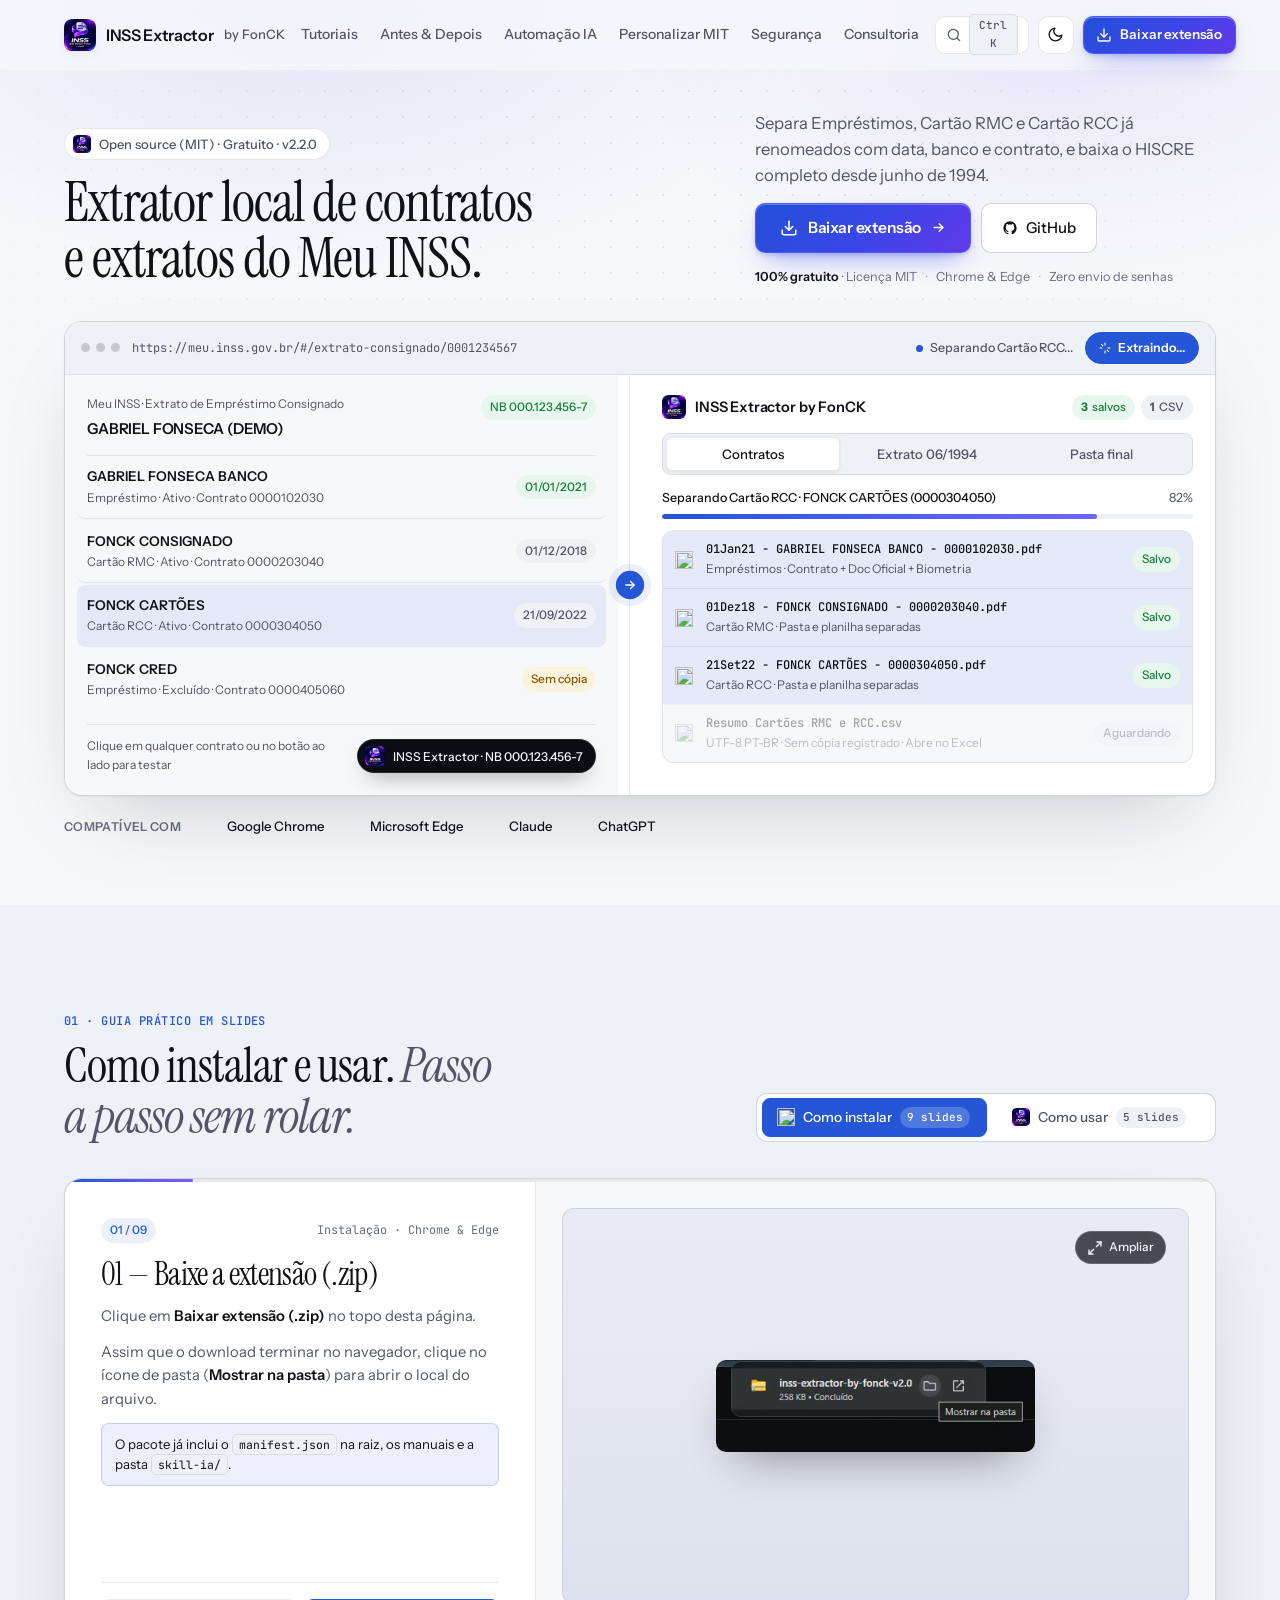
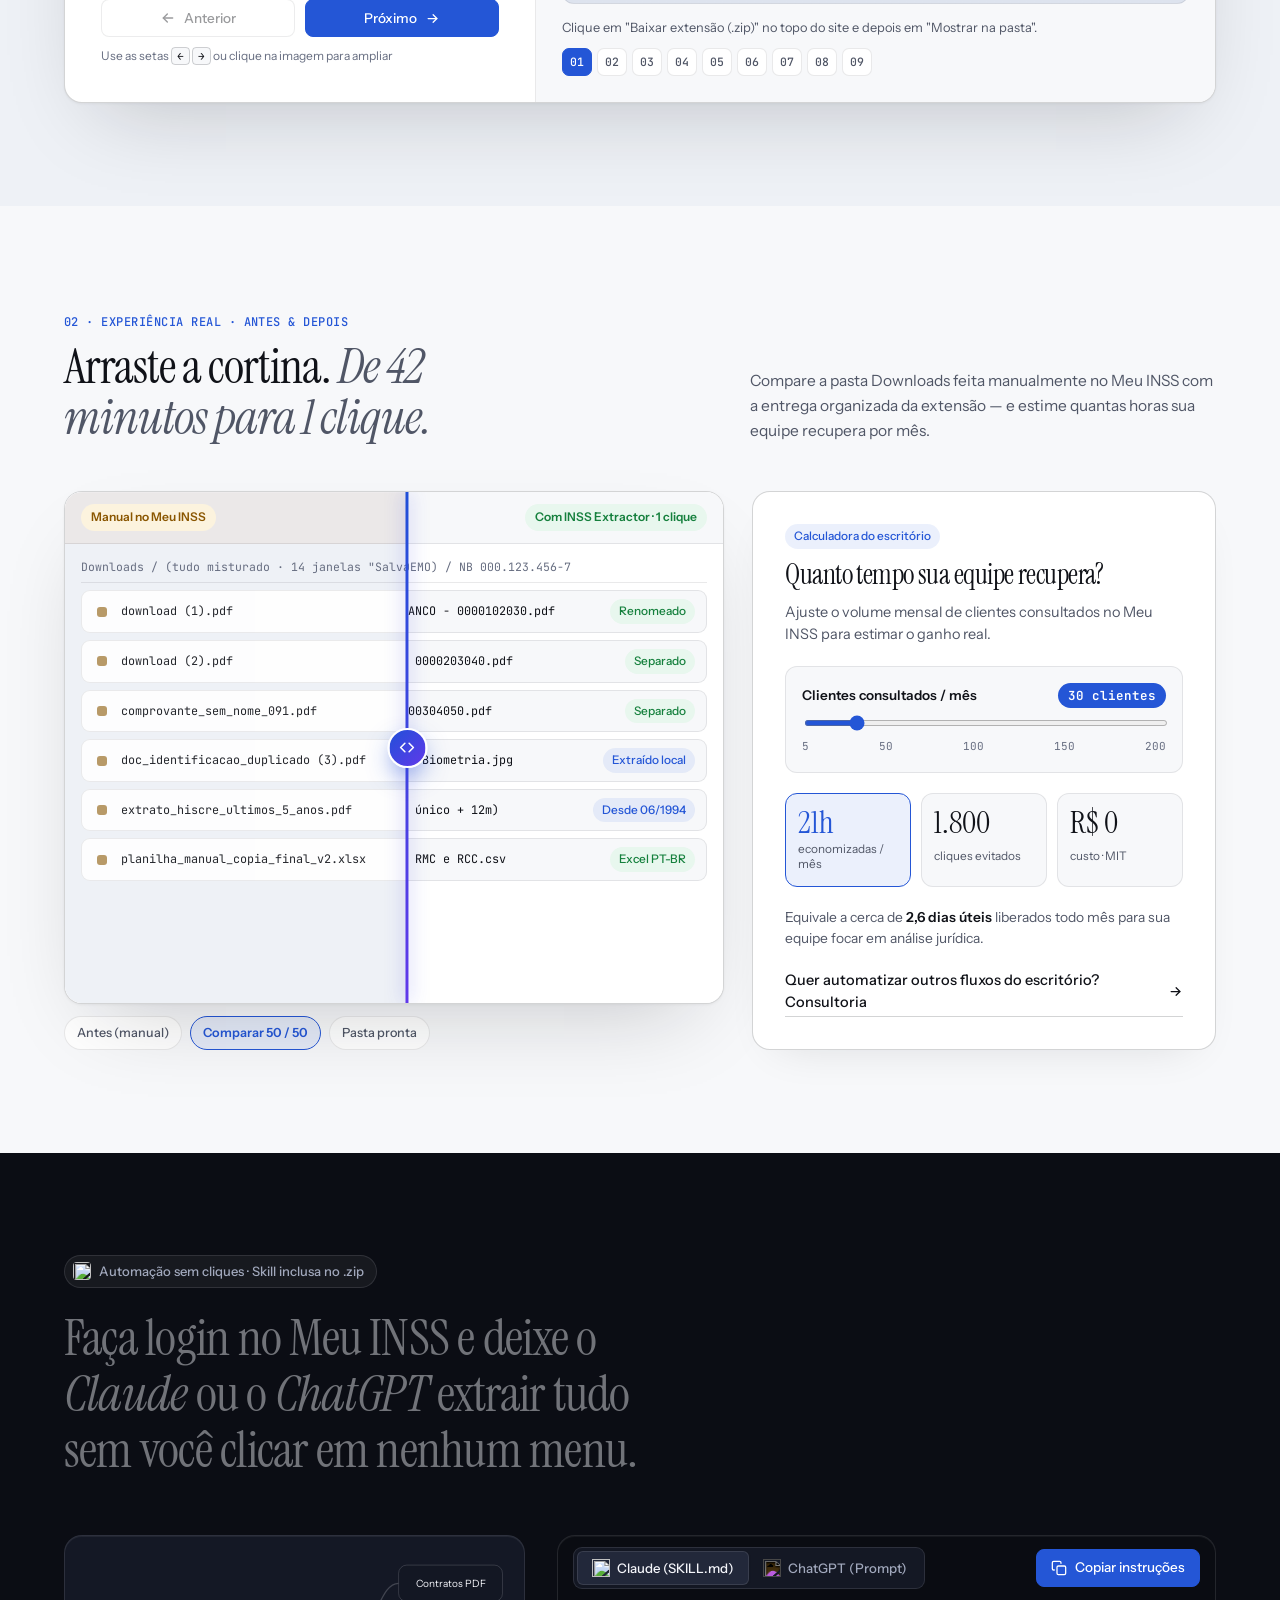
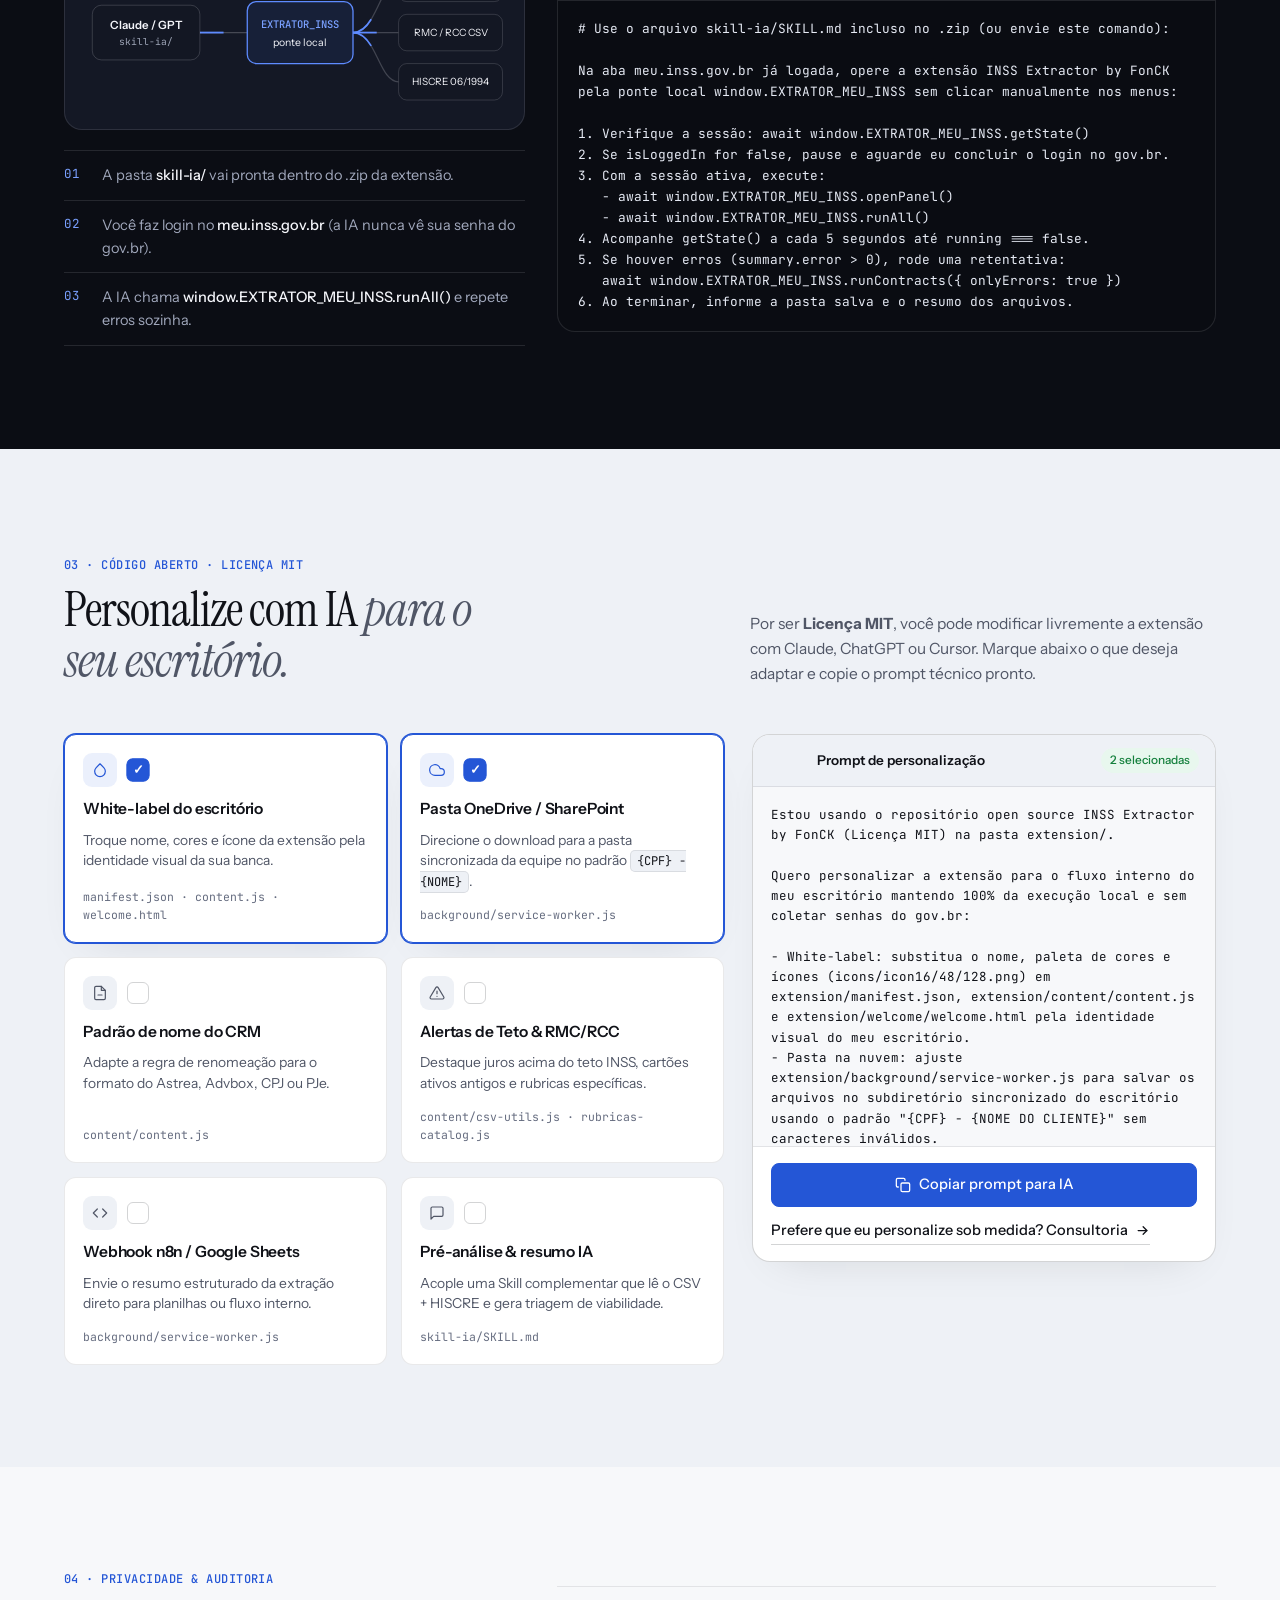
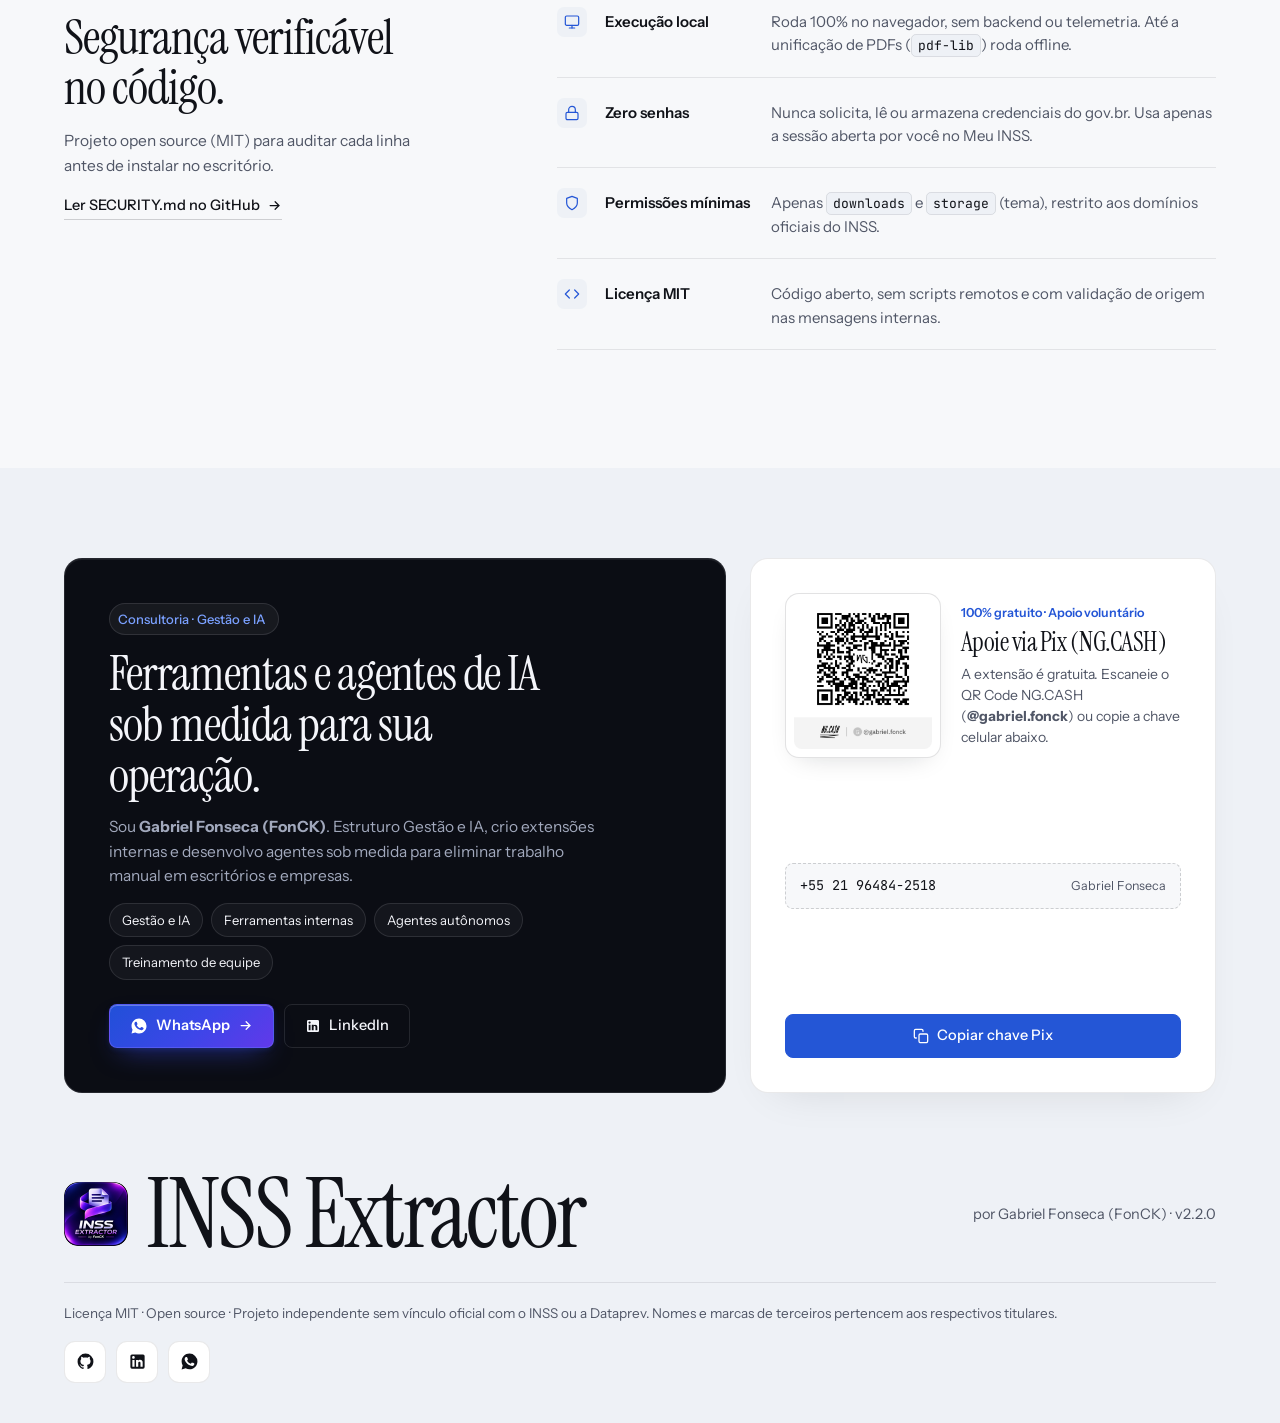
==== commit baae4e00: "feat: v2.3.0 - cortina Antes/Depois, calculadora de tempo, Command Palette (Ctrl+K) e toasts animado" ====
--- a/site/index.html
+++ b/site/index.html
@@ -46,6 +46,7 @@
 
       <nav class="nav-links" aria-label="Navegação principal">
         <a class="nav-link" href="#tutoriais">Tutoriais</a>
+        <a class="nav-link" href="#impacto">Antes &amp; Depois</a>
         <a class="nav-link" href="#ia">Automação IA</a>
         <a class="nav-link" href="#personalizar">Personalizar MIT</a>
         <a class="nav-link" href="#seguranca">Segurança</a>
@@ -53,11 +54,15 @@
       </nav>
 
       <div class="nav-right">
+        <button id="btn-cmdk" class="cmdk-trigger" type="button" aria-label="Abrir busca rápida de comandos (Ctrl+K)" title="Atalhos rápidos (Ctrl+K)">
+          <svg class="ico" viewBox="0 0 24 24" fill="none" stroke="currentColor" stroke-width="1.9" stroke-linecap="round" stroke-linejoin="round" aria-hidden="true"><circle cx="11" cy="11" r="7.5"/><line x1="20.5" y1="20.5" x2="16.4" y2="16.4"/></svg>
+          <kbd>Ctrl K</kbd>
+        </button>
         <button id="btn-theme" class="theme-btn" type="button" aria-label="Alternar tema claro e escuro" title="Alternar tema escuro">
           <svg id="theme-ico-moon" class="ico theme-svg" viewBox="0 0 24 24" fill="none" stroke="currentColor" stroke-width="1.9" stroke-linecap="round" stroke-linejoin="round" aria-hidden="true"><path d="M21 12.79A9 9 0 1 1 11.21 3 7 7 0 0 0 21 12.79z"/></svg>
           <svg id="theme-ico-sun" class="ico theme-svg" viewBox="0 0 24 24" fill="none" stroke="currentColor" stroke-width="1.9" stroke-linecap="round" stroke-linejoin="round" aria-hidden="true"><circle cx="12" cy="12" r="4.5"/><line x1="12" y1="2" x2="12" y2="4.2"/><line x1="12" y1="19.8" x2="12" y2="22"/><line x1="4.93" y1="4.93" x2="6.5" y2="6.5"/><line x1="17.5" y1="17.5" x2="19.07" y2="19.07"/><line x1="2" y1="12" x2="4.2" y2="12"/><line x1="19.8" y1="12" x2="22" y2="12"/><line x1="4.93" y1="19.07" x2="6.5" y2="17.5"/><line x1="17.5" y1="6.5" x2="19.07" y2="4.93"/></svg>
         </button>
-        <a class="btn btn--signature btn--nav" href="downloads/inss-extractor-by-fonck-v2.2.0.zip" download>
+        <a class="btn btn--signature btn--nav" href="downloads/inss-extractor-by-fonck-v2.2.0.zip" download data-dl-ext>
           <svg class="ico" viewBox="0 0 24 24" fill="none" stroke="currentColor" stroke-width="2" stroke-linecap="round" stroke-linejoin="round" aria-hidden="true"><path d="M21 15v4a2 2 0 0 1-2 2H5a2 2 0 0 1-2-2v-4"/><polyline points="7 10 12 15 17 10"/><line x1="12" y1="15" x2="12" y2="3"/></svg>
           <span>Baixar extensão</span>
         </a>
@@ -73,12 +78,13 @@
     <nav aria-label="Menu mobile">
       <a href="#tutoriais" data-open-deck="instalar">Como instalar (9 slides)</a>
       <a href="#tutoriais" data-open-deck="usar">Como usar (5 slides)</a>
+      <a href="#impacto">Antes &amp; Depois</a>
       <a href="#ia">Automação com IA</a>
       <a href="#personalizar">Personalizar (MIT)</a>
       <a href="#seguranca">Segurança</a>
       <a href="#consultoria">Consultoria e Pix</a>
     </nav>
-    <a class="btn btn--signature" href="downloads/inss-extractor-by-fonck-v2.2.0.zip" download>
+    <a class="btn btn--signature" href="downloads/inss-extractor-by-fonck-v2.2.0.zip" download data-dl-ext>
       <svg class="ico" viewBox="0 0 24 24" fill="none" stroke="currentColor" stroke-width="2" stroke-linecap="round" stroke-linejoin="round" aria-hidden="true"><path d="M21 15v4a2 2 0 0 1-2 2H5a2 2 0 0 1-2-2v-4"/><polyline points="7 10 12 15 17 10"/><line x1="12" y1="15" x2="12" y2="3"/></svg>
       <span>Baixar extensão (.zip)</span>
     </a>
@@ -105,7 +111,7 @@
               Separa Empréstimos, Cartão RMC e Cartão RCC já renomeados com data, banco e contrato, e baixa o HISCRE completo desde junho de 1994.
             </p>
             <div class="btn-row">
-              <a class="btn btn--signature btn--hero" href="downloads/inss-extractor-by-fonck-v2.2.0.zip" download>
+              <a class="btn btn--signature btn--hero" href="downloads/inss-extractor-by-fonck-v2.2.0.zip" download data-dl-ext>
                 <svg class="ico-lg" viewBox="0 0 24 24" fill="none" stroke="currentColor" stroke-width="2.1" stroke-linecap="round" stroke-linejoin="round" aria-hidden="true"><path d="M21 15v4a2 2 0 0 1-2 2H5a2 2 0 0 1-2-2v-4"/><polyline points="7 10 12 15 17 10"/><line x1="12" y1="15" x2="12" y2="3"/></svg>
                 <span>Baixar extensão</span>
                 <svg class="m-arrow" viewBox="0 0 24 24" fill="none" stroke="currentColor" stroke-width="2.1" stroke-linecap="round" stroke-linejoin="round" aria-hidden="true"><path d="M5 12h14"/><path d="M13 6l6 6-6 6"/></svg>
@@ -471,6 +477,165 @@
       </div>
     </div>
 
+    <!-- ── SCREEN 3: SIGNATURE MOMENT — ANTES VS DEPOIS CURTAIN + TIME CALCULATOR ── -->
+    <section id="impacto" class="band" aria-labelledby="impacto-h">
+      <div class="wrap">
+        <div class="sec-head" data-reveal>
+          <div class="sec-head-title">
+            <span class="sec-kicker">02 · Experiência real · Antes &amp; Depois</span>
+            <h2 id="impacto-h" class="h2">Arraste a cortina. <span class="muted">De 42 minutos para 1 clique.</span></h2>
+          </div>
+          <div class="sec-head-side">
+            <p class="body-text">Compare a pasta Downloads feita manualmente no Meu INSS com a entrega organizada da extensão — e estime quantas horas sua equipe recupera por mês.</p>
+          </div>
+        </div>
+
+        <div class="impact-grid" data-reveal style="--reveal-delay:70ms">
+          <!-- Interactive Drag-to-Organize Split Curtain -->
+          <div class="curtain-col">
+            <div id="compare-curtain" class="curtain-stage" style="--split:52%" role="region" aria-label="Comparador interativo Antes e Depois da organização de arquivos">
+              <!-- Layer A (Background): Organized WITH Extension -->
+              <div class="curtain-layer curtain-layer--after">
+                <div class="curtain-bar curtain-bar--after">
+                  <span class="curtain-badge curtain-badge--ok">Com INSS Extractor · 1 clique</span>
+                  <span class="curtain-time">~45 seg / cliente</span>
+                </div>
+                <div class="curtain-tree">
+                  <div class="c-path">Downloads / Contratos INSS / GABRIEL FONSECA (DEMO) / NB 000.123.456-7</div>
+                  <div class="c-row c-row--good">
+                    <img src="assets/icons/pdf2.svg" alt="" width="17" height="17">
+                    <code>Empréstimos / 01Jan21 - GABRIEL FONSECA BANCO - 0000102030.pdf</code>
+                    <span class="pill pill--ok">Renomeado</span>
+                  </div>
+                  <div class="c-row c-row--good">
+                    <img src="assets/icons/pdf2.svg" alt="" width="17" height="17">
+                    <code>Cartão RMC / 01Dez18 - FONCK CONSIGNADO - 0000203040.pdf</code>
+                    <span class="pill pill--ok">Separado</span>
+                  </div>
+                  <div class="c-row c-row--good">
+                    <img src="assets/icons/pdf2.svg" alt="" width="17" height="17">
+                    <code>Cartão RCC / 21Set22 - FONCK CARTÕES - 0000304050.pdf</code>
+                    <span class="pill pill--ok">Separado</span>
+                  </div>
+                  <div class="c-row c-row--good">
+                    <img src="assets/icons/image.svg" alt="" width="17" height="17">
+                    <code>Documento Oficial Frente.jpg · Verso.jpg · Biometria.jpg</code>
+                    <span class="pill pill--accent">Extraído local</span>
+                  </div>
+                  <div class="c-row c-row--good">
+                    <img src="assets/icons/pdf2.svg" alt="" width="17" height="17">
+                    <code>Extrato HISCRE 03-2016 a 11-2026.pdf (PDF único + 12m)</code>
+                    <span class="pill pill--accent">Desde 06/1994</span>
+                  </div>
+                  <div class="c-row c-row--good">
+                    <img src="assets/icons/excel.svg" alt="" width="17" height="17">
+                    <code>Resumo dos contratos.csv · Resumo Cartões RMC e RCC.csv</code>
+                    <span class="pill pill--ok">Excel PT-BR</span>
+                  </div>
+                </div>
+              </div>
+
+              <!-- Layer B (Clipped Overlay): Chaotic Manual Downloads -->
+              <div class="curtain-layer curtain-layer--before" aria-hidden="true">
+                <div class="curtain-bar curtain-bar--before">
+                  <span class="curtain-badge curtain-badge--warn">Manual no Meu INSS</span>
+                  <span class="curtain-time">~42 min / cliente</span>
+                </div>
+                <div class="curtain-tree">
+                  <div class="c-path">Downloads / (tudo misturado · 14 janelas "Salvar como...")</div>
+                  <div class="c-row c-row--mess">
+                    <span class="mess-dot"></span>
+                    <code>download (1).pdf</code>
+                    <span class="pill pill--warn">Qual banco?</span>
+                  </div>
+                  <div class="c-row c-row--mess">
+                    <span class="mess-dot"></span>
+                    <code>download (2).pdf</code>
+                    <span class="pill pill--warn">RMC ou RCC?</span>
+                  </div>
+                  <div class="c-row c-row--mess">
+                    <span class="mess-dot"></span>
+                    <code>comprovante_sem_nome_091.pdf</code>
+                    <span class="pill pill--warn">Renomear na mão</span>
+                  </div>
+                  <div class="c-row c-row--mess">
+                    <span class="mess-dot"></span>
+                    <code>doc_identificacao_duplicado (3).pdf</code>
+                    <span class="pill pill--warn">Sem biometria</span>
+                  </div>
+                  <div class="c-row c-row--mess">
+                    <span class="mess-dot"></span>
+                    <code>extrato_hiscre_ultimos_5_anos.pdf</code>
+                    <span class="pill pill--warn">Incompleto</span>
+                  </div>
+                  <div class="c-row c-row--mess">
+                    <span class="mess-dot"></span>
+                    <code>planilha_manual_copia_final_v2.xlsx</code>
+                    <span class="pill pill--warn">Digitado à mão</span>
+                  </div>
+                </div>
+              </div>
+
+              <!-- Draggable Divider Handle -->
+              <div id="curtain-handle" class="curtain-handle" role="slider" tabindex="0" aria-label="Arraste para comparar extração manual versus INSS Extractor" aria-valuemin="8" aria-valuemax="92" aria-valuenow="52">
+                <span class="curtain-grip" aria-hidden="true">
+                  <svg viewBox="0 0 24 24" fill="none" stroke="currentColor" stroke-width="2.2" stroke-linecap="round" stroke-linejoin="round"><polyline points="9 18 3 12 9 6"/><polyline points="15 6 21 12 15 18"/></svg>
+                </span>
+              </div>
+            </div>
+
+            <div class="curtain-presets" aria-label="Atalhos da comparação">
+              <button class="curtain-chip" type="button" data-curtain-to="88">Antes (manual)</button>
+              <button class="curtain-chip is-active" type="button" data-curtain-to="52">Comparar 50 / 50</button>
+              <button class="curtain-chip" type="button" data-curtain-to="10">Pasta pronta</button>
+            </div>
+          </div>
+
+          <!-- Interactive Office ROI & Time-Saved Estimator -->
+          <div class="roi-card spotlight-card">
+            <div class="roi-top">
+              <span class="pill pill--accent">Calculadora do escritório</span>
+              <h3 class="h3">Quanto tempo sua equipe recupera?</h3>
+              <p class="roi-sub">Ajuste o volume mensal de clientes consultados no Meu INSS para estimar o ganho real.</p>
+            </div>
+
+            <div class="roi-slider-box">
+              <div class="roi-slider-head">
+                <label for="roi-clients">Clientes consultados / mês</label>
+                <span id="roi-clients-pill" class="roi-val-pill">30 clientes</span>
+              </div>
+              <input id="roi-clients" class="roi-range" type="range" min="5" max="200" step="5" value="30">
+              <div class="roi-ticks" aria-hidden="true">
+                <span>5</span><span>50</span><span>100</span><span>150</span><span>200</span>
+              </div>
+            </div>
+
+            <div class="roi-kpis" aria-live="polite">
+              <div class="roi-kpi roi-kpi--main">
+                <strong id="roi-hours">20h</strong>
+                <span>economizadas / mês</span>
+              </div>
+              <div class="roi-kpi">
+                <strong id="roi-clicks">1.800</strong>
+                <span>cliques evitados</span>
+              </div>
+              <div class="roi-kpi">
+                <strong>R$ 0</strong>
+                <span>custo · MIT</span>
+              </div>
+            </div>
+
+            <p id="roi-insight" class="roi-insight">Equivale a cerca de <b>2,5 dias úteis</b> liberados todo mês para sua equipe focar em análise jurídica.</p>
+
+            <a class="text-link" href="#consultoria">
+              Quer automatizar outros fluxos do escritório? Consultoria
+              <svg class="m-arrow" viewBox="0 0 24 24" fill="none" stroke="currentColor" stroke-width="2" stroke-linecap="round" stroke-linejoin="round" aria-hidden="true"><path d="M5 12h14"/><path d="M13 6l6 6-6 6"/></svg>
+            </a>
+          </div>
+        </div>
+      </div>
+    </section>
+
     <!-- ── SCREEN 4: PEAK OBSIDIAN BAND — SCROLL WORD-HIGHLIGHT & AI SKILL ── -->
     <section id="ia" class="band band--inverse" aria-labelledby="ia-h">
       <div class="wrap">
@@ -556,7 +721,7 @@
       <div class="wrap">
         <div class="sec-head" data-reveal>
           <div class="sec-head-title">
-            <span class="sec-kicker">02 · Código aberto · Licença MIT</span>
+            <span class="sec-kicker">03 · Código aberto · Licença MIT</span>
             <h2 id="mit-h" class="h2">Personalize com IA <span class="muted">para o seu escritório.</span></h2>
           </div>
           <div class="sec-head-side">
@@ -671,7 +836,7 @@
       <div class="wrap">
         <div class="spec-layout">
           <div class="spec-intro" data-reveal>
-            <span class="sec-kicker">03 · Privacidade &amp; auditoria</span>
+            <span class="sec-kicker">04 · Privacidade &amp; auditoria</span>
             <h2 id="seg-h" class="h2">Segurança verificável no código.</h2>
             <p class="body-text">Projeto open source (MIT) para auditar cada linha antes de instalar no escritório.</p>
             <div>
@@ -802,6 +967,26 @@
     </div>
   </footer>
 
+  <!-- Command Palette (Ctrl+K / ⌘K) -->
+  <div id="cmdk-modal" class="cmdk" role="dialog" aria-modal="true" aria-label="Paleta de comandos rápidos" aria-hidden="true">
+    <div class="cmdk-backdrop" data-cmdk-close></div>
+    <div class="cmdk-panel">
+      <div class="cmdk-input-row">
+        <svg class="ico" viewBox="0 0 24 24" fill="none" stroke="currentColor" stroke-width="2" stroke-linecap="round" stroke-linejoin="round" aria-hidden="true"><circle cx="11" cy="11" r="7.5"/><line x1="20.5" y1="20.5" x2="16.4" y2="16.4"/></svg>
+        <input id="cmdk-input" type="text" placeholder="Digite um comando (ex.: baixar, instalar, pix, simular, tema)..." autocomplete="off" spellcheck="false">
+        <kbd>Esc</kbd>
+      </div>
+      <div id="cmdk-list" class="cmdk-list" role="listbox" aria-label="Ações disponíveis"></div>
+      <div class="cmdk-foot">
+        <span><kbd>↑</kbd> <kbd>↓</kbd> navegar · <kbd>Enter</kbd> executar</span>
+        <span>INSS Extractor by FonCK · v2.2.0</span>
+      </div>
+    </div>
+  </div>
+
+  <!-- Tactile Toast Notification Stack (transitions.dev) -->
+  <div id="toast-stack" class="toast-stack" role="status" aria-live="polite" aria-atomic="true"></div>
+
   <script src="app.js"></script>
 </body>
 </html>
--- a/site/styles.css
+++ b/site/styles.css
@@ -220,13 +220,23 @@
   right: 0;
   height: var(--nav-h);
   z-index: 50;
-  background: rgba(247, 248, 250, 0.85);
+  background: rgba(247, 248, 250, 0.72);
   backdrop-filter: blur(18px);
   -webkit-backdrop-filter: blur(18px);
-  border-bottom: 1px solid var(--line);
+  border-bottom: 1px solid transparent;
+  transition: background 240ms var(--ease-ui), border-color 240ms var(--ease-ui), box-shadow 240ms var(--ease-ui);
+}
+.nav.is-scrolled {
+  background: rgba(247, 248, 250, 0.9);
+  border-bottom-color: var(--line);
+  box-shadow: 0 12px 32px -24px rgba(16, 18, 24, 0.25);
 }
 html[data-theme="dark"] .nav {
-  background: rgba(9, 10, 14, 0.84);
+  background: rgba(9, 10, 14, 0.72);
+}
+html[data-theme="dark"] .nav.is-scrolled {
+  background: rgba(9, 10, 14, 0.9);
+  box-shadow: 0 14px 36px -22px rgba(0, 0, 0, 0.8);
 }
 .nav .wrap {
   height: 100%;
@@ -306,7 +316,31 @@
   transform-origin: left;
 }
 
-.nav-right { display: flex; align-items: center; gap: 10px; }
+.nav-right { display: flex; align-items: center; gap: 9px; }
+.cmdk-trigger {
+  height: 38px;
+  padding: 0 10px;
+  border-radius: 10px;
+  border: 1px solid var(--line);
+  background: var(--g-card);
+  color: var(--muted);
+  display: inline-flex;
+  align-items: center;
+  gap: 7px;
+  cursor: pointer;
+  transition: background var(--duration-quick) var(--ease-ui), border-color var(--duration-quick) var(--ease-ui), color var(--duration-quick) var(--ease-ui), transform var(--duration-quick) var(--ease-ui);
+}
+.cmdk-trigger:hover { background: var(--g-surface); border-color: var(--line-strong); color: var(--ink); transform: translateY(-1px); }
+.cmdk-trigger kbd {
+  font-family: var(--font-mono);
+  font-size: 11px;
+  font-weight: 500;
+  padding: 2px 5px;
+  border-radius: 5px;
+  background: var(--g-surface);
+  border: 1px solid var(--line);
+  color: var(--muted);
+}
 .theme-btn {
   width: 38px;
   height: 38px;
@@ -1535,6 +1569,456 @@
   color: #a1a8bc;
   text-align: center;
 }
+
+/* ── SCREEN 3: SIGNATURE MOMENT — BEFORE/AFTER CURTAIN + ROI CALCULATOR ────── */
+.impact-grid {
+  display: grid;
+  grid-template-columns: repeat(12, minmax(0, 1fr));
+  gap: 28px;
+  align-items: stretch;
+}
+.curtain-col {
+  grid-column: 1 / span 7;
+  display: flex;
+  flex-direction: column;
+  gap: 12px;
+  min-width: 0;
+}
+.curtain-stage {
+  position: relative;
+  flex: 1;
+  min-height: 410px;
+  border-radius: var(--r-lg);
+  border: 1px solid var(--line-strong);
+  background: var(--g-card);
+  box-shadow: var(--edge-light), var(--shadow-frame);
+  overflow: hidden;
+  user-select: none;
+  touch-action: pan-y;
+  cursor: ew-resize;
+}
+.curtain-layer {
+  position: absolute;
+  inset: 0;
+  display: flex;
+  flex-direction: column;
+}
+.curtain-layer--after {
+  background: var(--g-card);
+  z-index: 1;
+}
+.curtain-layer--before {
+  background: var(--g-surface);
+  z-index: 2;
+  clip-path: inset(0 calc(100% - var(--split, 52%)) 0 0);
+  will-change: clip-path;
+}
+.curtain-stage.is-gliding .curtain-layer--before {
+  transition: clip-path 380ms var(--ease-smooth-out);
+}
+.curtain-stage.is-gliding .curtain-handle {
+  transition: left 380ms var(--ease-smooth-out);
+}
+.curtain-bar {
+  padding: 12px 16px;
+  border-bottom: 1px solid var(--line);
+  display: flex;
+  justify-content: space-between;
+  align-items: center;
+  gap: 10px;
+  flex-wrap: nowrap;
+}
+.curtain-bar--after { background: var(--g-bg); flex-direction: row-reverse; }
+.curtain-bar--before { background: rgba(180, 83, 9, 0.06); }
+html[data-theme="dark"] .curtain-bar--before { background: rgba(245, 158, 11, 0.08); }
+.curtain-badge {
+  display: inline-flex;
+  align-items: center;
+  padding: 4px 10px;
+  border-radius: 999px;
+  font-size: 12px;
+  font-weight: 600;
+  white-space: nowrap;
+}
+.curtain-badge--ok { background: var(--ok-bg); color: var(--ok); }
+.curtain-badge--warn { background: var(--warn-bg); color: var(--warn); }
+.curtain-time { font-family: var(--font-mono); font-size: 12px; color: var(--muted); white-space: nowrap; }
+
+.curtain-tree {
+  padding: 14px 16px 18px;
+  display: grid;
+  gap: 7px;
+  align-content: start;
+}
+.c-path {
+  font-family: var(--font-mono);
+  font-size: 11.5px;
+  color: var(--subtle);
+  padding-bottom: 6px;
+  border-bottom: 1px solid var(--line);
+  white-space: nowrap;
+  overflow: hidden;
+  text-overflow: ellipsis;
+}
+.c-row {
+  display: grid;
+  grid-template-columns: 18px minmax(0, 1fr) auto;
+  align-items: center;
+  gap: 10px;
+  padding: 8px 11px;
+  border-radius: 9px;
+  border: 1px solid var(--line);
+  font-size: 12.2px;
+}
+.c-row code {
+  font-size: 11.8px;
+  white-space: nowrap;
+  overflow: hidden;
+  text-overflow: ellipsis;
+}
+.c-row--good { background: var(--g-bg); }
+.c-row--mess { background: var(--g-card); opacity: 0.9; }
+.mess-dot {
+  width: 10px;
+  height: 10px;
+  border-radius: 3px;
+  background: var(--warn);
+  opacity: 0.65;
+  justify-self: center;
+}
+
+.curtain-handle {
+  position: absolute;
+  top: 0;
+  bottom: 0;
+  left: var(--split, 52%);
+  width: 3px;
+  transform: translateX(-50%);
+  z-index: 4;
+  background: linear-gradient(180deg, #2150d8, #6139ea);
+  box-shadow: 0 0 18px rgba(60, 70, 232, 0.55);
+  cursor: ew-resize;
+  outline: none;
+}
+.curtain-handle:focus-visible .curtain-grip {
+  box-shadow: 0 0 0 4px var(--accent-soft), 0 10px 26px -6px rgba(36, 86, 214, 0.75);
+}
+.curtain-grip {
+  position: absolute;
+  top: 50%;
+  left: 50%;
+  transform: translate(-50%, -50%);
+  width: 40px;
+  height: 40px;
+  border-radius: 50%;
+  background: linear-gradient(135deg, #2150d8, #6139ea);
+  color: #ffffff;
+  border: 2px solid #ffffff;
+  box-shadow: 0 10px 26px -6px rgba(33, 80, 216, 0.7);
+  display: grid;
+  place-items: center;
+  transition: transform 180ms var(--ease-spring);
+}
+.curtain-handle:hover .curtain-grip,
+.curtain-stage.is-dragging .curtain-grip { transform: translate(-50%, -50%) scale(1.1); }
+.curtain-grip svg { width: 17px; height: 17px; }
+
+.curtain-presets {
+  display: flex;
+  flex-wrap: wrap;
+  align-items: center;
+  gap: 8px;
+}
+.curtain-chip {
+  height: 34px;
+  padding: 0 12px;
+  border-radius: 999px;
+  border: 1px solid var(--line);
+  background: var(--g-card);
+  color: var(--muted);
+  font-size: 12.6px;
+  font-weight: 500;
+  cursor: pointer;
+  transition: background 160ms ease, border-color 160ms ease, color 160ms ease;
+}
+.curtain-chip:hover { border-color: var(--line-strong); color: var(--ink); }
+.curtain-chip.is-active {
+  background: var(--accent-soft);
+  border-color: var(--accent);
+  color: var(--accent);
+  font-weight: 600;
+}
+
+/* Office ROI Calculator Card */
+.roi-card {
+  grid-column: 8 / span 5;
+  border: 1px solid var(--line-strong);
+  border-radius: var(--r-lg);
+  background: var(--g-card);
+  box-shadow: var(--edge-light), var(--shadow-card);
+  padding: clamp(24px, 3vw, 32px);
+  display: flex;
+  flex-direction: column;
+  justify-content: space-between;
+  gap: 20px;
+  min-width: 0;
+}
+.roi-top { display: grid; gap: 10px; justify-items: start; }
+.roi-sub { margin: 0; font-size: 14.5px; color: var(--muted); line-height: 1.54; }
+
+.roi-slider-box {
+  padding: 16px;
+  border-radius: var(--r-md);
+  border: 1px solid var(--line);
+  background: var(--g-bg);
+  display: grid;
+  gap: 10px;
+}
+.roi-slider-head {
+  display: flex;
+  justify-content: space-between;
+  align-items: center;
+  gap: 10px;
+  font-size: 13.5px;
+  font-weight: 600;
+}
+.roi-val-pill {
+  font-family: var(--font-mono);
+  font-size: 12.5px;
+  font-weight: 600;
+  padding: 3px 10px;
+  border-radius: 999px;
+  background: var(--accent-btn);
+  color: #ffffff;
+  white-space: nowrap;
+  flex-shrink: 0;
+}
+.roi-range {
+  width: 100%;
+  accent-color: var(--accent-btn);
+  height: 6px;
+  cursor: pointer;
+}
+.roi-ticks {
+  display: flex;
+  justify-content: space-between;
+  font-family: var(--font-mono);
+  font-size: 11px;
+  color: var(--subtle);
+}
+
+.roi-kpis {
+  display: grid;
+  grid-template-columns: repeat(3, minmax(0, 1fr));
+  gap: 10px;
+}
+.roi-kpi {
+  padding: 14px 12px;
+  border-radius: var(--r-md);
+  border: 1px solid var(--line);
+  background: var(--g-bg);
+  display: grid;
+  gap: 3px;
+}
+.roi-kpi--main {
+  border-color: var(--accent);
+  background: var(--accent-soft);
+}
+.roi-kpi strong {
+  font-family: var(--font-display);
+  font-size: clamp(26px, 2.4vw, 34px);
+  line-height: 1;
+  font-weight: 400;
+  font-variant-numeric: tabular-nums;
+  color: var(--ink);
+}
+.roi-kpi--main strong { color: var(--accent); }
+.roi-kpi span { font-size: 11.8px; color: var(--muted); line-height: 1.3; }
+.roi-insight {
+  margin: 0;
+  font-size: 13.8px;
+  color: var(--muted);
+  line-height: 1.5;
+}
+.roi-insight b { color: var(--ink); font-weight: 600; }
+
+/* ── COMMAND PALETTE (Ctrl+K / ⌘K) ─────────────────────────────────────────── */
+.cmdk {
+  position: fixed;
+  inset: 0;
+  z-index: 130;
+  display: none;
+  place-items: start center;
+  padding: min(14vh, 110px) 16px 24px;
+}
+.cmdk.open { display: grid; animation: lbFade 170ms var(--ease-smooth-out); }
+.cmdk-backdrop {
+  position: absolute;
+  inset: 0;
+  background: rgba(9, 10, 14, 0.62);
+  backdrop-filter: blur(8px);
+}
+.cmdk-panel {
+  position: relative;
+  z-index: 2;
+  width: min(560px, 100%);
+  border-radius: var(--r-lg);
+  border: 1px solid var(--line-strong);
+  background: var(--g-card);
+  box-shadow: var(--edge-light), 0 36px 90px -20px rgba(0, 0, 0, 0.55);
+  overflow: hidden;
+  animation: cmdkEnter 220ms var(--ease-smooth-out);
+}
+@keyframes cmdkEnter {
+  from { opacity: 0; transform: translateY(-10px) scale(0.975); }
+  to { opacity: 1; transform: translateY(0) scale(1); }
+}
+.cmdk-input-row {
+  display: flex;
+  align-items: center;
+  gap: 11px;
+  padding: 14px 16px;
+  border-bottom: 1px solid var(--line);
+  color: var(--muted);
+}
+.cmdk-input-row input {
+  flex: 1;
+  min-width: 0;
+  border: 0;
+  background: transparent;
+  outline: none;
+  font-size: 15px;
+  color: var(--ink);
+}
+.cmdk-input-row kbd,
+.cmdk-foot kbd {
+  font-family: var(--font-mono);
+  font-size: 11px;
+  padding: 2px 6px;
+  border-radius: 5px;
+  border: 1px solid var(--line);
+  background: var(--g-surface);
+  color: var(--muted);
+}
+.cmdk-list {
+  max-height: 320px;
+  overflow-y: auto;
+  padding: 8px;
+  display: grid;
+  gap: 3px;
+}
+.cmdk-item {
+  width: 100%;
+  text-align: left;
+  border: 0;
+  border-radius: 9px;
+  background: transparent;
+  padding: 10px 12px;
+  display: flex;
+  justify-content: space-between;
+  align-items: center;
+  gap: 12px;
+  cursor: pointer;
+  color: var(--ink);
+  transition: background 120ms ease;
+}
+.cmdk-item[aria-selected="true"],
+.cmdk-item:hover { background: var(--accent-soft); }
+.cmdk-item-left { display: flex; align-items: center; gap: 10px; min-width: 0; }
+.cmdk-item-ico {
+  width: 30px;
+  height: 30px;
+  border-radius: 8px;
+  background: var(--g-surface);
+  color: var(--accent);
+  display: grid;
+  place-items: center;
+  flex: none;
+}
+.cmdk-item strong { display: block; font-size: 14px; font-weight: 600; }
+.cmdk-item small { display: block; font-size: 12px; color: var(--muted); }
+.cmdk-tag { font-family: var(--font-mono); font-size: 11px; color: var(--subtle); white-space: nowrap; }
+.cmdk-empty { padding: 24px 16px; text-align: center; font-size: 13.5px; color: var(--muted); }
+.cmdk-foot {
+  padding: 10px 16px;
+  border-top: 1px solid var(--line);
+  background: var(--g-surface);
+  display: flex;
+  justify-content: space-between;
+  align-items: center;
+  font-size: 11.8px;
+  color: var(--subtle);
+}
+
+/* ── TACTILE SONNER-STYLE TOAST STACK (transitions.dev #22 & #10) ──────────── */
+.toast-stack {
+  position: fixed;
+  right: 20px;
+  bottom: 20px;
+  z-index: 140;
+  display: flex;
+  flex-direction: column;
+  align-items: flex-end;
+  gap: 10px;
+  pointer-events: none;
+  max-width: min(390px, calc(100vw - 32px));
+}
+.t-toast {
+  pointer-events: auto;
+  width: 100%;
+  padding: 13px 15px;
+  border-radius: 13px;
+  border: 1px solid var(--line-strong);
+  background: var(--g-card);
+  color: var(--ink);
+  box-shadow: var(--edge-light), 0 20px 50px -18px rgba(10, 12, 20, 0.35);
+  display: flex;
+  align-items: center;
+  gap: 12px;
+  opacity: 0;
+  transform: translateY(16px) scale(0.97);
+  filter: blur(2px);
+  transition: opacity 250ms var(--ease-smooth-out), transform 250ms var(--ease-smooth-out), filter 250ms var(--ease-smooth-out);
+}
+.t-toast.is-open {
+  opacity: 1;
+  transform: translateY(0) scale(1);
+  filter: blur(0);
+  transition: opacity 350ms var(--ease-smooth-out), transform 350ms var(--ease-smooth-out), filter 350ms var(--ease-smooth-out);
+}
+.t-toast-check {
+  width: 28px;
+  height: 28px;
+  border-radius: 8px;
+  background: var(--ok-bg);
+  color: var(--ok);
+  display: grid;
+  place-items: center;
+  flex: none;
+}
+.t-toast-check svg { width: 16px; height: 16px; display: block; overflow: visible; }
+.t-toast-check svg path {
+  stroke-dasharray: 24;
+  stroke-dashoffset: 24;
+  animation: tCheckDraw 420ms var(--ease-smooth-out) 90ms forwards;
+}
+@keyframes tCheckDraw { to { stroke-dashoffset: 0; } }
+.t-toast-body { flex: 1; min-width: 0; }
+.t-toast-body strong { display: block; font-size: 13.5px; font-weight: 600; line-height: 1.3; }
+.t-toast-body span { display: block; font-size: 12.2px; color: var(--muted); margin-top: 2px; line-height: 1.35; }
+.t-toast-act {
+  border: 0;
+  border-radius: 7px;
+  background: var(--accent-soft);
+  color: var(--accent);
+  padding: 6px 10px;
+  font-size: 12px;
+  font-weight: 600;
+  cursor: pointer;
+  white-space: nowrap;
+  transition: background 150ms ease, color 150ms ease;
+}
+.t-toast-act:hover { background: var(--accent-btn); color: #ffffff; }
 
 /* ── SCREEN 4: PEAK INVERSE BAND — SCROLL WORD-HIGHLIGHT + AI ──────────────── */
 .scroll-statement {
@@ -1979,6 +2463,7 @@
 @media (max-width: 1024px) {
   .hero-title-col, .hero-copy-col,
   .sec-head-title, .sec-head-side,
+  .curtain-col, .roi-card,
   .ai-left, .ai-right,
   .mit-options, .mit-composer,
   .spec-intro, .spec-rows,
@@ -1997,7 +2482,15 @@
 
 @media (max-width: 640px) {
   :root { --nav-h: 62px; }
-  .brand-tag, .btn--nav, .live-pill { display: none; }
+  .brand-tag, .btn--nav, .live-pill, .cmdk-trigger { display: none; }
+  .curtain-stage { min-height: 418px; }
+  .curtain-bar { padding: 10px 12px; gap: 6px; }
+  .curtain-badge { font-size: 10.8px; padding: 3px 8px; }
+  .curtain-time { display: none; }
+  .curtain-presets { display: grid; grid-template-columns: repeat(3, minmax(0, 1fr)); gap: 6px; }
+  .curtain-chip { padding: 0 6px; font-size: 11.4px; text-align: center; white-space: nowrap; }
+  .roi-kpis { grid-template-columns: 1fr; }
+  .toast-stack { right: 12px; left: 12px; bottom: 12px; max-width: none; }
   .hero { padding-top: calc(var(--nav-h) + 22px); min-height: auto; }
   .theme-btn, .nav-toggle { width: 42px; height: 42px; min-height: 42px; }
   .app-chrome { padding: 10px 12px; gap: 10px; }
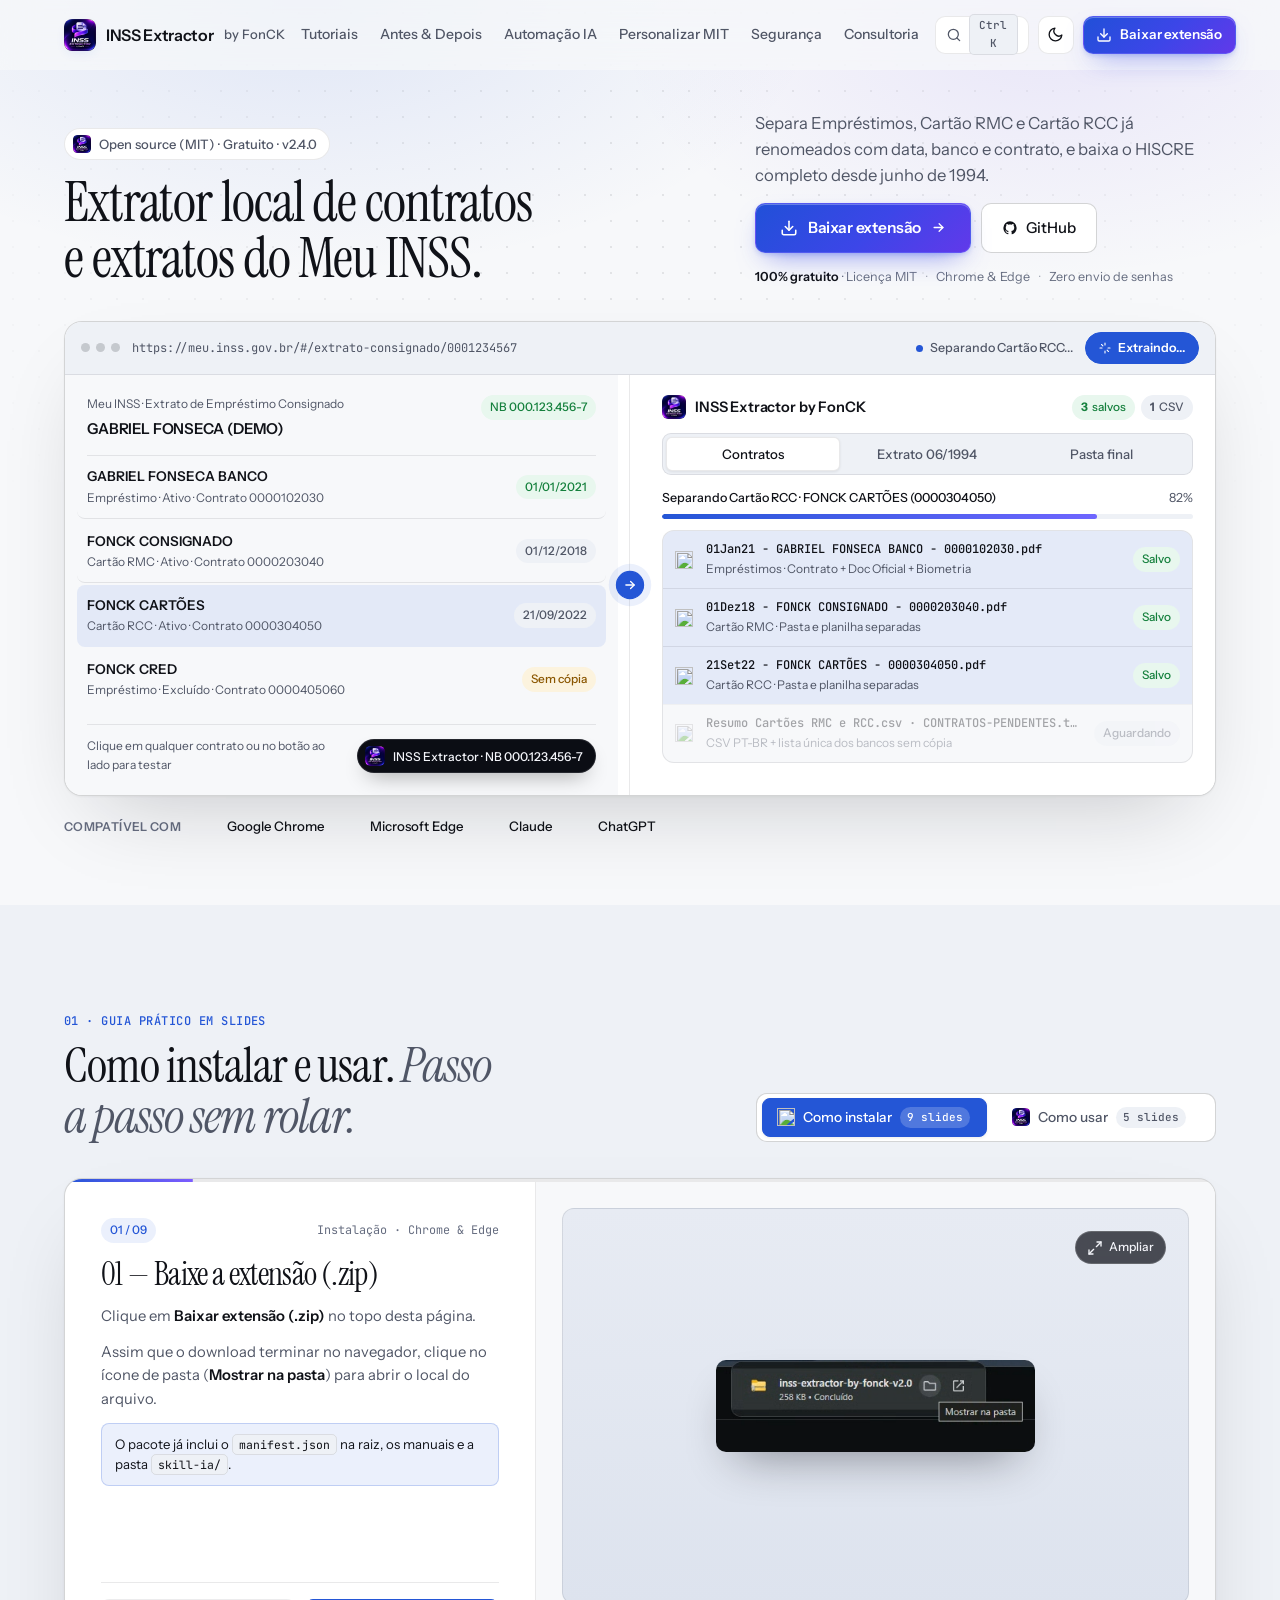
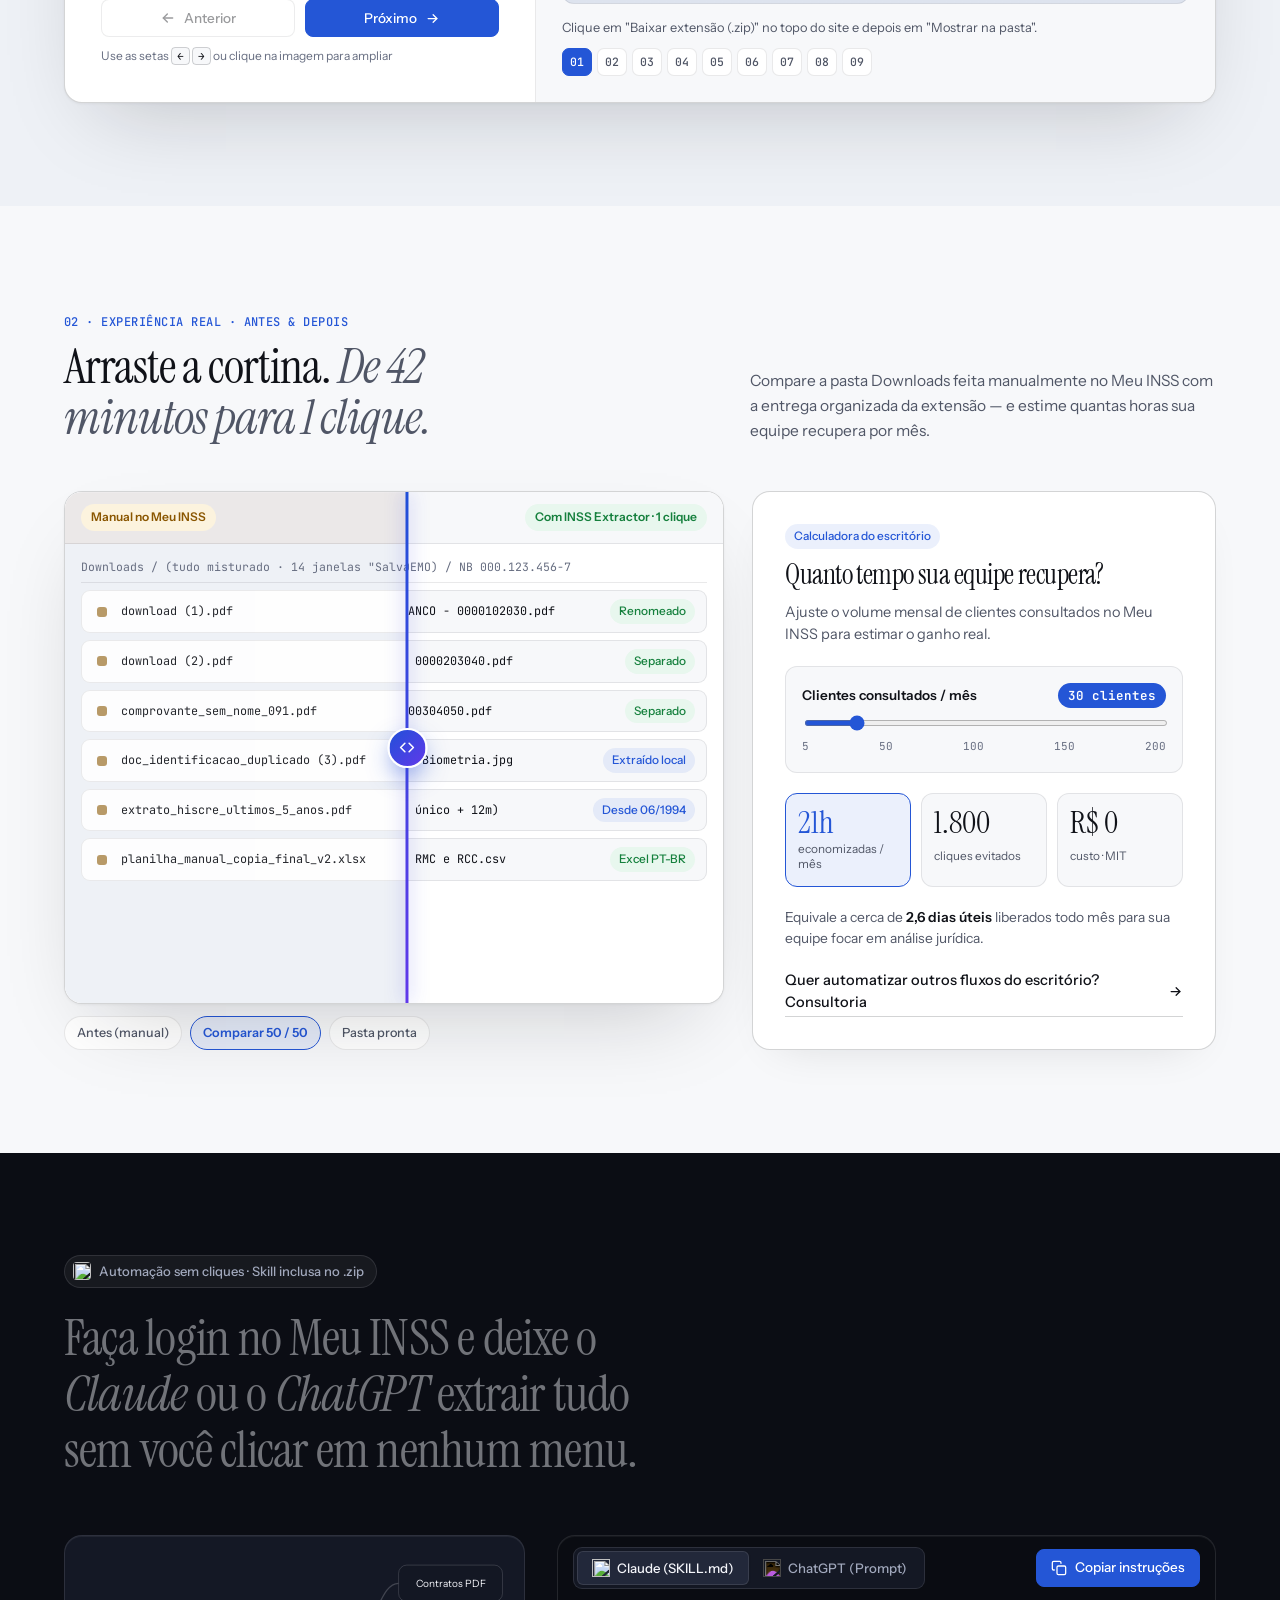
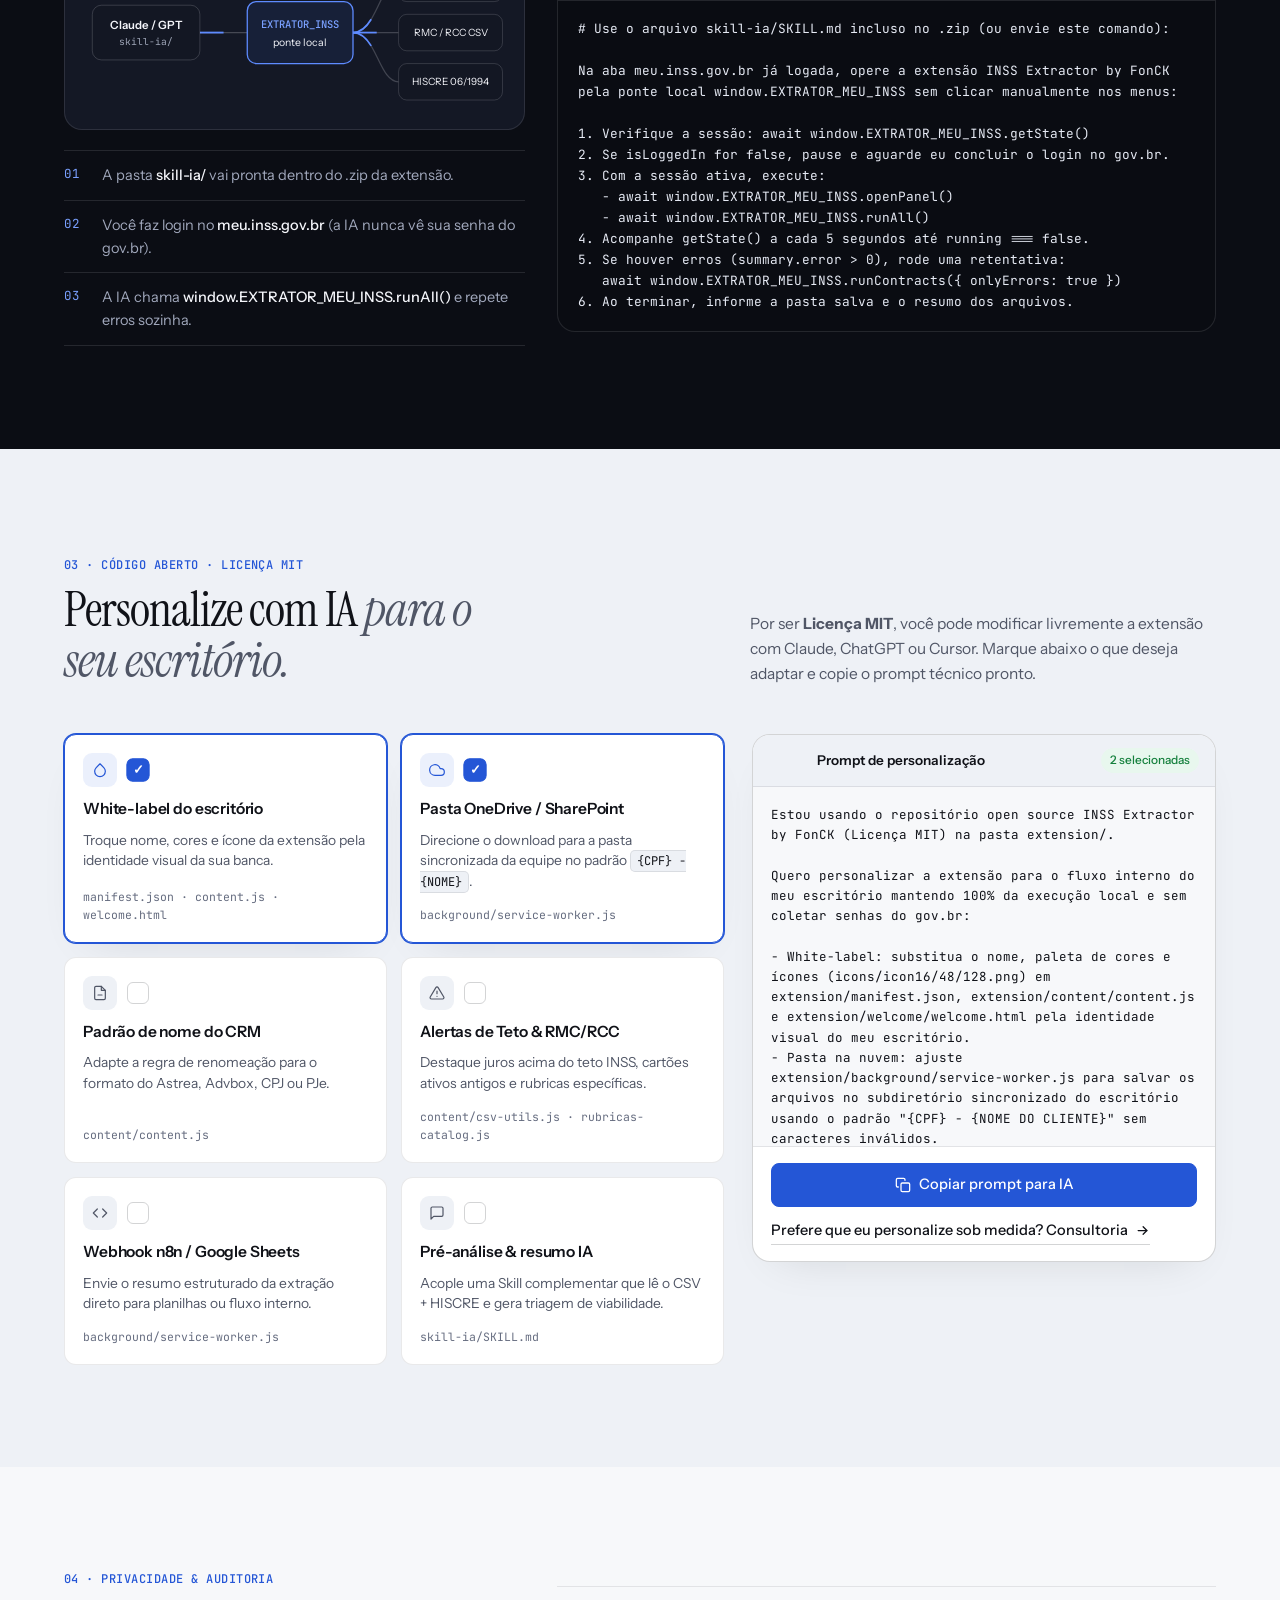
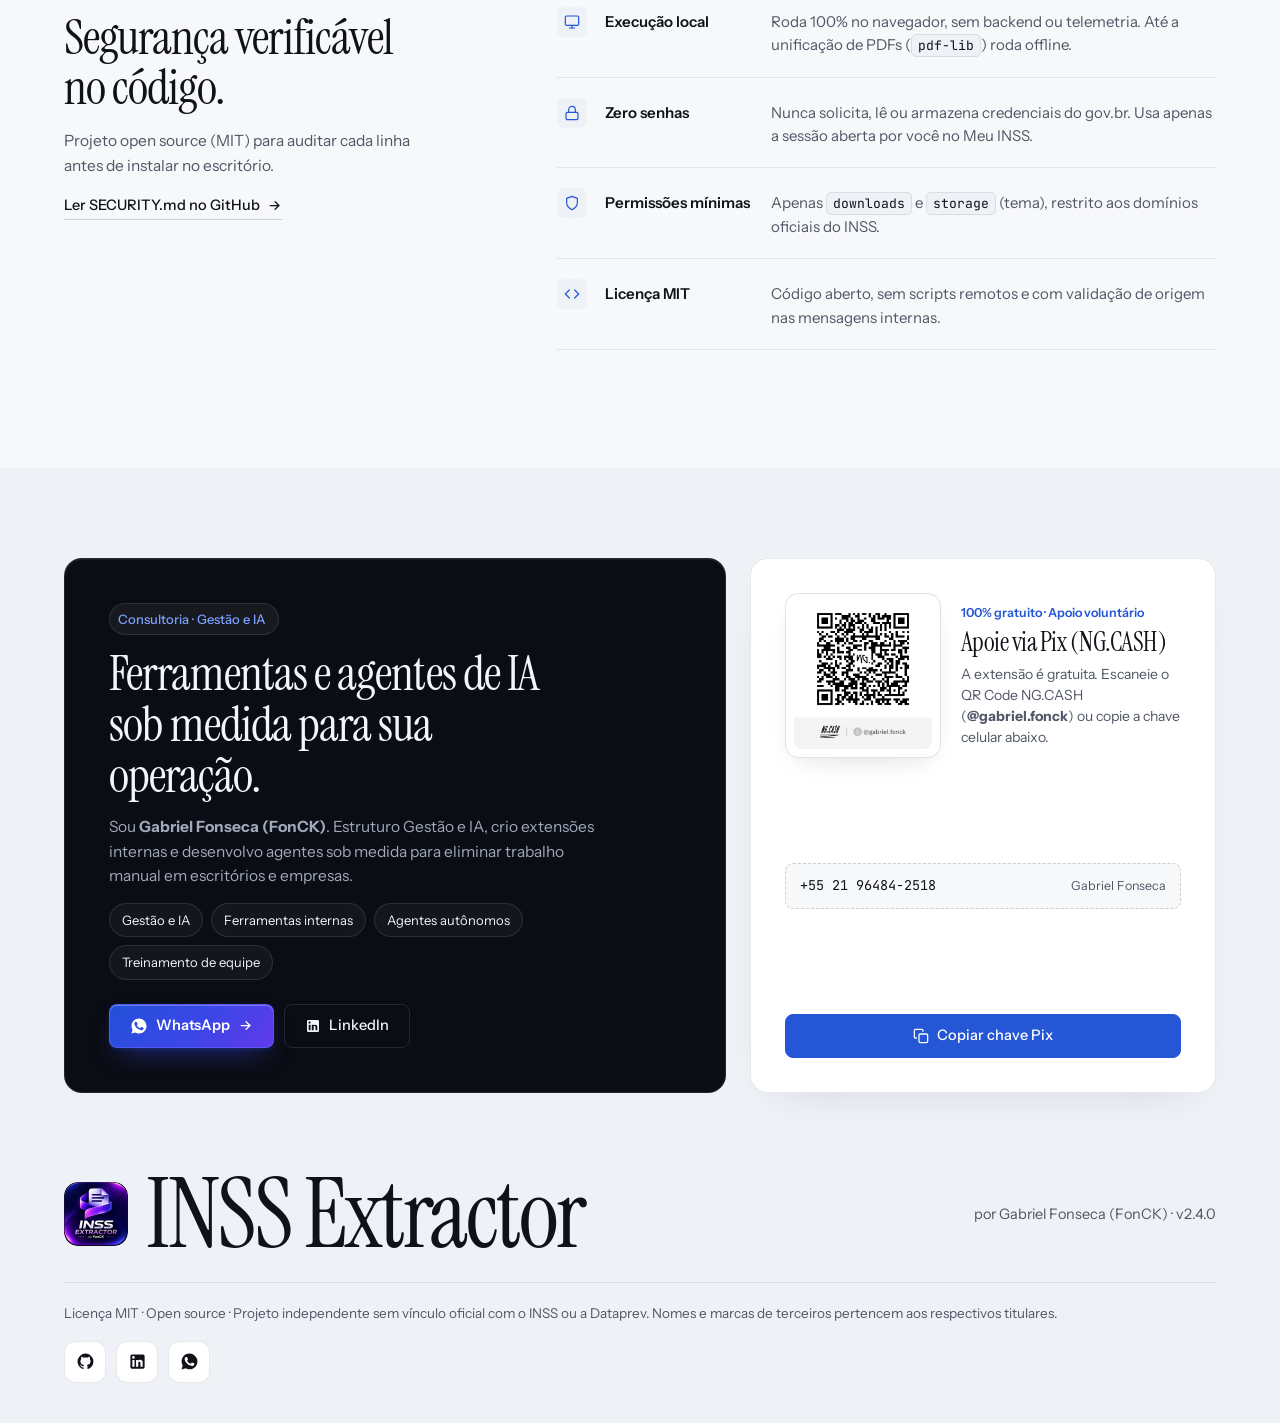
==== commit 6a5dc504: "feat: v2.4.0 - gerar CONTRATOS-PENDENTES.txt unico agrupado por banco para contratos sem copia" ====
--- a/site/index.html
+++ b/site/index.html
@@ -62,7 +62,7 @@
           <svg id="theme-ico-moon" class="ico theme-svg" viewBox="0 0 24 24" fill="none" stroke="currentColor" stroke-width="1.9" stroke-linecap="round" stroke-linejoin="round" aria-hidden="true"><path d="M21 12.79A9 9 0 1 1 11.21 3 7 7 0 0 0 21 12.79z"/></svg>
           <svg id="theme-ico-sun" class="ico theme-svg" viewBox="0 0 24 24" fill="none" stroke="currentColor" stroke-width="1.9" stroke-linecap="round" stroke-linejoin="round" aria-hidden="true"><circle cx="12" cy="12" r="4.5"/><line x1="12" y1="2" x2="12" y2="4.2"/><line x1="12" y1="19.8" x2="12" y2="22"/><line x1="4.93" y1="4.93" x2="6.5" y2="6.5"/><line x1="17.5" y1="17.5" x2="19.07" y2="19.07"/><line x1="2" y1="12" x2="4.2" y2="12"/><line x1="19.8" y1="12" x2="22" y2="12"/><line x1="4.93" y1="19.07" x2="6.5" y2="17.5"/><line x1="17.5" y1="6.5" x2="19.07" y2="4.93"/></svg>
         </button>
-        <a class="btn btn--signature btn--nav" href="downloads/inss-extractor-by-fonck-v2.2.0.zip" download data-dl-ext>
+        <a class="btn btn--signature btn--nav" href="downloads/inss-extractor-by-fonck-v2.4.0.zip" download data-dl-ext>
           <svg class="ico" viewBox="0 0 24 24" fill="none" stroke="currentColor" stroke-width="2" stroke-linecap="round" stroke-linejoin="round" aria-hidden="true"><path d="M21 15v4a2 2 0 0 1-2 2H5a2 2 0 0 1-2-2v-4"/><polyline points="7 10 12 15 17 10"/><line x1="12" y1="15" x2="12" y2="3"/></svg>
           <span>Baixar extensão</span>
         </a>
@@ -84,7 +84,7 @@
       <a href="#seguranca">Segurança</a>
       <a href="#consultoria">Consultoria e Pix</a>
     </nav>
-    <a class="btn btn--signature" href="downloads/inss-extractor-by-fonck-v2.2.0.zip" download data-dl-ext>
+    <a class="btn btn--signature" href="downloads/inss-extractor-by-fonck-v2.4.0.zip" download data-dl-ext>
       <svg class="ico" viewBox="0 0 24 24" fill="none" stroke="currentColor" stroke-width="2" stroke-linecap="round" stroke-linejoin="round" aria-hidden="true"><path d="M21 15v4a2 2 0 0 1-2 2H5a2 2 0 0 1-2-2v-4"/><polyline points="7 10 12 15 17 10"/><line x1="12" y1="15" x2="12" y2="3"/></svg>
       <span>Baixar extensão (.zip)</span>
     </a>
@@ -99,7 +99,7 @@
           <div class="hero-title-col">
             <span class="status-chip hero-enter" style="--enter-delay:0ms">
               <img src="assets/app-icon.png" alt="" width="18" height="18">
-              Open source (MIT) · Gratuito · v2.2.0
+              Open source (MIT) · Gratuito · v2.4.0
             </span>
             <h1 id="hero-h" class="h1 hero-enter" style="--enter-delay:60ms">
               Extrator local de contratos e extratos do Meu INSS.
@@ -111,7 +111,7 @@
               Separa Empréstimos, Cartão RMC e Cartão RCC já renomeados com data, banco e contrato, e baixa o HISCRE completo desde junho de 1994.
             </p>
             <div class="btn-row">
-              <a class="btn btn--signature btn--hero" href="downloads/inss-extractor-by-fonck-v2.2.0.zip" download data-dl-ext>
+              <a class="btn btn--signature btn--hero" href="downloads/inss-extractor-by-fonck-v2.4.0.zip" download data-dl-ext>
                 <svg class="ico-lg" viewBox="0 0 24 24" fill="none" stroke="currentColor" stroke-width="2.1" stroke-linecap="round" stroke-linejoin="round" aria-hidden="true"><path d="M21 15v4a2 2 0 0 1-2 2H5a2 2 0 0 1-2-2v-4"/><polyline points="7 10 12 15 17 10"/><line x1="12" y1="15" x2="12" y2="3"/></svg>
                 <span>Baixar extensão</span>
                 <svg class="m-arrow" viewBox="0 0 24 24" fill="none" stroke="currentColor" stroke-width="2.1" stroke-linecap="round" stroke-linejoin="round" aria-hidden="true"><path d="M5 12h14"/><path d="M13 6l6 6-6 6"/></svg>
@@ -269,8 +269,8 @@
                   <div class="doc-item is-done" data-sim-doc="3">
                     <img class="file-ico" src="assets/icons/excel.svg" alt="" width="18" height="18">
                     <div>
-                      <div class="doc-name">Resumo Cartões RMC e RCC.csv</div>
-                      <span class="doc-sub">UTF-8 PT-BR · Sem cópia registrado · Abre no Excel</span>
+                      <div class="doc-name">Resumo Cartões RMC e RCC.csv · CONTRATOS-PENDENTES.txt</div>
+                      <span class="doc-sub">CSV PT-BR + lista única dos bancos sem cópia</span>
                     </div>
                     <span class="pill pill--ok" data-doc-pill="3">Pronto</span>
                   </div>
@@ -344,8 +344,8 @@
                   <div class="doc-item">
                     <img class="file-ico" src="assets/icons/excel.svg" alt="" width="18" height="18">
                     <div>
-                      <div class="doc-name">Resumo dos contratos.csv · Resumo Cartões RMC e RCC.csv</div>
-                      <span class="doc-sub">Prontos para abrir no Excel em PT-BR</span>
+                      <div class="doc-name">Resumo dos contratos.csv · CONTRATOS-PENDENTES.txt</div>
+                      <span class="doc-sub">Planilhas Excel PT-BR + lista única dos bancos sem cópia</span>
                     </div>
                     <span class="pill pill--neutral">PT-BR</span>
                   </div>
@@ -947,7 +947,7 @@
           <img src="assets/app-icon.png" alt="" width="64" height="64">
           <span>INSS Extractor</span>
         </div>
-        <span class="foot-ver">por Gabriel Fonseca (FonCK) · v2.2.0</span>
+        <span class="foot-ver">por Gabriel Fonseca (FonCK) · v2.4.0</span>
       </div>
 
       <div class="foot-bottom">
@@ -979,7 +979,7 @@
       <div id="cmdk-list" class="cmdk-list" role="listbox" aria-label="Ações disponíveis"></div>
       <div class="cmdk-foot">
         <span><kbd>↑</kbd> <kbd>↓</kbd> navegar · <kbd>Enter</kbd> executar</span>
-        <span>INSS Extractor by FonCK · v2.2.0</span>
+        <span>INSS Extractor by FonCK · v2.4.0</span>
       </div>
     </div>
   </div>
--- a/site/styles.css
+++ b/site/styles.css
@@ -1,4 +1,4 @@
-/* INSS Extractor by FonCK — Editorial Interactive Product Design System (v2.2.0)
+/* INSS Extractor by FonCK — Editorial Interactive Product Design System (v2.4.0)
    Editorial Claro-first + Studio Obsidian Dark toggle + GPU Scroll Storytelling */
 
 :root {
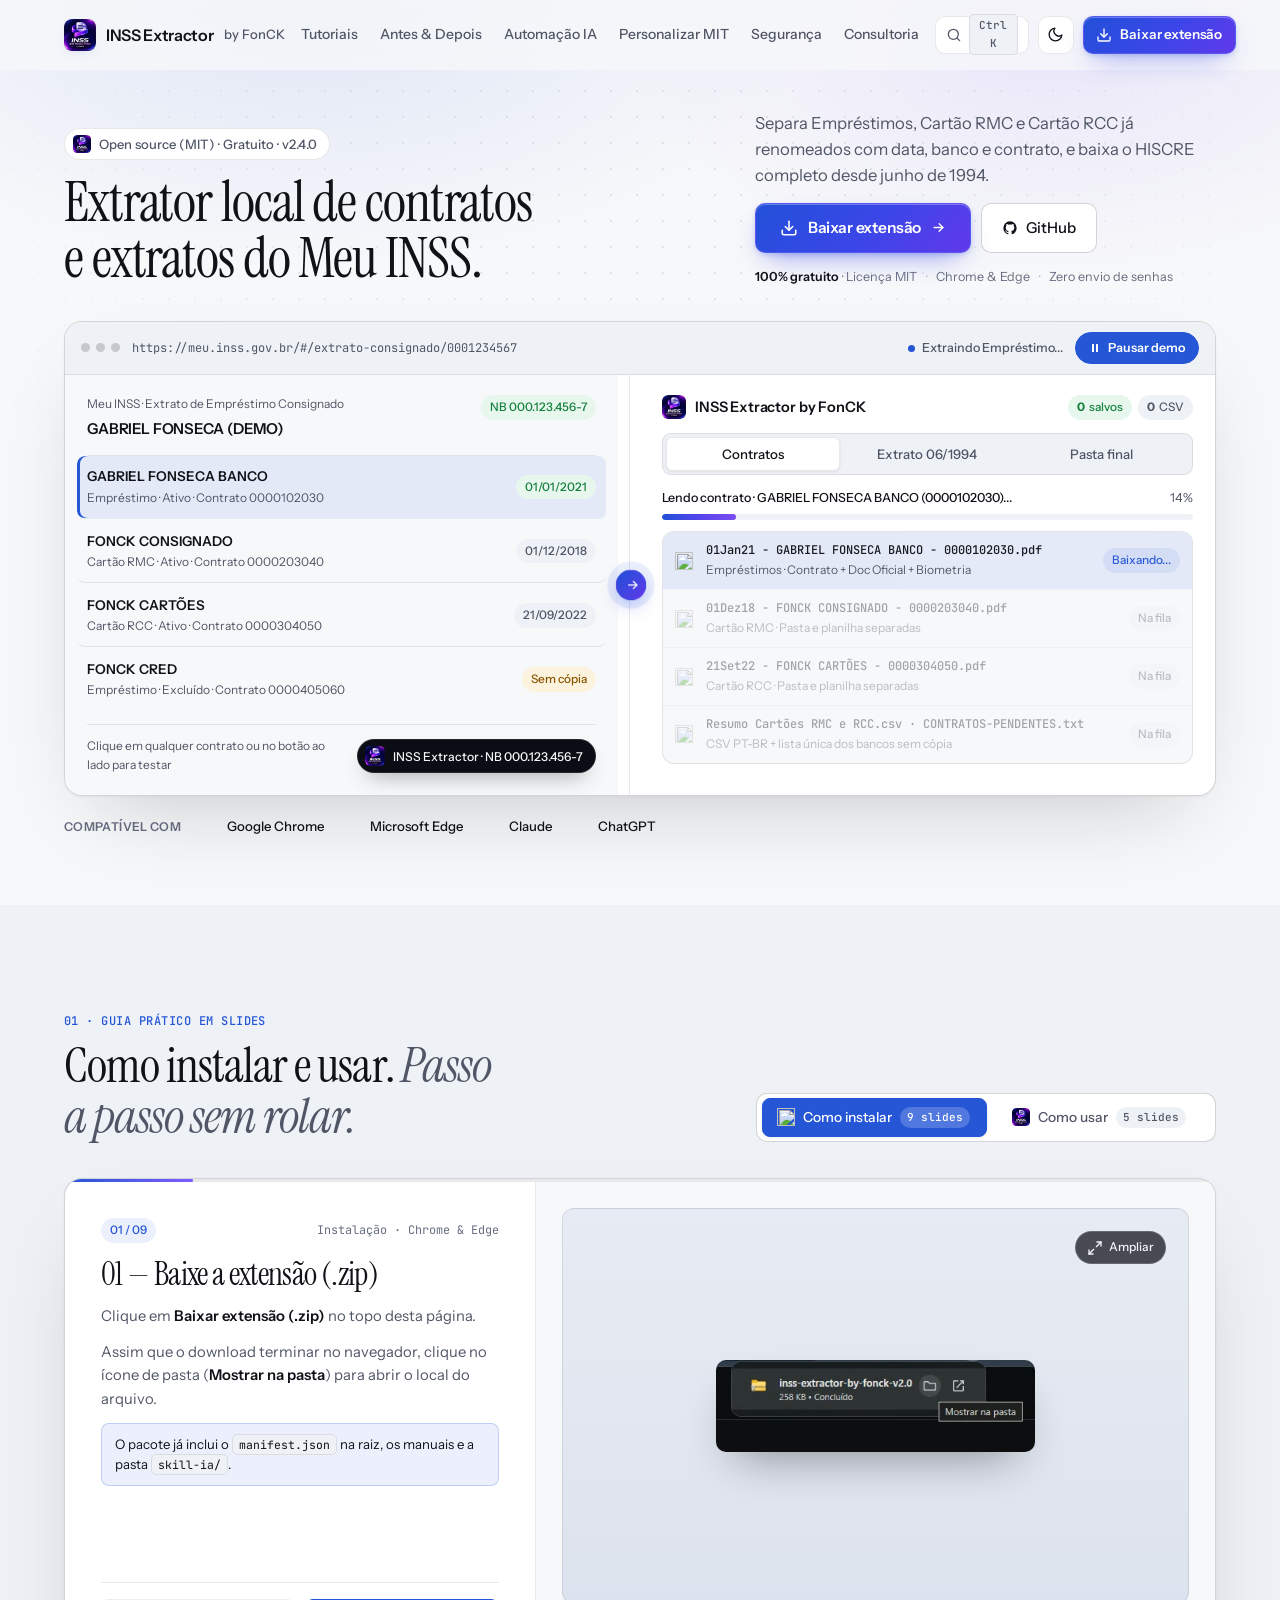
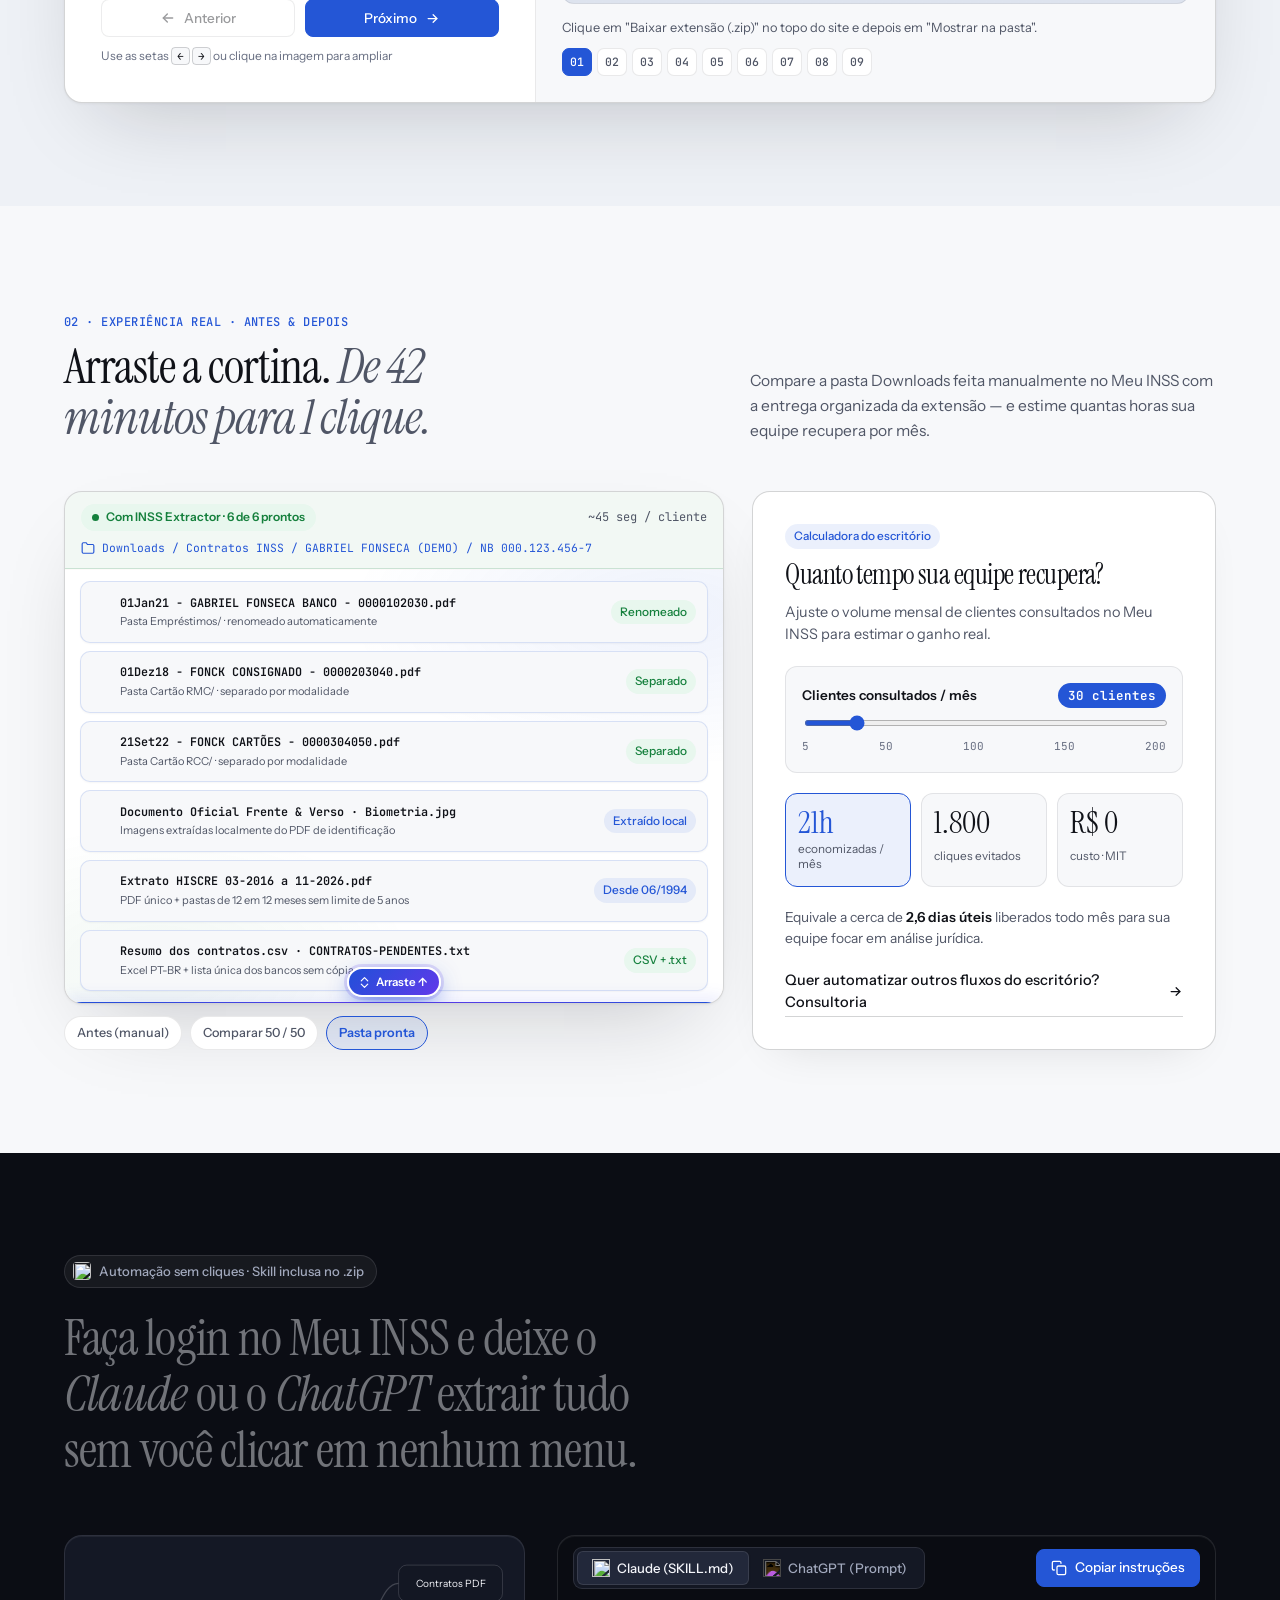
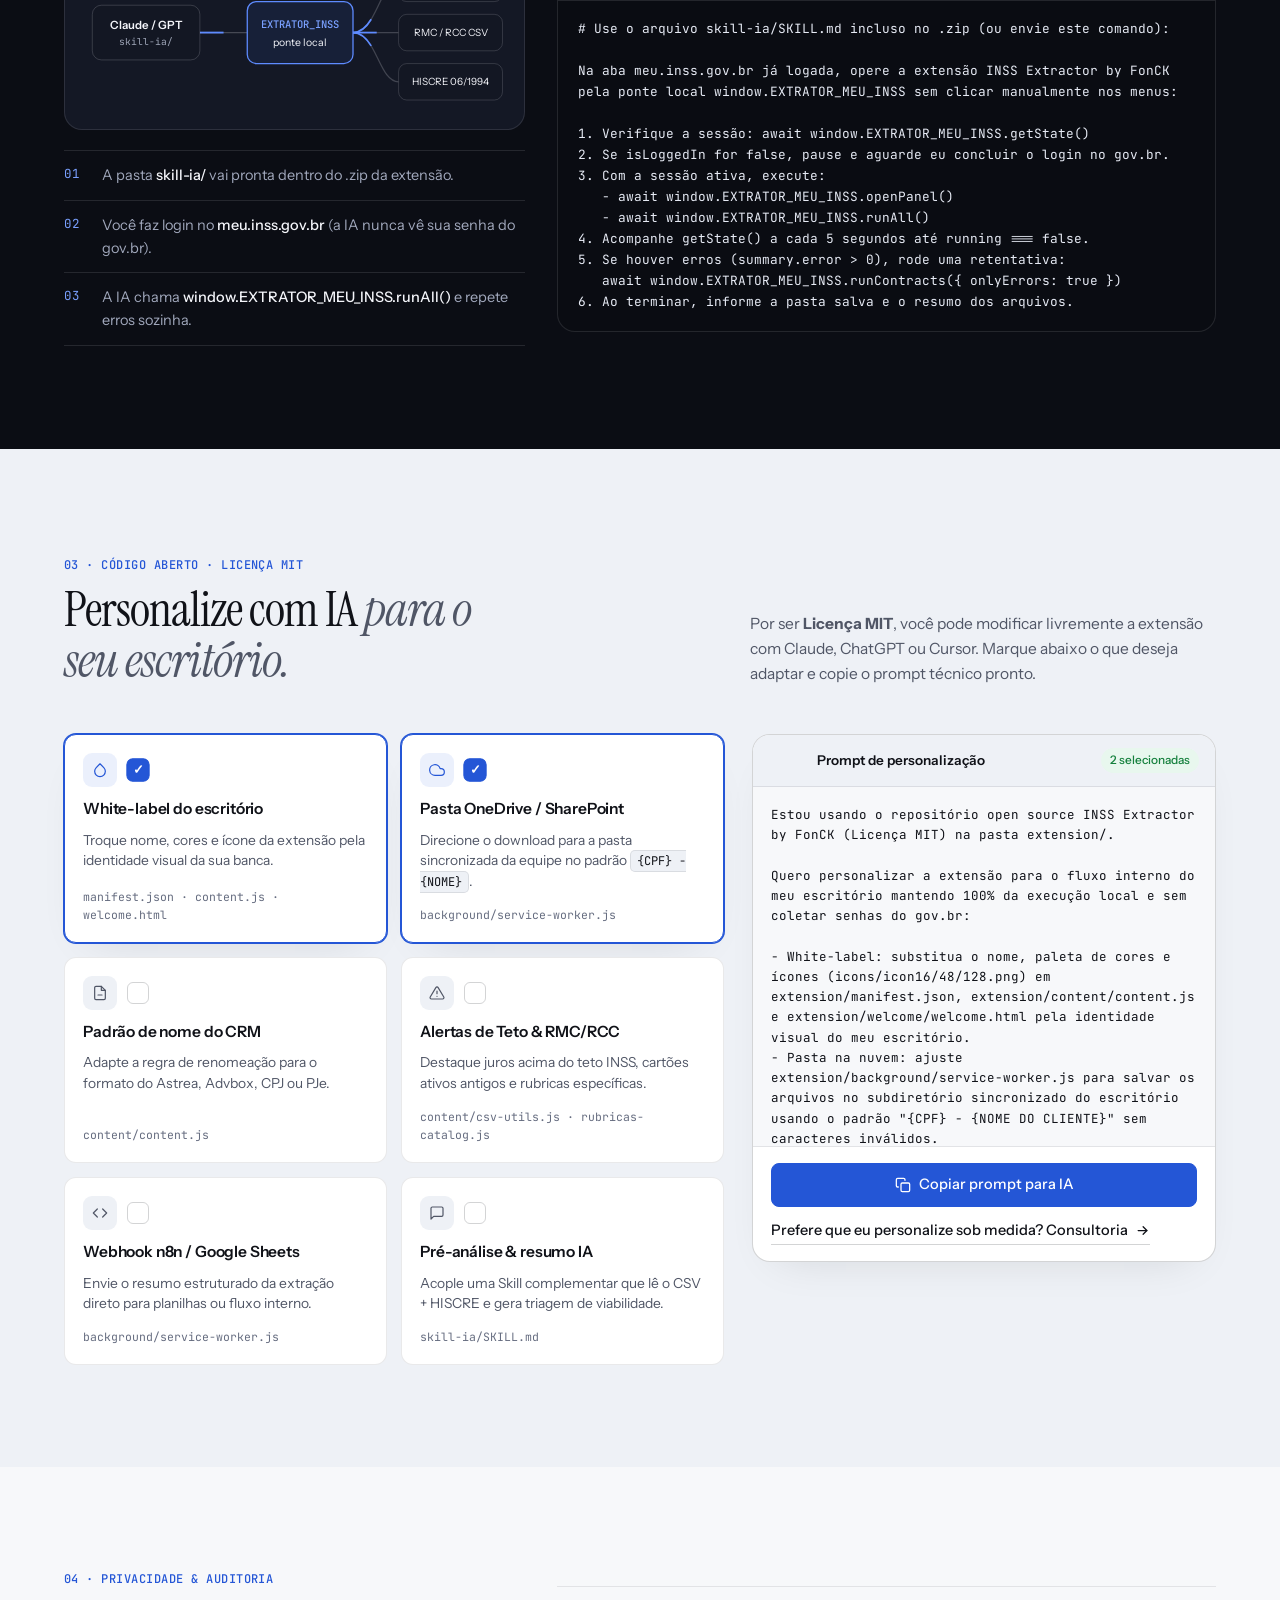
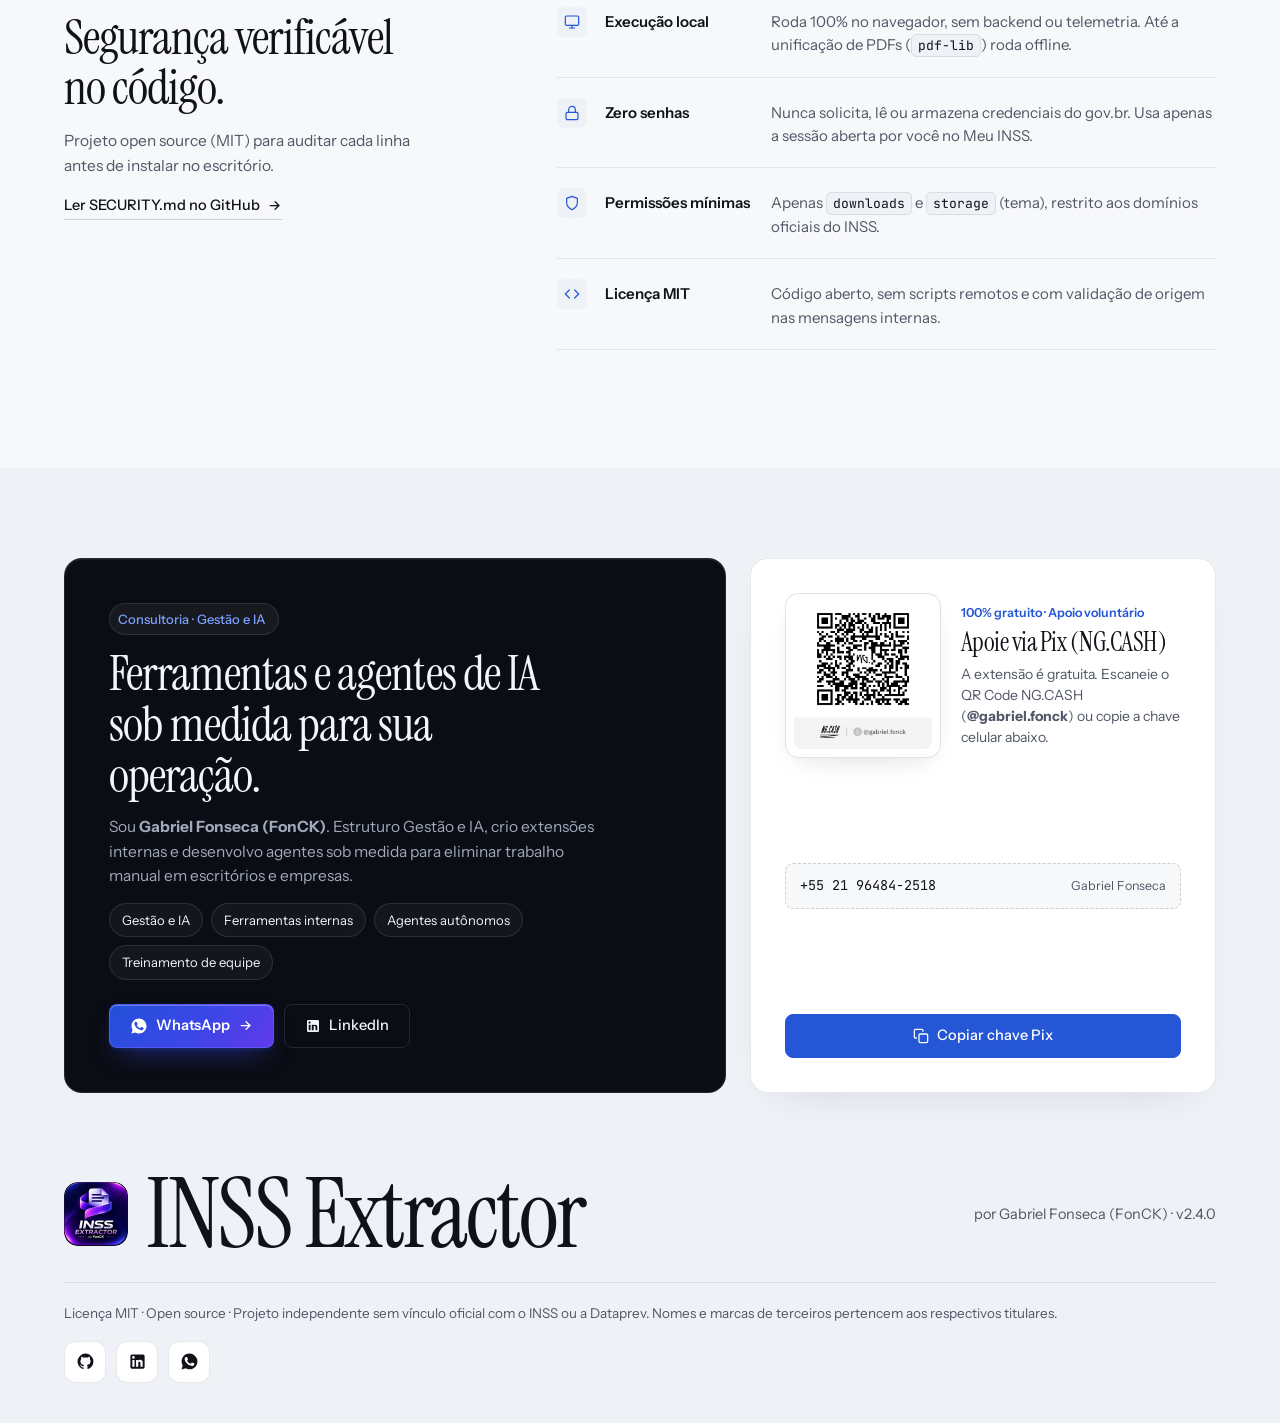
==== commit 265eca0d: "polish: loop fluido continuo no simulador Hero e cortina scanner vertical 0-100% sem cortes de texto" ====
--- a/site/index.html
+++ b/site/index.html
@@ -143,9 +143,9 @@
                 <span id="live-dot" class="live-dot" aria-hidden="true"></span>
                 <span id="live-status-text">Sessão local ativa</span>
               </span>
-              <button id="btn-run-sim" class="sim-trigger-btn" type="button">
-                <svg id="sim-btn-ico" class="ico" viewBox="0 0 24 24" fill="currentColor" aria-hidden="true"><polygon points="6 4 20 12 6 20 6 4"/></svg>
-                <span id="sim-btn-lbl">Simular extração</span>
+              <button id="btn-run-sim" class="sim-trigger-btn" type="button" aria-pressed="true" title="Pausar ou retomar a demonstração automática">
+                <svg id="sim-btn-ico" class="ico" viewBox="0 0 24 24" fill="currentColor" aria-hidden="true"><rect x="6" y="4" width="4" height="16" rx="1"/><rect x="14" y="4" width="4" height="16" rx="1"/></svg>
+                <span id="sim-btn-lbl">Pausar demo</span>
               </button>
             </div>
           </div>
@@ -491,103 +491,149 @@
         </div>
 
         <div class="impact-grid" data-reveal style="--reveal-delay:70ms">
-          <!-- Interactive Drag-to-Organize Split Curtain -->
+          <!-- Interactive Vertical Scan-to-Organize Curtain (Zero Text Clipping) -->
           <div class="curtain-col">
-            <div id="compare-curtain" class="curtain-stage" style="--split:52%" role="region" aria-label="Comparador interativo Antes e Depois da organização de arquivos">
-              <!-- Layer A (Background): Organized WITH Extension -->
-              <div class="curtain-layer curtain-layer--after">
-                <div class="curtain-bar curtain-bar--after">
-                  <span class="curtain-badge curtain-badge--ok">Com INSS Extractor · 1 clique</span>
-                  <span class="curtain-time">~45 seg / cliente</span>
-                </div>
-                <div class="curtain-tree">
-                  <div class="c-path">Downloads / Contratos INSS / GABRIEL FONSECA (DEMO) / NB 000.123.456-7</div>
-                  <div class="c-row c-row--good">
-                    <img src="assets/icons/pdf2.svg" alt="" width="17" height="17">
-                    <code>Empréstimos / 01Jan21 - GABRIEL FONSECA BANCO - 0000102030.pdf</code>
-                    <span class="pill pill--ok">Renomeado</span>
-                  </div>
-                  <div class="c-row c-row--good">
-                    <img src="assets/icons/pdf2.svg" alt="" width="17" height="17">
-                    <code>Cartão RMC / 01Dez18 - FONCK CONSIGNADO - 0000203040.pdf</code>
-                    <span class="pill pill--ok">Separado</span>
-                  </div>
-                  <div class="c-row c-row--good">
-                    <img src="assets/icons/pdf2.svg" alt="" width="17" height="17">
-                    <code>Cartão RCC / 21Set22 - FONCK CARTÕES - 0000304050.pdf</code>
-                    <span class="pill pill--ok">Separado</span>
-                  </div>
-                  <div class="c-row c-row--good">
-                    <img src="assets/icons/image.svg" alt="" width="17" height="17">
-                    <code>Documento Oficial Frente.jpg · Verso.jpg · Biometria.jpg</code>
-                    <span class="pill pill--accent">Extraído local</span>
-                  </div>
-                  <div class="c-row c-row--good">
-                    <img src="assets/icons/pdf2.svg" alt="" width="17" height="17">
-                    <code>Extrato HISCRE 03-2016 a 11-2026.pdf (PDF único + 12m)</code>
-                    <span class="pill pill--accent">Desde 06/1994</span>
-                  </div>
-                  <div class="c-row c-row--good">
-                    <img src="assets/icons/excel.svg" alt="" width="17" height="17">
-                    <code>Resumo dos contratos.csv · Resumo Cartões RMC e RCC.csv</code>
-                    <span class="pill pill--ok">Excel PT-BR</span>
-                  </div>
-                </div>
-              </div>
-
-              <!-- Layer B (Clipped Overlay): Chaotic Manual Downloads -->
-              <div class="curtain-layer curtain-layer--before" aria-hidden="true">
-                <div class="curtain-bar curtain-bar--before">
-                  <span class="curtain-badge curtain-badge--warn">Manual no Meu INSS</span>
-                  <span class="curtain-time">~42 min / cliente</span>
-                </div>
-                <div class="curtain-tree">
-                  <div class="c-path">Downloads / (tudo misturado · 14 janelas "Salvar como...")</div>
-                  <div class="c-row c-row--mess">
-                    <span class="mess-dot"></span>
-                    <code>download (1).pdf</code>
-                    <span class="pill pill--warn">Qual banco?</span>
-                  </div>
-                  <div class="c-row c-row--mess">
-                    <span class="mess-dot"></span>
-                    <code>download (2).pdf</code>
-                    <span class="pill pill--warn">RMC ou RCC?</span>
-                  </div>
-                  <div class="c-row c-row--mess">
-                    <span class="mess-dot"></span>
-                    <code>comprovante_sem_nome_091.pdf</code>
-                    <span class="pill pill--warn">Renomear na mão</span>
-                  </div>
-                  <div class="c-row c-row--mess">
-                    <span class="mess-dot"></span>
-                    <code>doc_identificacao_duplicado (3).pdf</code>
-                    <span class="pill pill--warn">Sem biometria</span>
-                  </div>
-                  <div class="c-row c-row--mess">
-                    <span class="mess-dot"></span>
-                    <code>extrato_hiscre_ultimos_5_anos.pdf</code>
-                    <span class="pill pill--warn">Incompleto</span>
-                  </div>
-                  <div class="c-row c-row--mess">
-                    <span class="mess-dot"></span>
-                    <code>planilha_manual_copia_final_v2.xlsx</code>
-                    <span class="pill pill--warn">Digitado à mão</span>
-                  </div>
-                </div>
-              </div>
-
-              <!-- Draggable Divider Handle -->
-              <div id="curtain-handle" class="curtain-handle" role="slider" tabindex="0" aria-label="Arraste para comparar extração manual versus INSS Extractor" aria-valuemin="8" aria-valuemax="92" aria-valuenow="52">
-                <span class="curtain-grip" aria-hidden="true">
-                  <svg viewBox="0 0 24 24" fill="none" stroke="currentColor" stroke-width="2.2" stroke-linecap="round" stroke-linejoin="round"><polyline points="9 18 3 12 9 6"/><polyline points="15 6 21 12 15 18"/></svg>
-                </span>
+            <div class="curtain-shell">
+              <!-- Live Dynamic Header (never clipped mid-word!) -->
+              <div id="curtain-head" class="curtain-head is-mid">
+                <div class="curtain-head-top">
+                  <span id="curtain-status-badge" class="curtain-badge curtain-badge--mid">
+                    <span class="curtain-dot" aria-hidden="true"></span>
+                    <span id="curtain-status-text">Arraste o scanner · 3 de 6 organizados</span>
+                  </span>
+                  <span id="curtain-time" class="curtain-time">~42 min → ~45 seg</span>
+                </div>
+                <div id="curtain-path" class="curtain-head-path">
+                  <svg class="c-path-ico" viewBox="0 0 24 24" fill="none" stroke="currentColor" stroke-width="2" stroke-linecap="round" stroke-linejoin="round" aria-hidden="true"><path d="M22 19a2 2 0 0 1-2 2H4a2 2 0 0 1-2-2V5a2 2 0 0 1 2-2h5l2 3h9a2 2 0 0 1 2 2z"/></svg>
+                  <span id="curtain-path-text">Downloads / Contratos INSS / GABRIEL FONSECA (DEMO) / NB 000.123.456-7</span>
+                </div>
+              </div>
+
+              <!-- Vertical Split Viewport (Top = Organized WITH Extension, Bottom = Manual Chaos) -->
+              <div id="compare-curtain" class="curtain-stage" style="--split:50%" role="region" aria-label="Comparador interativo Antes e Depois da organização de arquivos">
+                <!-- Base Layer: Chaotic Manual Downloads (visible BELOW scanner line) -->
+                <div class="curtain-layer curtain-layer--before" aria-hidden="true">
+                  <div class="curtain-rows">
+                    <div class="c-row c-row--mess">
+                      <span class="mess-dot"></span>
+                      <div class="c-row-txt">
+                        <code>download (1).pdf</code>
+                        <small>Sem data, sem nome do banco e sem nº do contrato</small>
+                      </div>
+                      <span class="pill pill--warn">Qual banco?</span>
+                    </div>
+                    <div class="c-row c-row--mess">
+                      <span class="mess-dot"></span>
+                      <div class="c-row-txt">
+                        <code>download (2).pdf</code>
+                        <small>Empréstimo, RMC e RCC misturados na mesma pasta</small>
+                      </div>
+                      <span class="pill pill--warn">RMC ou RCC?</span>
+                    </div>
+                    <div class="c-row c-row--mess">
+                      <span class="mess-dot"></span>
+                      <div class="c-row-txt">
+                        <code>comprovante_sem_nome_091.pdf</code>
+                        <small>Abrir PDF um por um para renomear manualmente</small>
+                      </div>
+                      <span class="pill pill--warn">Manual</span>
+                    </div>
+                    <div class="c-row c-row--mess">
+                      <span class="mess-dot"></span>
+                      <div class="c-row-txt">
+                        <code>doc_identificacao_duplicado (3).pdf</code>
+                        <small>Imagens presas no PDF sem frente/verso ou biometria</small>
+                      </div>
+                      <span class="pill pill--warn">Sem biometria</span>
+                    </div>
+                    <div class="c-row c-row--mess">
+                      <span class="mess-dot"></span>
+                      <div class="c-row-txt">
+                        <code>extrato_hiscre_ultimos_5_anos.pdf</code>
+                        <small>Limitado a 5 anos · precisa consultar ano por ano</small>
+                      </div>
+                      <span class="pill pill--warn">Incompleto</span>
+                    </div>
+                    <div class="c-row c-row--mess">
+                      <span class="mess-dot"></span>
+                      <div class="c-row-txt">
+                        <code>planilha_manual_copia_final_v2.xlsx</code>
+                        <small>Digitado à mão e sem lista dos bancos pendentes</small>
+                      </div>
+                      <span class="pill pill--warn">Sem pendentes</span>
+                    </div>
+                  </div>
+                </div>
+
+                <!-- Top Clipped Layer: Organized WITH INSS Extractor (revealed ABOVE scanner line) -->
+                <div class="curtain-layer curtain-layer--after">
+                  <div class="curtain-rows">
+                    <div class="c-row c-row--good">
+                      <img src="assets/icons/pdf2.svg" alt="" width="17" height="17">
+                      <div class="c-row-txt">
+                        <code>01Jan21 - GABRIEL FONSECA BANCO - 0000102030.pdf</code>
+                        <small>Pasta Empréstimos/ · renomeado automaticamente</small>
+                      </div>
+                      <span class="pill pill--ok">Renomeado</span>
+                    </div>
+                    <div class="c-row c-row--good">
+                      <img src="assets/icons/pdf2.svg" alt="" width="17" height="17">
+                      <div class="c-row-txt">
+                        <code>01Dez18 - FONCK CONSIGNADO - 0000203040.pdf</code>
+                        <small>Pasta Cartão RMC/ · separado por modalidade</small>
+                      </div>
+                      <span class="pill pill--ok">Separado</span>
+                    </div>
+                    <div class="c-row c-row--good">
+                      <img src="assets/icons/pdf2.svg" alt="" width="17" height="17">
+                      <div class="c-row-txt">
+                        <code>21Set22 - FONCK CARTÕES - 0000304050.pdf</code>
+                        <small>Pasta Cartão RCC/ · separado por modalidade</small>
+                      </div>
+                      <span class="pill pill--ok">Separado</span>
+                    </div>
+                    <div class="c-row c-row--good">
+                      <img src="assets/icons/image.svg" alt="" width="17" height="17">
+                      <div class="c-row-txt">
+                        <code>Documento Oficial Frente &amp; Verso · Biometria.jpg</code>
+                        <small>Imagens extraídas localmente do PDF de identificação</small>
+                      </div>
+                      <span class="pill pill--accent">Extraído local</span>
+                    </div>
+                    <div class="c-row c-row--good">
+                      <img src="assets/icons/pdf2.svg" alt="" width="17" height="17">
+                      <div class="c-row-txt">
+                        <code>Extrato HISCRE 03-2016 a 11-2026.pdf</code>
+                        <small>PDF único + pastas de 12 em 12 meses sem limite de 5 anos</small>
+                      </div>
+                      <span class="pill pill--accent">Desde 06/1994</span>
+                    </div>
+                    <div class="c-row c-row--good">
+                      <img src="assets/icons/excel.svg" alt="" width="17" height="17">
+                      <div class="c-row-txt">
+                        <code>Resumo dos contratos.csv · CONTRATOS-PENDENTES.txt</code>
+                        <small>Excel PT-BR + lista única dos bancos sem cópia</small>
+                      </div>
+                      <span class="pill pill--ok">CSV + .txt</span>
+                    </div>
+                  </div>
+                </div>
+
+                <!-- Horizontal Scan-Beam Handle (Drag Up / Down) -->
+                <div id="curtain-handle" class="curtain-handle" role="slider" tabindex="0" aria-orientation="vertical" aria-label="Arraste para cima ou para baixo para transformar os arquivos do modo manual para o INSS Extractor" aria-valuemin="0" aria-valuemax="100" aria-valuenow="50">
+                  <span class="curtain-beam" aria-hidden="true"></span>
+                  <span class="curtain-grip" aria-hidden="true">
+                    <svg viewBox="0 0 24 24" fill="none" stroke="currentColor" stroke-width="2.2" stroke-linecap="round" stroke-linejoin="round"><polyline points="18 9 12 3 6 9"/><polyline points="6 15 12 21 18 15"/></svg>
+                    <span id="curtain-grip-lbl">Arraste</span>
+                  </span>
+                </div>
               </div>
             </div>
 
             <div class="curtain-presets" aria-label="Atalhos da comparação">
-              <button class="curtain-chip" type="button" data-curtain-to="88">Antes (manual)</button>
-              <button class="curtain-chip is-active" type="button" data-curtain-to="52">Comparar 50 / 50</button>
-              <button class="curtain-chip" type="button" data-curtain-to="10">Pasta pronta</button>
+              <button class="curtain-chip" type="button" data-curtain-to="0">Antes (manual)</button>
+              <button class="curtain-chip is-active" type="button" data-curtain-to="50">Comparar 50 / 50</button>
+              <button class="curtain-chip" type="button" data-curtain-to="100">Pasta pronta</button>
             </div>
           </div>
 
--- a/site/styles.css
+++ b/site/styles.css
@@ -826,14 +826,15 @@
 .inss-row.is-active {
   background: var(--accent-soft);
   border-bottom-color: transparent;
+  box-shadow: inset 3px 0 0 var(--accent);
 }
 .inss-row.is-scanning::after {
   content: "";
   position: absolute;
   inset: 0;
-  background: linear-gradient(90deg, transparent, rgba(36, 86, 214, 0.24), transparent);
+  background: linear-gradient(90deg, transparent, rgba(36, 86, 214, 0.22), transparent);
   transform: translateX(-100%);
-  animation: rowScan 760ms var(--ease-smooth-out) forwards;
+  animation: rowScan 1250ms var(--ease-smooth-out) forwards;
   pointer-events: none;
 }
 html[data-theme="dark"] .inss-row.is-scanning::after {
@@ -897,24 +898,25 @@
 .conduit-packet {
   position: relative;
   z-index: 2;
-  width: 24px;
-  height: 24px;
+  width: 26px;
+  height: 26px;
   border-radius: 50%;
   background: var(--g-card);
   border: 1px solid var(--line-strong);
   color: var(--muted);
   display: grid;
   place-items: center;
-  transition: background 180ms ease, border-color 180ms ease, color 180ms ease, transform 220ms var(--ease-spring);
-}
-.conduit-packet svg { width: 12px; height: 12px; }
+  transition: background 280ms ease, border-color 280ms ease, color 280ms ease, transform 360ms var(--ease-spring), box-shadow 360ms ease;
+}
+.conduit-packet svg { width: 12px; height: 12px; transition: transform 320ms var(--ease-spring); }
 .conduit-packet.is-firing {
-  background: var(--accent-btn);
-  border-color: var(--accent-btn);
+  background: linear-gradient(135deg, #2150d8, #6139ea);
+  border-color: transparent;
   color: #ffffff;
   transform: scale(1.18);
-  box-shadow: 0 0 0 6px var(--accent-soft);
-}
+  box-shadow: 0 0 0 7px var(--accent-soft), 0 6px 16px -4px rgba(59, 82, 232, 0.55);
+}
+.conduit-packet.is-firing svg { transform: translateX(1.5px); }
 
 /* Right Pane: Extension Stage */
 .ext-stage {
@@ -1010,13 +1012,26 @@
   color: var(--muted);
 }
 .progress-meta b { color: var(--ink); font-weight: 500; }
-.progress-track { height: 5px; border-radius: 999px; background: var(--g-surface); overflow: hidden; }
+.progress-track { height: 6px; border-radius: 999px; background: var(--g-surface); overflow: hidden; }
 .progress-fill {
+  position: relative;
   height: 100%;
-  background: linear-gradient(90deg, var(--accent-btn), #6f66ff);
+  background: linear-gradient(90deg, #2150d8, #5445ea, #7b4df2);
   width: 100%;
   border-radius: 999px;
-  transition: width 460ms var(--ease-smooth-out);
+  overflow: hidden;
+  transition: width 920ms var(--ease-smooth-out);
+}
+.progress-fill.is-streaming::after {
+  content: "";
+  position: absolute;
+  inset: 0;
+  background: linear-gradient(90deg, transparent, rgba(255, 255, 255, 0.45), transparent);
+  transform: translateX(-100%);
+  animation: progressShimmer 1.8s linear infinite;
+}
+@keyframes progressShimmer {
+  to { transform: translateX(100%); }
 }
 
 .doc-list {
@@ -1024,7 +1039,9 @@
   border-radius: var(--r-md);
   background: var(--g-bg);
   overflow: hidden;
-}
+  transition: opacity 420ms var(--ease-smooth-out);
+}
+.doc-list.is-resetting { opacity: 0.45; }
 .doc-item {
   display: grid;
   grid-template-columns: 20px minmax(0, 1fr) auto;
@@ -1033,18 +1050,31 @@
   padding: 9px 12px;
   border-top: 1px solid var(--line);
   font-size: 13px;
-  transition: opacity 280ms var(--ease-smooth-out), transform 280ms var(--ease-smooth-out), background 240ms ease;
+  transition: opacity 440ms var(--ease-smooth-out), transform 440ms var(--ease-smooth-out), background 480ms ease;
 }
 .doc-item > div { min-width: 0; }
 .doc-item:first-child { border-top: 0; }
 .doc-item.is-pending { opacity: 0.36; }
+.doc-item.is-extracting {
+  opacity: 0.96;
+  background: var(--accent-soft);
+}
 .doc-item.is-fresh {
-  background: var(--accent-soft);
-  animation: fileArrive 340ms var(--ease-spring);
+  background: rgba(21, 128, 61, 0.08);
+  animation: fileArrive 520ms var(--ease-smooth-out);
+}
+html[data-theme="dark"] .doc-item.is-fresh {
+  background: rgba(74, 222, 128, 0.09);
 }
 @keyframes fileArrive {
-  from { opacity: 0.4; transform: translateX(-8px); }
+  from { opacity: 0.55; transform: translateX(-6px); }
   to { opacity: 1; transform: translateX(0); }
+}
+.cnt-bump { animation: cntPop 420ms var(--ease-spring); }
+@keyframes cntPop {
+  0% { transform: scale(1); }
+  45% { transform: scale(1.18); }
+  100% { transform: scale(1); }
 }
 .doc-name {
   font-family: var(--font-mono);
@@ -1584,122 +1614,229 @@
   gap: 12px;
   min-width: 0;
 }
-.curtain-stage {
-  position: relative;
+.curtain-shell {
   flex: 1;
-  min-height: 410px;
+  display: flex;
+  flex-direction: column;
   border-radius: var(--r-lg);
   border: 1px solid var(--line-strong);
   background: var(--g-card);
   box-shadow: var(--edge-light), var(--shadow-frame);
   overflow: hidden;
-  user-select: none;
-  touch-action: pan-y;
-  cursor: ew-resize;
-}
-.curtain-layer {
-  position: absolute;
-  inset: 0;
-  display: flex;
-  flex-direction: column;
-}
-.curtain-layer--after {
-  background: var(--g-card);
-  z-index: 1;
-}
-.curtain-layer--before {
-  background: var(--g-surface);
-  z-index: 2;
-  clip-path: inset(0 calc(100% - var(--split, 52%)) 0 0);
-  will-change: clip-path;
-}
-.curtain-stage.is-gliding .curtain-layer--before {
-  transition: clip-path 380ms var(--ease-smooth-out);
-}
-.curtain-stage.is-gliding .curtain-handle {
-  transition: left 380ms var(--ease-smooth-out);
-}
-.curtain-bar {
-  padding: 12px 16px;
+}
+.curtain-head {
+  padding: 12px 16px 11px;
   border-bottom: 1px solid var(--line);
+  display: grid;
+  gap: 8px;
+  background: var(--g-bg);
+  transition: background 260ms ease, border-color 260ms ease;
+}
+.curtain-head.is-before {
+  background: rgba(180, 83, 9, 0.08);
+  border-bottom-color: rgba(180, 83, 9, 0.18);
+}
+html[data-theme="dark"] .curtain-head.is-before {
+  background: rgba(245, 158, 11, 0.1);
+  border-bottom-color: rgba(245, 158, 11, 0.2);
+}
+.curtain-head.is-after {
+  background: rgba(21, 128, 61, 0.055);
+  border-bottom-color: rgba(21, 128, 61, 0.18);
+}
+html[data-theme="dark"] .curtain-head.is-after {
+  background: rgba(74, 222, 128, 0.08);
+  border-bottom-color: rgba(74, 222, 128, 0.2);
+}
+.curtain-head-top {
   display: flex;
   justify-content: space-between;
   align-items: center;
   gap: 10px;
-  flex-wrap: nowrap;
-}
-.curtain-bar--after { background: var(--g-bg); flex-direction: row-reverse; }
-.curtain-bar--before { background: rgba(180, 83, 9, 0.06); }
-html[data-theme="dark"] .curtain-bar--before { background: rgba(245, 158, 11, 0.08); }
+}
+.curtain-head-path {
+  display: flex;
+  align-items: center;
+  gap: 7px;
+  font-family: var(--font-mono);
+  font-size: 11.4px;
+  color: var(--accent);
+  white-space: nowrap;
+  overflow: hidden;
+  transition: color 220ms ease;
+}
+.curtain-head.is-before .curtain-head-path { color: var(--warn); }
+.curtain-head-path span { overflow: hidden; text-overflow: ellipsis; }
+.c-path-ico { width: 14px; height: 14px; flex: none; }
+
 .curtain-badge {
   display: inline-flex;
   align-items: center;
-  padding: 4px 10px;
+  gap: 7px;
+  padding: 4px 11px;
   border-radius: 999px;
   font-size: 12px;
   font-weight: 600;
   white-space: nowrap;
+  transition: background 220ms ease, color 220ms ease;
+}
+.curtain-dot {
+  width: 7px;
+  height: 7px;
+  border-radius: 50%;
+  background: currentColor;
+  flex: none;
 }
 .curtain-badge--ok { background: var(--ok-bg); color: var(--ok); }
 .curtain-badge--warn { background: var(--warn-bg); color: var(--warn); }
+.curtain-badge--mid { background: var(--accent-soft); color: var(--accent); }
 .curtain-time { font-family: var(--font-mono); font-size: 12px; color: var(--muted); white-space: nowrap; }
 
-.curtain-tree {
-  padding: 14px 16px 18px;
-  display: grid;
-  gap: 7px;
-  align-content: start;
-}
-.c-path {
-  font-family: var(--font-mono);
-  font-size: 11.5px;
-  color: var(--subtle);
-  padding-bottom: 6px;
-  border-bottom: 1px solid var(--line);
+.curtain-stage {
+  position: relative;
+  flex: 1;
+  min-height: 392px;
+  overflow: hidden;
+  user-select: none;
+  cursor: ns-resize;
+}
+.curtain-layer {
+  position: absolute;
+  inset: 0;
+  display: flex;
+  flex-direction: column;
+}
+.curtain-layer--before {
+  background: linear-gradient(180deg, #f5f0e9 0%, #eee7dd 100%);
+  z-index: 1;
+}
+html[data-theme="dark"] .curtain-layer--before {
+  background: linear-gradient(180deg, #1b1714 0%, #14110f 100%);
+}
+.curtain-layer--after {
+  background:
+    radial-gradient(460px 220px at 92% 10%, rgba(36, 86, 214, 0.08), transparent 70%),
+    radial-gradient(360px 200px at 14% 92%, rgba(21, 128, 61, 0.06), transparent 72%),
+    var(--g-card);
+  z-index: 2;
+  clip-path: inset(0 0 calc(100% - var(--split, 50%)) 0);
+  will-change: clip-path;
+}
+html[data-theme="dark"] .curtain-layer--after {
+  background:
+    radial-gradient(460px 220px at 92% 10%, rgba(94, 139, 255, 0.12), transparent 70%),
+    radial-gradient(360px 200px at 14% 92%, rgba(74, 222, 128, 0.08), transparent 72%),
+    var(--g-card);
+}
+.curtain-stage.is-gliding .curtain-layer--after {
+  transition: clip-path 620ms var(--ease-smooth-out);
+}
+.curtain-stage.is-gliding .curtain-handle {
+  transition: top 620ms var(--ease-smooth-out);
+}
+
+.curtain-rows {
+  flex: 1;
+  padding: 12px 15px;
+  display: grid;
+  grid-template-rows: repeat(6, minmax(0, 1fr));
+  gap: 8px;
+}
+.c-row {
+  display: grid;
+  grid-template-columns: 18px minmax(0, 1fr) auto;
+  align-items: center;
+  gap: 10px;
+  padding: 7px 11px;
+  border-radius: 10px;
+  border: 1px solid var(--line);
+  font-size: 12.2px;
+}
+.c-row-txt {
+  min-width: 0;
+  display: grid;
+  gap: 1px;
+}
+.c-row-txt code {
+  font-size: 11.8px;
+  font-weight: 600;
   white-space: nowrap;
   overflow: hidden;
   text-overflow: ellipsis;
-}
-.c-row {
-  display: grid;
-  grid-template-columns: 18px minmax(0, 1fr) auto;
-  align-items: center;
-  gap: 10px;
-  padding: 8px 11px;
-  border-radius: 9px;
-  border: 1px solid var(--line);
-  font-size: 12.2px;
-}
-.c-row code {
-  font-size: 11.8px;
+  color: var(--ink);
+}
+.c-row-txt small {
+  font-size: 11px;
+  color: var(--muted);
   white-space: nowrap;
   overflow: hidden;
   text-overflow: ellipsis;
 }
-.c-row--good { background: var(--g-bg); }
-.c-row--mess { background: var(--g-card); opacity: 0.9; }
+.c-row--good {
+  background: var(--g-bg);
+  border-color: rgba(36, 86, 214, 0.15);
+  box-shadow: 0 1px 2px rgba(16, 18, 24, 0.04);
+}
+html[data-theme="dark"] .c-row--good {
+  border-color: rgba(94, 139, 255, 0.18);
+}
+.c-row--mess {
+  background: rgba(255, 255, 255, 0.62);
+  border: 1px dashed rgba(180, 83, 9, 0.28);
+}
+.c-row--mess .c-row-txt code {
+  font-weight: 500;
+  color: var(--muted);
+}
+html[data-theme="dark"] .c-row--mess {
+  background: rgba(255, 255, 255, 0.035);
+  border-color: rgba(245, 158, 11, 0.24);
+}
 .mess-dot {
-  width: 10px;
-  height: 10px;
+  width: 9px;
+  height: 9px;
   border-radius: 3px;
   background: var(--warn);
-  opacity: 0.65;
+  opacity: 0.72;
   justify-self: center;
 }
 
+/* Horizontal Scan-Beam Handle */
 .curtain-handle {
   position: absolute;
-  top: 0;
-  bottom: 0;
-  left: var(--split, 52%);
-  width: 3px;
-  transform: translateX(-50%);
+  left: 0;
+  right: 0;
+  top: var(--split, 50%);
+  height: 2px;
+  transform: translateY(-50%);
   z-index: 4;
-  background: linear-gradient(180deg, #2150d8, #6139ea);
-  box-shadow: 0 0 18px rgba(60, 70, 232, 0.55);
-  cursor: ew-resize;
+  background: linear-gradient(90deg, #2150d8 0%, #6139ea 50%, #2150d8 100%);
+  box-shadow: 0 0 16px rgba(60, 70, 232, 0.65);
+  cursor: ns-resize;
   outline: none;
-}
+  touch-action: none;
+}
+.curtain-handle::before {
+  content: "";
+  position: absolute;
+  left: 0;
+  right: 0;
+  top: -18px;
+  bottom: -18px;
+}
+.curtain-beam {
+  position: absolute;
+  left: 0;
+  right: 0;
+  top: 50%;
+  height: 36px;
+  transform: translateY(-50%);
+  background: linear-gradient(180deg, rgba(36, 86, 214, 0.12) 0%, rgba(97, 57, 234, 0.22) 50%, rgba(180, 83, 9, 0.08) 100%);
+  pointer-events: none;
+  transition: opacity 220ms ease;
+}
+.curtain-stage.at-edge-top .curtain-beam,
+.curtain-stage.at-edge-bottom .curtain-beam { opacity: 0; }
 .curtain-handle:focus-visible .curtain-grip {
   box-shadow: 0 0 0 4px var(--accent-soft), 0 10px 26px -6px rgba(36, 86, 214, 0.75);
 }
@@ -1708,20 +1845,41 @@
   top: 50%;
   left: 50%;
   transform: translate(-50%, -50%);
-  width: 40px;
-  height: 40px;
-  border-radius: 50%;
+  height: 30px;
+  padding: 0 12px 0 9px;
+  border-radius: 999px;
   background: linear-gradient(135deg, #2150d8, #6139ea);
   color: #ffffff;
   border: 2px solid #ffffff;
-  box-shadow: 0 10px 26px -6px rgba(33, 80, 216, 0.7);
-  display: grid;
-  place-items: center;
-  transition: transform 180ms var(--ease-spring);
+  box-shadow: 0 8px 24px -5px rgba(33, 80, 216, 0.78), 0 0 0 3px rgba(97, 57, 234, 0.16);
+  display: inline-flex;
+  align-items: center;
+  gap: 5px;
+  font-size: 11.5px;
+  font-weight: 600;
+  white-space: nowrap;
+  transition: transform 220ms var(--ease-spring), box-shadow 220ms ease;
+}
+.curtain-grip svg { width: 13px; height: 13px; flex: none; }
+.curtain-stage.at-edge-top .curtain-grip {
+  transform: translate(-50%, 6px);
+}
+.curtain-stage.at-edge-bottom .curtain-grip {
+  transform: translate(-50%, calc(-100% - 6px));
 }
 .curtain-handle:hover .curtain-grip,
-.curtain-stage.is-dragging .curtain-grip { transform: translate(-50%, -50%) scale(1.1); }
-.curtain-grip svg { width: 17px; height: 17px; }
+.curtain-stage.is-dragging .curtain-grip {
+  transform: translate(-50%, -50%) scale(1.06);
+  box-shadow: 0 10px 28px -4px rgba(33, 80, 216, 0.85), 0 0 0 5px rgba(97, 57, 234, 0.22);
+}
+.curtain-stage.at-edge-top .curtain-handle:hover .curtain-grip,
+.curtain-stage.at-edge-top.is-dragging .curtain-grip {
+  transform: translate(-50%, 6px) scale(1.05);
+}
+.curtain-stage.at-edge-bottom .curtain-handle:hover .curtain-grip,
+.curtain-stage.at-edge-bottom.is-dragging .curtain-grip {
+  transform: translate(-50%, calc(-100% - 6px)) scale(1.05);
+}
 
 .curtain-presets {
   display: flex;
@@ -2483,12 +2641,15 @@
 @media (max-width: 640px) {
   :root { --nav-h: 62px; }
   .brand-tag, .btn--nav, .live-pill, .cmdk-trigger { display: none; }
-  .curtain-stage { min-height: 418px; }
-  .curtain-bar { padding: 10px 12px; gap: 6px; }
-  .curtain-badge { font-size: 10.8px; padding: 3px 8px; }
+  .curtain-stage { min-height: 318px; }
+  .curtain-head { padding: 10px 12px; gap: 6px; }
+  .curtain-badge { font-size: 11px; padding: 3px 9px; gap: 5px; }
   .curtain-time { display: none; }
+  .curtain-rows { padding: 10px 11px; gap: 6px; }
+  .c-row { padding: 6px 9px; gap: 8px; }
+  .c-row-txt small { display: none; }
   .curtain-presets { display: grid; grid-template-columns: repeat(3, minmax(0, 1fr)); gap: 6px; }
-  .curtain-chip { padding: 0 6px; font-size: 11.4px; text-align: center; white-space: nowrap; }
+  .curtain-chip { padding: 0 6px; font-size: 11.2px; text-align: center; white-space: nowrap; }
   .roi-kpis { grid-template-columns: 1fr; }
   .toast-stack { right: 12px; left: 12px; bottom: 12px; max-width: none; }
   .hero { padding-top: calc(var(--nav-h) + 22px); min-height: auto; }
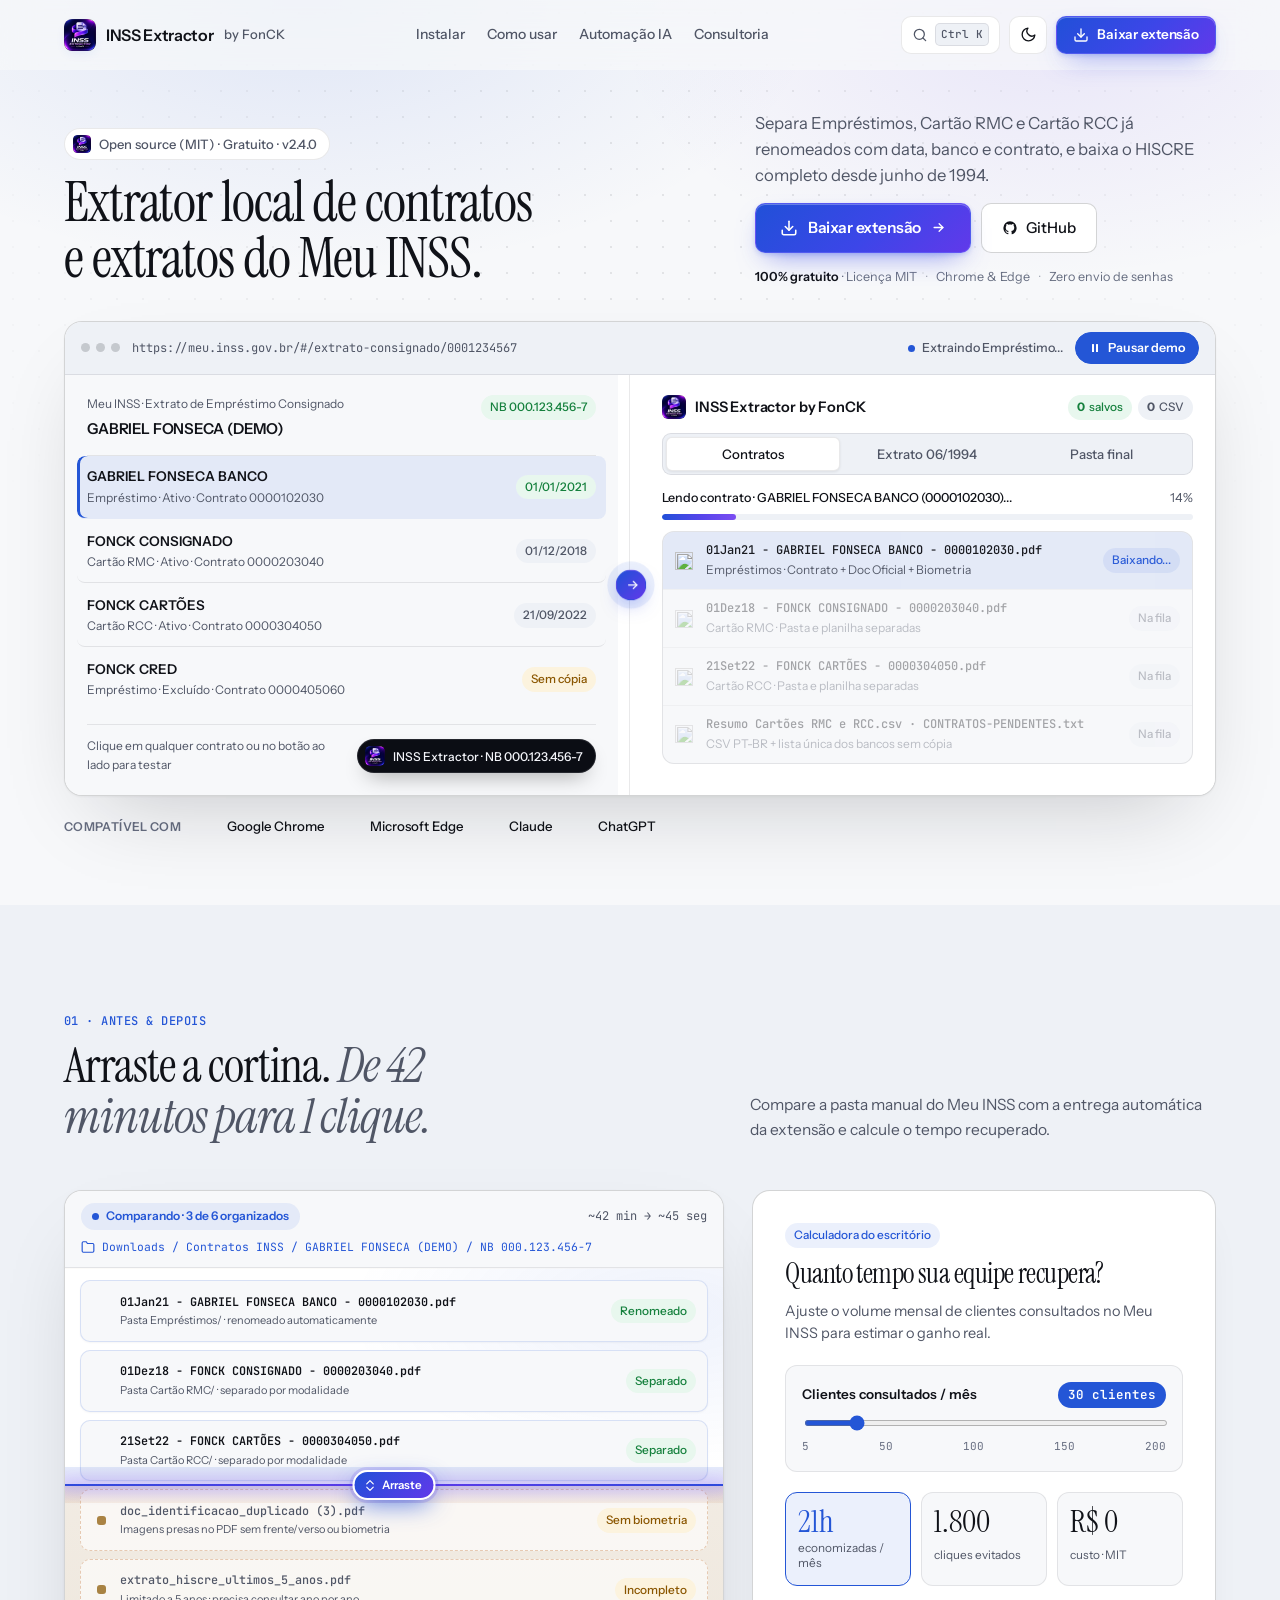
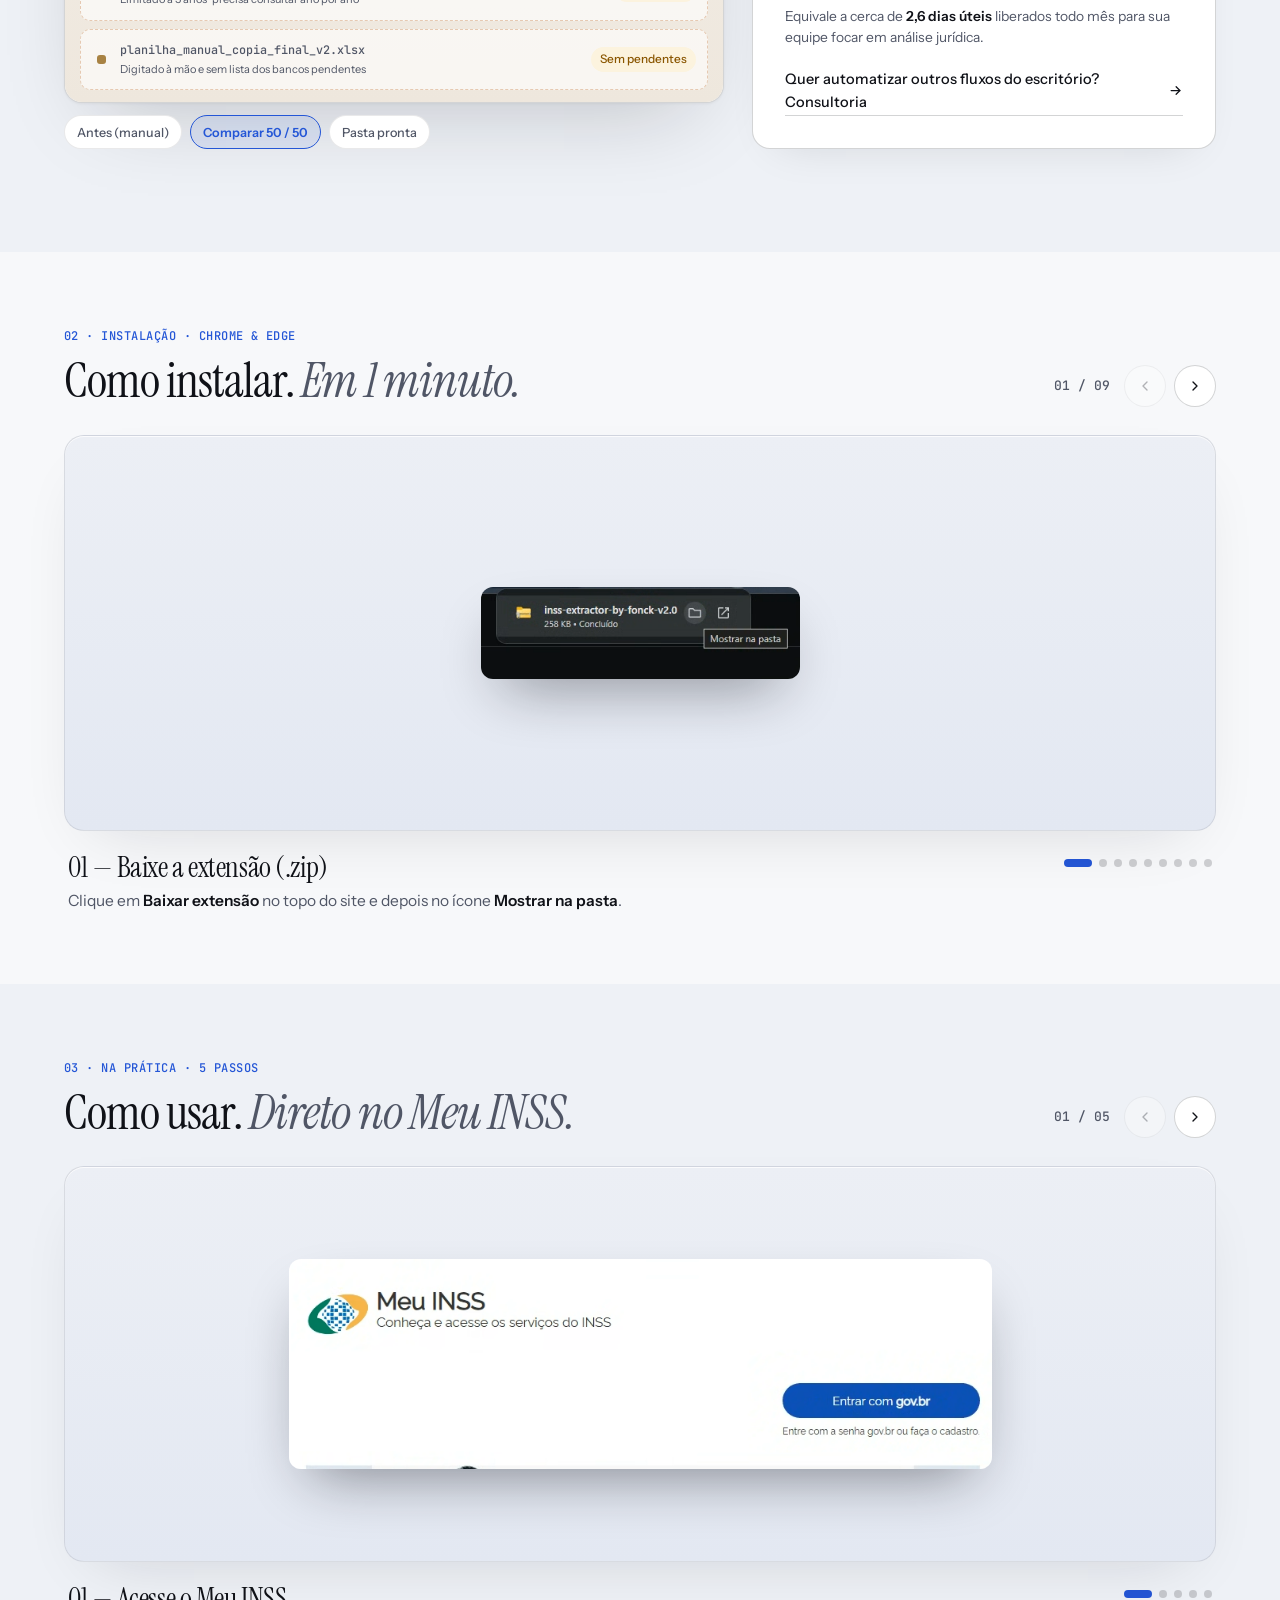
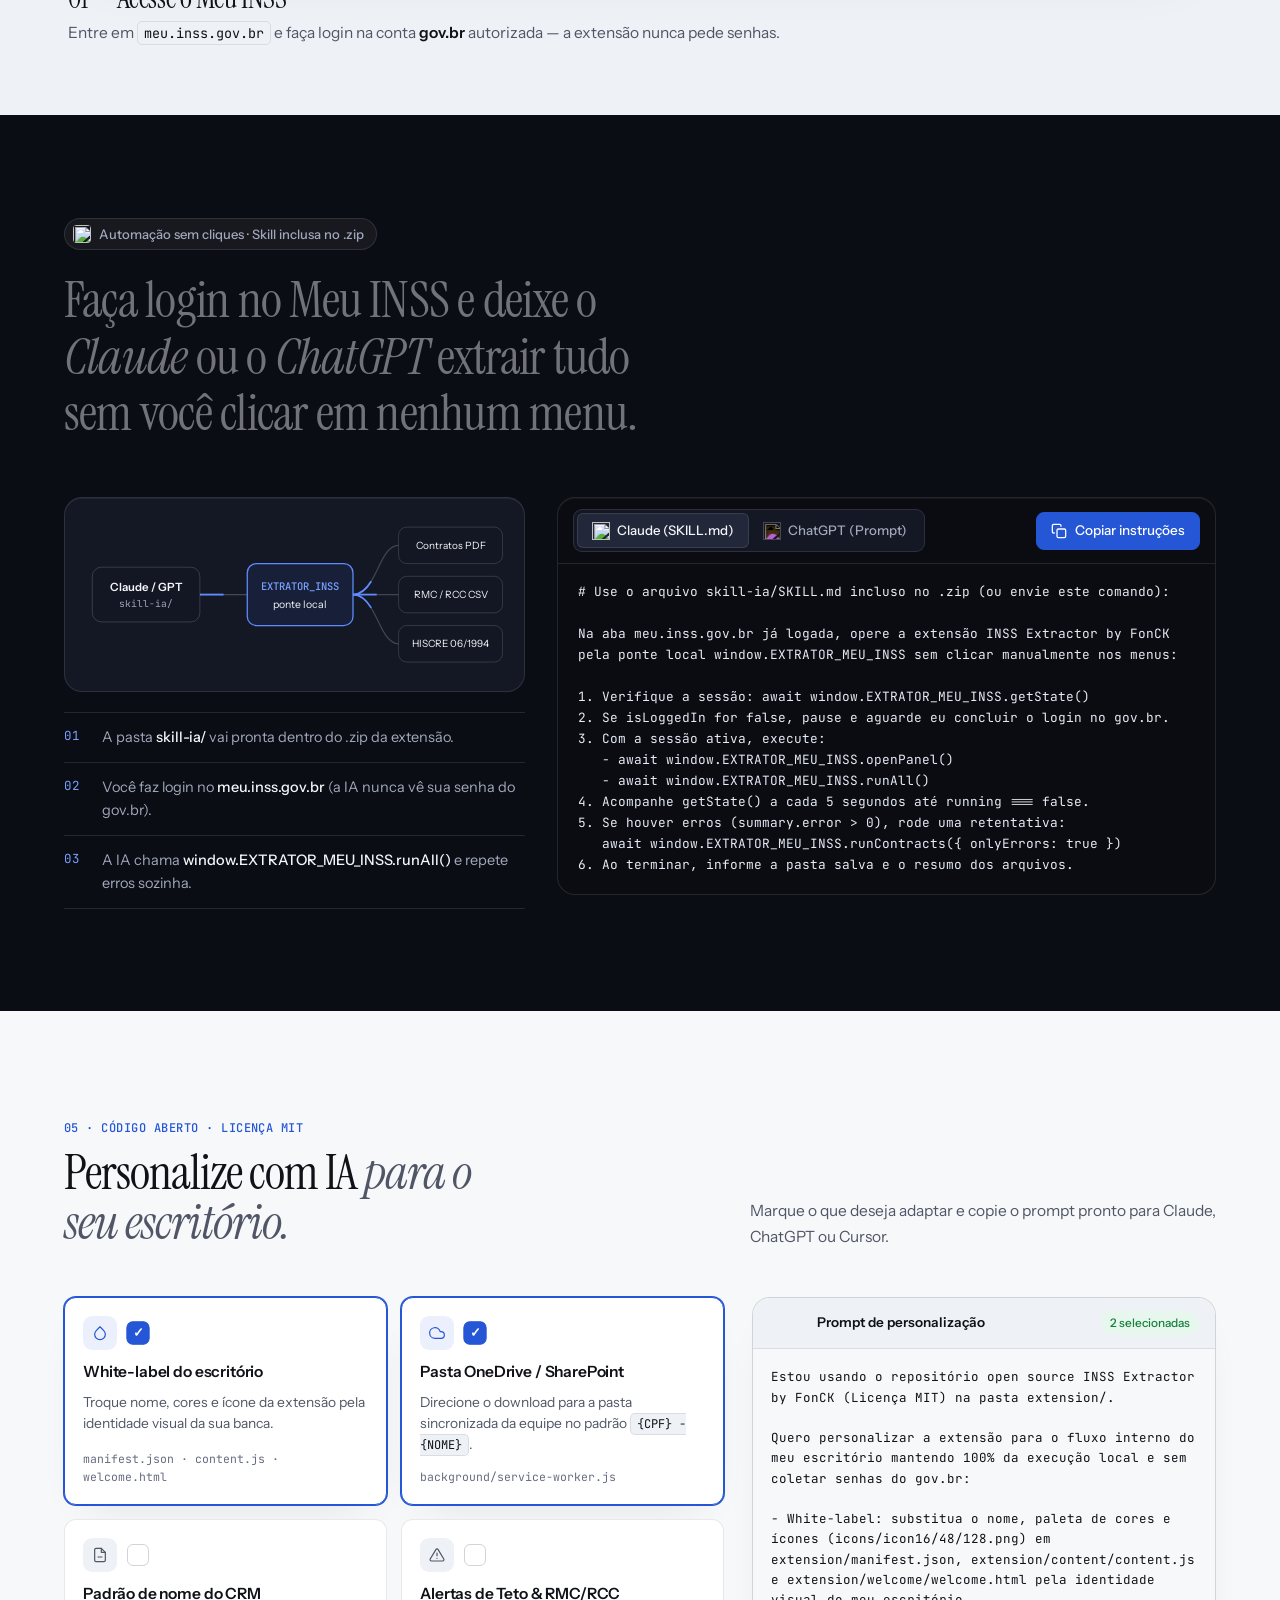
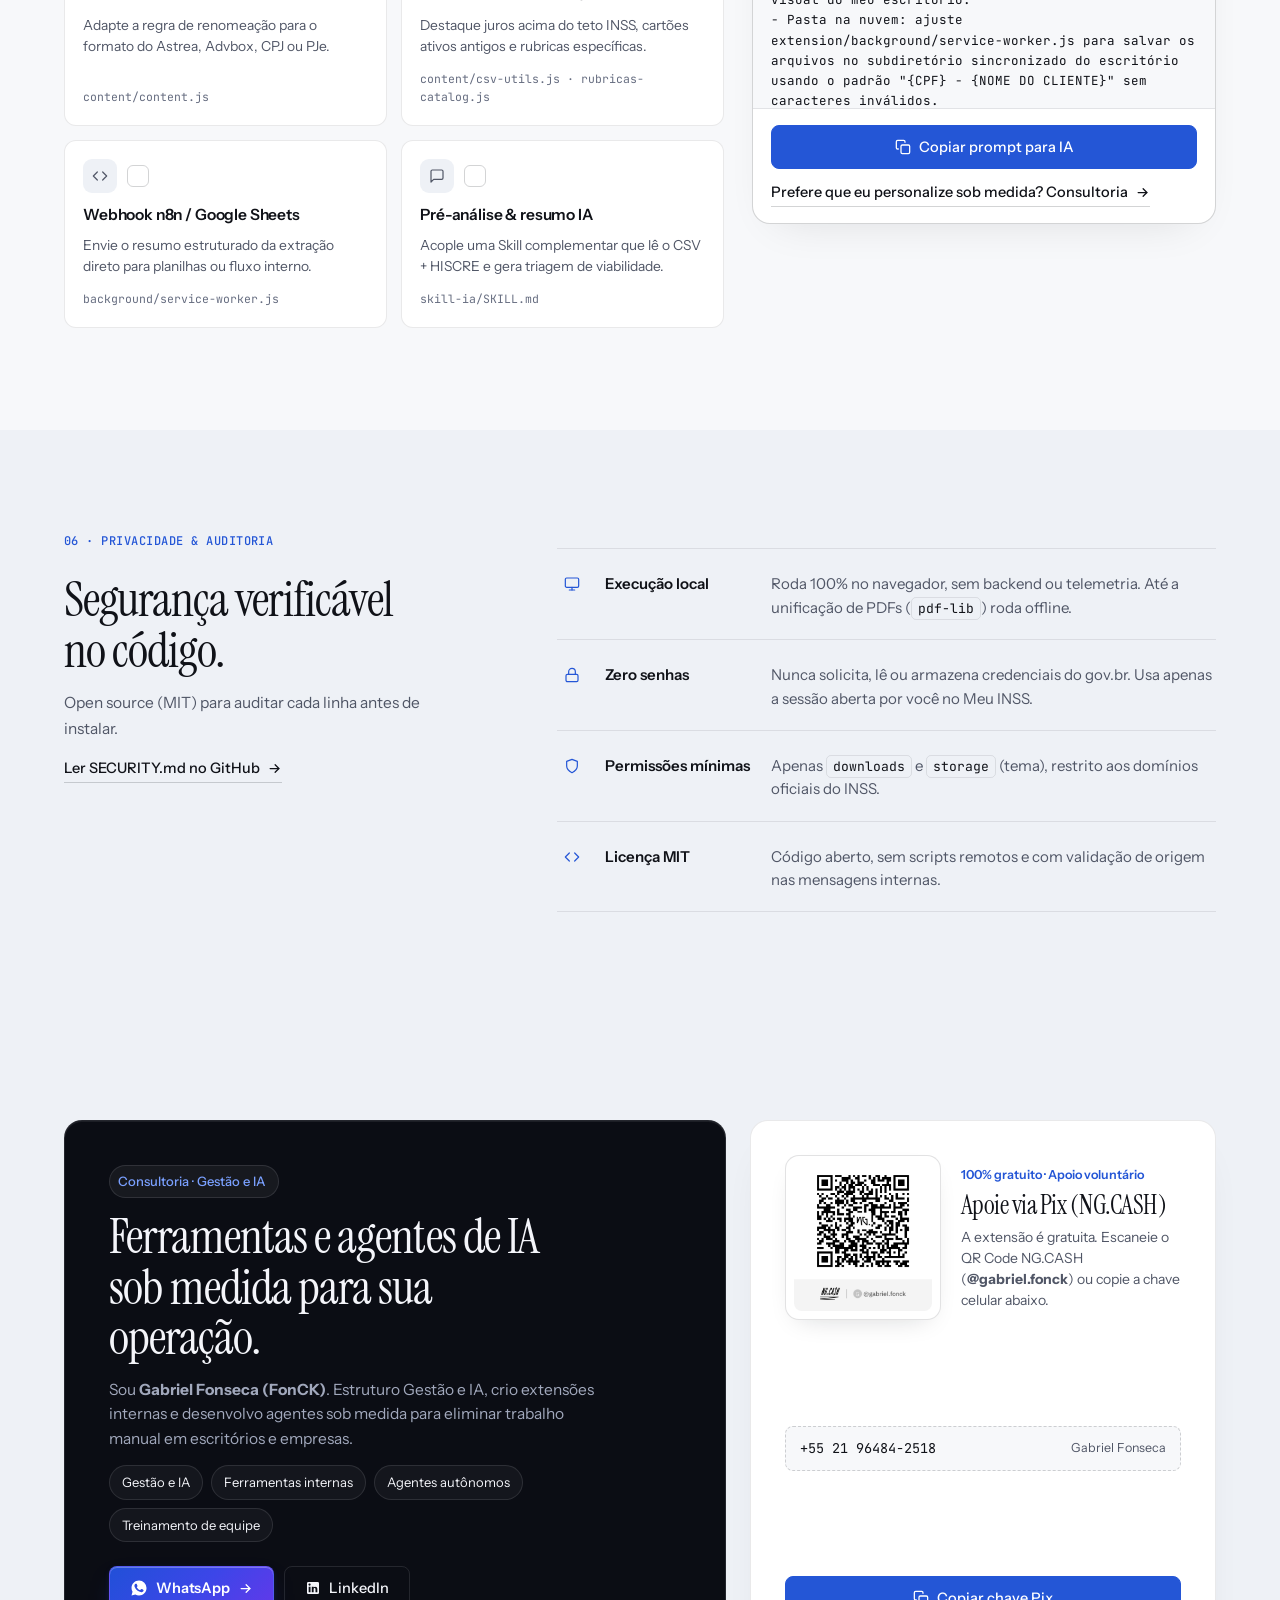
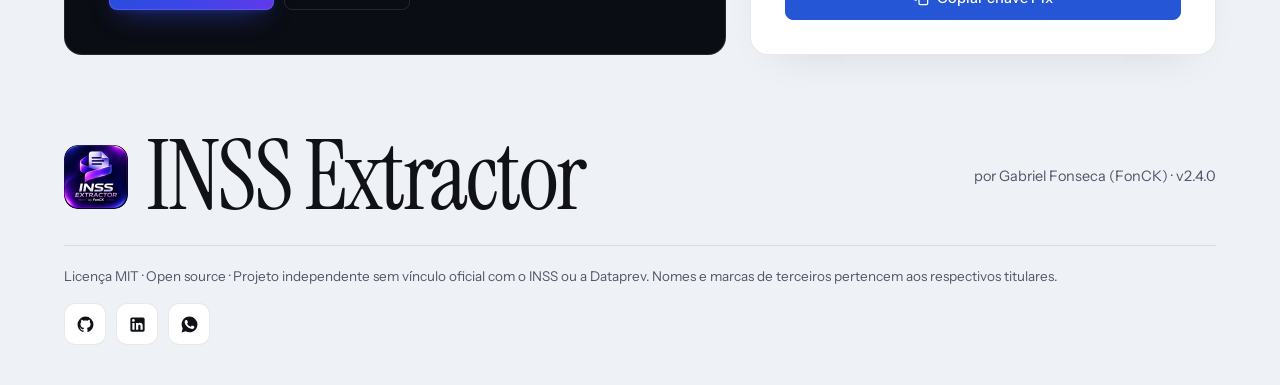
==== commit 4244aa45: "design: separar Como instalar e Como usar em galerias estilo Apple/Stripe e simplificar navbar" ====
--- a/site/index.html
+++ b/site/index.html
@@ -45,11 +45,9 @@
       </a>
 
       <nav class="nav-links" aria-label="Navegação principal">
-        <a class="nav-link" href="#tutoriais">Tutoriais</a>
-        <a class="nav-link" href="#impacto">Antes &amp; Depois</a>
+        <a class="nav-link" href="#instalar">Instalar</a>
+        <a class="nav-link" href="#usar">Como usar</a>
         <a class="nav-link" href="#ia">Automação IA</a>
-        <a class="nav-link" href="#personalizar">Personalizar MIT</a>
-        <a class="nav-link" href="#seguranca">Segurança</a>
         <a class="nav-link" href="#consultoria">Consultoria</a>
       </nav>
 
@@ -76,12 +74,11 @@
 
   <div id="mobile-sheet" class="mobile-sheet" aria-hidden="true">
     <nav aria-label="Menu mobile">
-      <a href="#tutoriais" data-open-deck="instalar">Como instalar (9 slides)</a>
-      <a href="#tutoriais" data-open-deck="usar">Como usar (5 slides)</a>
       <a href="#impacto">Antes &amp; Depois</a>
+      <a href="#instalar">Como instalar</a>
+      <a href="#usar">Como usar</a>
       <a href="#ia">Automação com IA</a>
       <a href="#personalizar">Personalizar (MIT)</a>
-      <a href="#seguranca">Segurança</a>
       <a href="#consultoria">Consultoria e Pix</a>
     </nav>
     <a class="btn btn--signature" href="downloads/inss-extractor-by-fonck-v2.4.0.zip" download data-dl-ext>
@@ -366,127 +363,16 @@
       </div>
     </section>
 
-    <!-- ── SCREEN 2: CENTRO DE TUTORIAIS EM SLIDES (SPLIT 40/60 + LIGHTBOX) ── -->
-    <section id="tutoriais" class="band band--surface" aria-labelledby="tut-h">
-      <span id="instalar" class="anchor-alias" aria-hidden="true"></span>
-      <span id="usar" class="anchor-alias" aria-hidden="true"></span>
-      <div class="wrap">
-        <div class="tut-head" data-reveal>
-          <div class="tut-head-title">
-            <span class="sec-kicker">01 · Guia prático em slides</span>
-            <h2 id="tut-h" class="h2">Como instalar e usar. <span class="muted">Passo a passo sem rolar.</span></h2>
-          </div>
-
-          <div class="tut-deck-switch">
-            <div class="sliding-tabs sliding-tabs--deck" role="tablist" aria-label="Escolha o tutorial em slides" data-tab-group="tutorial-deck">
-              <span class="sliding-tab-pill" aria-hidden="true"></span>
-              <button class="sliding-tab" role="tab" aria-selected="true" data-deck="instalar" type="button">
-                <img class="tool-ico" src="assets/icons/chrome.svg" alt="" width="16" height="16">
-                <span>Como instalar</span>
-                <small class="deck-count">9 slides</small>
-              </button>
-              <button class="sliding-tab" role="tab" aria-selected="false" data-deck="usar" type="button">
-                <img class="tool-ico" src="assets/app-icon.png" alt="" width="16" height="16" style="border-radius:4px">
-                <span>Como usar</span>
-                <small class="deck-count">5 slides</small>
-              </button>
-            </div>
-          </div>
-        </div>
-
-        <div id="tutorial-stage" class="tut-stage spotlight-card" data-reveal style="--reveal-delay:70ms" role="region" aria-label="Apresentação interativa do tutorial">
-          <div class="tut-progress-bar" aria-hidden="true">
-            <div id="tut-progress-fill" class="tut-progress-fill"></div>
-          </div>
-
-          <div class="tut-split">
-            <!-- Left 40%: Numbered Step, Copy, Table/Security & Controls -->
-            <div class="tut-panel">
-              <div class="tut-panel-top">
-                <div class="tut-meta-row">
-                  <span id="tut-step-counter" class="pill pill--accent">01 / 09</span>
-                  <span id="tut-deck-label" class="tut-deck-tag">Instalação · Chrome &amp; Edge</span>
-                </div>
-
-                <h3 id="tut-slide-title" class="tut-title"></h3>
-                <div id="tut-slide-body" class="tut-body"></div>
-              </div>
-
-              <div class="tut-panel-foot">
-                <div class="tut-nav-btns">
-                  <button id="tut-prev" class="btn btn--secondary btn--sm" type="button" aria-label="Slide anterior">
-                    <svg class="ico" viewBox="0 0 24 24" fill="none" stroke="currentColor" stroke-width="2" stroke-linecap="round" stroke-linejoin="round" aria-hidden="true"><path d="M19 12H5"/><path d="M11 18l-6-6 6-6"/></svg>
-                    <span>Anterior</span>
-                  </button>
-                  <button id="tut-next" class="btn btn--accent btn--sm" type="button" aria-label="Próximo slide">
-                    <span id="tut-next-lbl">Próximo</span>
-                    <svg class="m-arrow" viewBox="0 0 24 24" fill="none" stroke="currentColor" stroke-width="2" stroke-linecap="round" stroke-linejoin="round" aria-hidden="true"><path d="M5 12h14"/><path d="M13 6l6 6-6 6"/></svg>
-                  </button>
-                </div>
-                <span class="tut-kbd-hint">Use as setas <kbd>←</kbd> <kbd>→</kbd> ou clique na imagem para ampliar</span>
-              </div>
-            </div>
-
-            <!-- Right 60%: Framed Screenshot Stage + Click-to-Zoom + Step Strip -->
-            <div class="tut-media-col">
-              <div id="tut-viewport" class="tut-viewport">
-                <button id="tut-zoom-trigger" class="tut-img-btn" type="button" aria-label="Ampliar imagem do slide em tela cheia">
-                  <img id="tut-slide-img" class="tut-img" src="assets/tutorial/inst-01-download.png" alt="Passo 01 da instalação" decoding="async">
-                  <span class="tut-zoom-pill" aria-hidden="true">
-                    <svg class="ico" viewBox="0 0 24 24" fill="none" stroke="currentColor" stroke-width="2" stroke-linecap="round" stroke-linejoin="round"><polyline points="15 3 21 3 21 9"/><polyline points="9 21 3 21 3 15"/><line x1="21" y1="3" x2="14" y2="10"/><line x1="3" y1="21" x2="10" y2="14"/></svg>
-                    Ampliar
-                  </span>
-                </button>
-              </div>
-
-              <div class="tut-caption-bar">
-                <span id="tut-slide-caption" class="tut-caption"></span>
-                <div id="tut-dots" class="tut-dots" role="tablist" aria-label="Ir para o slide"></div>
-              </div>
-            </div>
-          </div>
-        </div>
-      </div>
-    </section>
-
-    <!-- Fullscreen Accessible Lightbox Modal -->
-    <div id="tut-lightbox" class="lightbox" role="dialog" aria-modal="true" aria-labelledby="lb-title" aria-hidden="true">
-      <div class="lightbox-backdrop" data-lb-close></div>
-      <div class="lightbox-shell">
-        <div class="lightbox-bar">
-          <div class="lightbox-info">
-            <span id="lb-counter" class="pill pill--accent">01 / 09</span>
-            <strong id="lb-title"></strong>
-          </div>
-          <div class="lightbox-actions">
-            <button id="lb-prev" class="lb-icon-btn" type="button" aria-label="Imagem anterior">
-              <svg class="ico" viewBox="0 0 24 24" fill="none" stroke="currentColor" stroke-width="2" stroke-linecap="round" stroke-linejoin="round"><path d="M19 12H5"/><path d="M11 18l-6-6 6-6"/></svg>
-            </button>
-            <button id="lb-next" class="lb-icon-btn" type="button" aria-label="Próxima imagem">
-              <svg class="ico" viewBox="0 0 24 24" fill="none" stroke="currentColor" stroke-width="2" stroke-linecap="round" stroke-linejoin="round"><path d="M5 12h14"/><path d="M13 6l6 6-6 6"/></svg>
-            </button>
-            <button id="lb-close" class="lb-icon-btn lb-icon-btn--close" type="button" aria-label="Fechar visualização ampliada" data-lb-close>
-              <svg class="ico" viewBox="0 0 24 24" fill="none" stroke="currentColor" stroke-width="2" stroke-linecap="round" stroke-linejoin="round"><line x1="18" y1="6" x2="6" y2="18"/><line x1="6" y1="6" x2="18" y2="18"/></svg>
-            </button>
-          </div>
-        </div>
-        <div class="lightbox-stage">
-          <img id="lb-img" src="" alt="">
-        </div>
-        <p id="lb-caption" class="lightbox-caption"></p>
-      </div>
-    </div>
-
-    <!-- ── SCREEN 3: SIGNATURE MOMENT — ANTES VS DEPOIS CURTAIN + TIME CALCULATOR ── -->
-    <section id="impacto" class="band" aria-labelledby="impacto-h">
+    <!-- ── SCREEN 2: ANTES VS DEPOIS (SCANNER VERTICAL + CALCULADORA) ── -->
+    <section id="impacto" class="band band--surface" aria-labelledby="impacto-h">
       <div class="wrap">
         <div class="sec-head" data-reveal>
           <div class="sec-head-title">
-            <span class="sec-kicker">02 · Experiência real · Antes &amp; Depois</span>
+            <span class="sec-kicker">01 · Antes &amp; Depois</span>
             <h2 id="impacto-h" class="h2">Arraste a cortina. <span class="muted">De 42 minutos para 1 clique.</span></h2>
           </div>
           <div class="sec-head-side">
-            <p class="body-text">Compare a pasta Downloads feita manualmente no Meu INSS com a entrega organizada da extensão — e estime quantas horas sua equipe recupera por mês.</p>
+            <p class="body-text">Compare a pasta manual do Meu INSS com a entrega automática da extensão e calcule o tempo recuperado.</p>
           </div>
         </div>
 
@@ -681,6 +567,128 @@
         </div>
       </div>
     </section>
+
+    <!-- ── SCREEN 3: COMO INSTALAR (GALERIA CLEAN ESTILO APPLE/STRIPE) ── -->
+    <section id="instalar" class="band band--gallery" aria-labelledby="instalar-h">
+      <div class="wrap">
+        <div class="gal-head" data-reveal>
+          <div>
+            <span class="sec-kicker">02 · Instalação · Chrome &amp; Edge</span>
+            <h2 id="instalar-h" class="h2">Como instalar. <span class="muted">Em 1 minuto.</span></h2>
+          </div>
+          <div class="gal-controls" aria-label="Navegação do guia de instalação">
+            <span class="gal-counter" data-gal-counter="instalar">01 / 09</span>
+            <button class="gal-circle-btn" type="button" data-gal-prev="instalar" aria-label="Passo anterior da instalação">
+              <svg class="ico" viewBox="0 0 24 24" fill="none" stroke="currentColor" stroke-width="2" stroke-linecap="round" stroke-linejoin="round"><path d="M15 18l-6-6 6-6"/></svg>
+            </button>
+            <button class="gal-circle-btn" type="button" data-gal-next="instalar" aria-label="Próximo passo da instalação">
+              <svg class="ico" viewBox="0 0 24 24" fill="none" stroke="currentColor" stroke-width="2" stroke-linecap="round" stroke-linejoin="round"><path d="M9 18l6-6-6-6"/></svg>
+            </button>
+          </div>
+        </div>
+
+        <div class="gal-card" data-gallery="instalar" data-reveal style="--reveal-delay:60ms">
+          <div class="gal-stage" data-gal-stage="instalar">
+            <button class="gal-edge-nav gal-edge-nav--prev" type="button" data-gal-prev="instalar" aria-label="Slide anterior">
+              <svg class="ico" viewBox="0 0 24 24" fill="none" stroke="currentColor" stroke-width="2.1" stroke-linecap="round" stroke-linejoin="round"><path d="M15 18l-6-6 6-6"/></svg>
+            </button>
+            <button class="gal-img-trigger" type="button" data-gal-zoom="instalar" aria-label="Ampliar imagem da instalação">
+              <img class="gal-img" data-gal-img="instalar" src="assets/tutorial/inst-01-download.png" alt="Passo 01 da instalação" decoding="async">
+              <span class="gal-zoom-badge" aria-hidden="true">
+                <svg class="ico" viewBox="0 0 24 24" fill="none" stroke="currentColor" stroke-width="2" stroke-linecap="round" stroke-linejoin="round"><polyline points="15 3 21 3 21 9"/><polyline points="9 21 3 21 3 15"/><line x1="21" y1="3" x2="14" y2="10"/><line x1="3" y1="21" x2="10" y2="14"/></svg>
+              </span>
+            </button>
+            <button class="gal-edge-nav gal-edge-nav--next" type="button" data-gal-next="instalar" aria-label="Próximo slide">
+              <svg class="ico" viewBox="0 0 24 24" fill="none" stroke="currentColor" stroke-width="2.1" stroke-linecap="round" stroke-linejoin="round"><path d="M9 18l6-6-6-6"/></svg>
+            </button>
+          </div>
+
+          <div class="gal-footer">
+            <div class="gal-copy" data-gal-copy="instalar">
+              <h3 class="gal-title" data-gal-title="instalar"></h3>
+              <p class="gal-desc" data-gal-desc="instalar"></p>
+              <div class="gal-extra" data-gal-extra="instalar"></div>
+            </div>
+            <div class="gal-dots" data-gal-dots="instalar" role="tablist" aria-label="Passos da instalação"></div>
+          </div>
+        </div>
+      </div>
+    </section>
+
+    <!-- ── SCREEN 4: COMO USAR (GALERIA CLEAN ESTILO APPLE/STRIPE) ── -->
+    <section id="usar" class="band band--surface band--gallery" aria-labelledby="usar-h">
+      <div class="wrap">
+        <div class="gal-head" data-reveal>
+          <div>
+            <span class="sec-kicker">03 · Na prática · 5 passos</span>
+            <h2 id="usar-h" class="h2">Como usar. <span class="muted">Direto no Meu INSS.</span></h2>
+          </div>
+          <div class="gal-controls" aria-label="Navegação do guia de uso">
+            <span class="gal-counter" data-gal-counter="usar">01 / 05</span>
+            <button class="gal-circle-btn" type="button" data-gal-prev="usar" aria-label="Passo anterior de uso">
+              <svg class="ico" viewBox="0 0 24 24" fill="none" stroke="currentColor" stroke-width="2" stroke-linecap="round" stroke-linejoin="round"><path d="M15 18l-6-6 6-6"/></svg>
+            </button>
+            <button class="gal-circle-btn" type="button" data-gal-next="usar" aria-label="Próximo passo de uso">
+              <svg class="ico" viewBox="0 0 24 24" fill="none" stroke="currentColor" stroke-width="2" stroke-linecap="round" stroke-linejoin="round"><path d="M9 18l6-6-6-6"/></svg>
+            </button>
+          </div>
+        </div>
+
+        <div class="gal-card" data-gallery="usar" data-reveal style="--reveal-delay:60ms">
+          <div class="gal-stage" data-gal-stage="usar">
+            <button class="gal-edge-nav gal-edge-nav--prev" type="button" data-gal-prev="usar" aria-label="Slide anterior">
+              <svg class="ico" viewBox="0 0 24 24" fill="none" stroke="currentColor" stroke-width="2.1" stroke-linecap="round" stroke-linejoin="round"><path d="M15 18l-6-6 6-6"/></svg>
+            </button>
+            <button class="gal-img-trigger" type="button" data-gal-zoom="usar" aria-label="Ampliar imagem do uso">
+              <img class="gal-img" data-gal-img="usar" src="assets/tutorial/uso-01-login.png" alt="Passo 01 de uso no Meu INSS" decoding="async">
+              <span class="gal-zoom-badge" aria-hidden="true">
+                <svg class="ico" viewBox="0 0 24 24" fill="none" stroke="currentColor" stroke-width="2" stroke-linecap="round" stroke-linejoin="round"><polyline points="15 3 21 3 21 9"/><polyline points="9 21 3 21 3 15"/><line x1="21" y1="3" x2="14" y2="10"/><line x1="3" y1="21" x2="10" y2="14"/></svg>
+              </span>
+            </button>
+            <button class="gal-edge-nav gal-edge-nav--next" type="button" data-gal-next="usar" aria-label="Próximo slide">
+              <svg class="ico" viewBox="0 0 24 24" fill="none" stroke="currentColor" stroke-width="2.1" stroke-linecap="round" stroke-linejoin="round"><path d="M9 18l6-6-6-6"/></svg>
+            </button>
+          </div>
+
+          <div class="gal-footer">
+            <div class="gal-copy" data-gal-copy="usar">
+              <h3 class="gal-title" data-gal-title="usar"></h3>
+              <p class="gal-desc" data-gal-desc="usar"></p>
+              <div class="gal-extra" data-gal-extra="usar"></div>
+            </div>
+            <div class="gal-dots" data-gal-dots="usar" role="tablist" aria-label="Passos de uso"></div>
+          </div>
+        </div>
+      </div>
+    </section>
+
+    <!-- Fullscreen Accessible Lightbox Modal (shared by Instalar & Usar galleries) -->
+    <div id="tut-lightbox" class="lightbox" role="dialog" aria-modal="true" aria-labelledby="lb-title" aria-hidden="true">
+      <div class="lightbox-backdrop" data-lb-close></div>
+      <div class="lightbox-shell">
+        <div class="lightbox-bar">
+          <div class="lightbox-info">
+            <span id="lb-counter" class="pill pill--accent">01 / 09</span>
+            <strong id="lb-title"></strong>
+          </div>
+          <div class="lightbox-actions">
+            <button id="lb-prev" class="lb-icon-btn" type="button" aria-label="Imagem anterior">
+              <svg class="ico" viewBox="0 0 24 24" fill="none" stroke="currentColor" stroke-width="2" stroke-linecap="round" stroke-linejoin="round"><path d="M19 12H5"/><path d="M11 18l-6-6 6-6"/></svg>
+            </button>
+            <button id="lb-next" class="lb-icon-btn" type="button" aria-label="Próxima imagem">
+              <svg class="ico" viewBox="0 0 24 24" fill="none" stroke="currentColor" stroke-width="2" stroke-linecap="round" stroke-linejoin="round"><path d="M5 12h14"/><path d="M13 6l6 6-6 6"/></svg>
+            </button>
+            <button id="lb-close" class="lb-icon-btn lb-icon-btn--close" type="button" aria-label="Fechar visualização ampliada" data-lb-close>
+              <svg class="ico" viewBox="0 0 24 24" fill="none" stroke="currentColor" stroke-width="2" stroke-linecap="round" stroke-linejoin="round"><line x1="18" y1="6" x2="6" y2="18"/><line x1="6" y1="6" x2="18" y2="18"/></svg>
+            </button>
+          </div>
+        </div>
+        <div class="lightbox-stage">
+          <img id="lb-img" src="" alt="">
+        </div>
+        <p id="lb-caption" class="lightbox-caption"></p>
+      </div>
+    </div>
 
     <!-- ── SCREEN 4: PEAK OBSIDIAN BAND — SCROLL WORD-HIGHLIGHT & AI SKILL ── -->
     <section id="ia" class="band band--inverse" aria-labelledby="ia-h">
@@ -762,16 +770,16 @@
       </div>
     </section>
 
-    <!-- ── SCREEN 5: INTERACTIVE MIT + AI OFFICE CUSTOMIZATION BUILDER ── -->
-    <section id="personalizar" class="band band--surface" aria-labelledby="mit-h">
+    <!-- ── SCREEN 6: INTERACTIVE MIT + AI OFFICE CUSTOMIZATION BUILDER ── -->
+    <section id="personalizar" class="band" aria-labelledby="mit-h">
       <div class="wrap">
         <div class="sec-head" data-reveal>
           <div class="sec-head-title">
-            <span class="sec-kicker">03 · Código aberto · Licença MIT</span>
+            <span class="sec-kicker">05 · Código aberto · Licença MIT</span>
             <h2 id="mit-h" class="h2">Personalize com IA <span class="muted">para o seu escritório.</span></h2>
           </div>
           <div class="sec-head-side">
-            <p class="body-text">Por ser <b>Licença MIT</b>, você pode modificar livremente a extensão com Claude, ChatGPT ou Cursor. Marque abaixo o que deseja adaptar e copie o prompt técnico pronto.</p>
+            <p class="body-text">Marque o que deseja adaptar e copie o prompt pronto para Claude, ChatGPT ou Cursor.</p>
           </div>
         </div>
 
@@ -877,14 +885,14 @@
       </div>
     </section>
 
-    <!-- ── SCREEN 6: CALM SECURITY SPEC ROWS ── -->
-    <section id="seguranca" class="band" aria-labelledby="seg-h">
+    <!-- ── SCREEN 7: CALM SECURITY SPEC ROWS ── -->
+    <section id="seguranca" class="band band--surface" aria-labelledby="seg-h">
       <div class="wrap">
         <div class="spec-layout">
           <div class="spec-intro" data-reveal>
-            <span class="sec-kicker">04 · Privacidade &amp; auditoria</span>
+            <span class="sec-kicker">06 · Privacidade &amp; auditoria</span>
             <h2 id="seg-h" class="h2">Segurança verificável no código.</h2>
-            <p class="body-text">Projeto open source (MIT) para auditar cada linha antes de instalar no escritório.</p>
+            <p class="body-text">Open source (MIT) para auditar cada linha antes de instalar.</p>
             <div>
               <a class="text-link" href="https://github.com/Gabriel-FonCK/inss-extractor-by-fonck/blob/main/SECURITY.md" target="_blank" rel="noopener">
                 Ler SECURITY.md no GitHub
--- a/site/styles.css
+++ b/site/styles.css
@@ -1158,358 +1158,243 @@
 .sec-head-title { grid-column: 1 / span 7; }
 .sec-head-side { grid-column: 8 / span 5; }
 
-/* ── SCREEN 2: CENTRO DE TUTORIAIS EM SLIDES (SPLIT 40/60 + LIGHTBOX) ──────── */
-.anchor-alias { position: absolute; top: 0; left: 0; width: 0; height: 0; pointer-events: none; }
-
-.tut-head {
+/* ── APPLE / STRIPE CLEAN SLIDE GALLERIES (#instalar & #usar) ─────────────── */
+.band--gallery { padding: clamp(54px, 5.5vw, 76px) 0; }
+.gal-head {
   display: flex;
   flex-wrap: wrap;
   justify-content: space-between;
   align-items: flex-end;
-  gap: 24px;
-  margin-bottom: clamp(24px, 3vw, 36px);
-}
-.tut-head-title { max-width: 680px; }
-.tut-deck-switch { flex: none; }
-.sliding-tabs--deck {
+  gap: 16px 24px;
+  margin-bottom: clamp(20px, 2.4vw, 28px);
+}
+.gal-head .h2 { max-width: none; }
+.gal-controls {
+  display: inline-flex;
+  align-items: center;
+  gap: 8px;
+  flex: none;
+}
+.gal-counter {
+  font-family: var(--font-mono);
+  font-size: 13px;
+  font-weight: 500;
+  color: var(--muted);
+  margin-right: 6px;
+  font-variant-numeric: tabular-nums;
+}
+.gal-circle-btn {
+  width: 42px;
+  height: 42px;
+  border-radius: 50%;
+  border: 1px solid var(--line-strong);
   background: var(--g-card);
+  color: var(--ink);
+  display: grid;
+  place-items: center;
+  cursor: pointer;
+  transition: background 160ms ease, border-color 160ms ease, color 160ms ease, transform 180ms var(--ease-spring), opacity 160ms ease;
+}
+.gal-circle-btn:hover:not(:disabled) {
+  background: var(--ink);
+  border-color: var(--ink);
+  color: var(--g-bg);
+  transform: scale(1.04);
+}
+.gal-circle-btn:active:not(:disabled) { transform: scale(0.95); }
+.gal-circle-btn:disabled { opacity: 0.3; cursor: default; }
+
+.gal-card {
+  display: grid;
+  gap: 18px;
+}
+.gal-stage {
+  position: relative;
+  border-radius: 20px;
+  border: 1px solid var(--line);
+  background: linear-gradient(180deg, #eceff5 0%, #e3e8f2 100%);
+  box-shadow: var(--edge-light), 0 24px 64px -32px rgba(16, 18, 24, 0.16);
+  padding: clamp(16px, 2.5vw, 28px);
+  display: grid;
+  place-items: center;
+  min-height: clamp(300px, 44vh, 430px);
+  overflow: hidden;
+}
+html[data-theme="dark"] .gal-stage {
+  background: linear-gradient(180deg, #131620 0%, #0e1018 100%);
   border-color: var(--line-strong);
-  box-shadow: var(--shadow-card);
-  padding: 4px;
-  border-radius: 11px;
-}
-.sliding-tabs--deck .sliding-tab-pill,
-html[data-theme="dark"] .sliding-tabs--deck .sliding-tab-pill {
-  top: 4px;
-  bottom: 4px;
-  left: 4px;
-  background: var(--accent-btn);
-  border-color: var(--accent-btn);
-  border-radius: 8px;
-}
-.sliding-tabs--deck .sliding-tab {
-  padding: 9px 16px;
-  font-size: 13.8px;
-  gap: 8px;
-}
-.sliding-tabs--deck .sliding-tab[aria-selected="true"] { color: #ffffff; }
-.sliding-tabs--deck .deck-count {
-  font-family: var(--font-mono);
-  font-size: 11px;
-  padding: 2px 7px;
-  border-radius: 999px;
-  background: var(--g-surface);
-  color: var(--muted);
-  transition: background 180ms ease, color 180ms ease;
-}
-.sliding-tabs--deck .sliding-tab[aria-selected="true"] .deck-count {
-  background: rgba(255, 255, 255, 0.2);
-  color: #ffffff;
-}
-
-.tut-stage {
-  border: 1px solid var(--line-strong);
-  border-radius: var(--r-lg);
-  background: var(--g-card);
-  box-shadow: var(--edge-light), var(--shadow-frame);
-  overflow: hidden;
-}
-.tut-progress-bar {
-  height: 3px;
-  background: var(--line);
-  width: 100%;
-  overflow: hidden;
-}
-.tut-progress-fill {
-  height: 100%;
-  width: 100%;
-  background: linear-gradient(90deg, var(--accent-btn), #7c5cff);
-  transform-origin: left;
-  transform: scaleX(0.11);
-  transition: transform 360ms var(--ease-smooth-out);
-}
-
-.tut-split {
-  display: grid;
-  grid-template-columns: minmax(0, 4.3fr) minmax(0, 6.2fr);
-  min-height: 520px;
-}
-.tut-panel {
-  padding: clamp(24px, 3vw, 36px);
-  border-right: 1px solid var(--line);
-  display: flex;
-  flex-direction: column;
-  justify-content: space-between;
-  gap: 22px;
-}
-.tut-panel-top {
-  display: grid;
-  gap: 14px;
-  align-content: start;
-}
-.tut-meta-row {
-  display: flex;
-  align-items: center;
-  justify-content: space-between;
-  gap: 10px;
-  flex-wrap: wrap;
-}
-.tut-deck-tag {
-  font-family: var(--font-mono);
-  font-size: 11.8px;
-  color: var(--subtle);
-}
-.tut-title {
-  font-family: var(--font-display);
-  font-size: clamp(26px, 2.5vw, 34px);
-  line-height: 1.08;
-  letter-spacing: -0.02em;
-  color: var(--ink);
-}
-.tut-body {
-  display: grid;
-  gap: 12px;
-  font-size: 14.8px;
-  line-height: 1.58;
-  color: var(--muted);
-}
-.tut-body p { margin: 0; }
-.tut-body strong, .tut-body b { color: var(--ink); font-weight: 600; }
-
-/* Embedded Slide Components (Options Table, Mode Cards, Breadcrumb, Security) */
-.tut-tip {
-  padding: 11px 13px;
-  border-radius: var(--r-sm);
-  background: var(--accent-soft);
-  border: 1px solid rgba(36, 86, 214, 0.22);
-  color: var(--ink);
-  font-size: 13.2px;
-  line-height: 1.48;
-}
-.tut-table {
-  width: 100%;
-  border-collapse: collapse;
-  border: 1px solid var(--line);
-  border-radius: var(--r-sm);
-  overflow: hidden;
-  font-size: 12.6px;
-  background: var(--g-bg);
-}
-.tut-table th, .tut-table td {
-  text-align: left;
-  padding: 7px 10px;
-  border-top: 1px solid var(--line);
-  vertical-align: top;
-}
-.tut-table thead th {
-  border-top: 0;
-  background: var(--g-surface);
-  color: var(--ink);
-  font-weight: 600;
-  font-size: 11.5px;
-  text-transform: uppercase;
-  letter-spacing: 0.04em;
-}
-.tut-table td:first-child { font-weight: 600; color: var(--ink); white-space: nowrap; }
-
-.tut-mode-list { display: grid; gap: 9px; }
-.tut-mode-card {
-  padding: 11px 13px;
-  border-radius: var(--r-sm);
-  border: 1px solid var(--line);
-  background: var(--g-bg);
-  display: grid;
-  gap: 3px;
-}
-.tut-mode-card.is-hl { border-color: var(--accent); background: var(--accent-soft); }
-.tut-mode-card strong { font-size: 13.5px; color: var(--ink); }
-.tut-mode-card span { font-size: 12.8px; color: var(--muted); line-height: 1.45; }
-
-.tut-crumbs {
-  display: flex;
-  flex-wrap: wrap;
-  align-items: center;
-  gap: 6px;
-  padding: 10px 12px;
-  border-radius: var(--r-sm);
-  background: var(--g-bg);
-  border: 1px solid var(--line);
-  font-family: var(--font-mono);
-  font-size: 12px;
-  color: var(--ink);
-}
-.tut-crumbs .sep { color: var(--subtle); }
-.tut-crumbs .hi { color: var(--accent); font-weight: 600; }
-.tut-demo-note { font-size: 12px; color: var(--subtle); font-style: italic; }
-
-.tut-sec-box {
-  padding: 12px 14px;
-  border-radius: var(--r-sm);
-  border: 1px solid var(--line-strong);
-  background: var(--g-bg);
-  display: grid;
-  gap: 6px;
-}
-.tut-sec-box strong {
-  font-size: 12.5px;
-  text-transform: uppercase;
-  letter-spacing: 0.05em;
-  color: var(--accent);
-}
-.tut-sec-box ul {
-  margin: 0;
-  padding-left: 16px;
-  display: grid;
-  gap: 4px;
-  font-size: 12.8px;
-  color: var(--muted);
-  line-height: 1.45;
-}
-
-.tut-panel-foot {
-  padding-top: 16px;
-  border-top: 1px solid var(--line);
-  display: grid;
-  gap: 10px;
-}
-.tut-nav-btns {
-  display: flex;
-  align-items: center;
-  gap: 10px;
-}
-.tut-nav-btns .btn { flex: 1; }
-.tut-nav-btns .btn:disabled { opacity: 0.42; pointer-events: none; }
-.tut-kbd-hint {
-  font-size: 12px;
-  color: var(--subtle);
-}
-.tut-kbd-hint kbd {
-  font-family: var(--font-mono);
-  font-size: 11px;
-  padding: 1px 5px;
-  border-radius: 4px;
-  border: 1px solid var(--line-strong);
-  background: var(--g-bg);
-  color: var(--ink);
-}
-
-/* Right 60%: Framed Screenshot Viewport & Step Strip */
-.tut-media-col {
-  background: var(--g-bg);
-  padding: clamp(18px, 2.4vw, 26px);
-  display: flex;
-  flex-direction: column;
-  justify-content: space-between;
-  gap: 14px;
-}
-.tut-viewport {
+  box-shadow: var(--edge-light), 0 32px 72px -28px rgba(0, 0, 0, 0.72);
+}
+.gal-img-trigger {
   position: relative;
-  flex: 1;
-  min-height: 360px;
-  border-radius: var(--r-md);
-  border: 1px solid var(--line);
-  background: #141720;
-  display: grid;
-  place-items: center;
-  overflow: hidden;
-  padding: 14px;
-}
-html[data-theme="light"] .tut-viewport {
-  background: linear-gradient(180deg, #e7ebf3 0%, #dde3ee 100%);
-}
-.tut-img-btn {
-  position: relative;
-  width: 100%;
-  height: 100%;
-  min-height: 330px;
   border: 0;
   padding: 0;
   background: transparent;
   cursor: zoom-in;
   display: grid;
   place-items: center;
-}
-.tut-img {
   max-width: 100%;
-  max-height: 410px;
+}
+.gal-img {
+  max-width: min(100%, 880px);
+  max-height: clamp(270px, 44vh, 420px);
   width: auto;
   height: auto;
-  border-radius: 10px;
-  box-shadow: 0 22px 48px -20px rgba(10, 12, 20, 0.45);
+  border-radius: 12px;
+  box-shadow: 0 26px 60px -22px rgba(10, 12, 20, 0.48);
   display: block;
-  transition: transform 240ms var(--ease-smooth-out);
-}
-.tut-img-btn:hover .tut-img { transform: scale(1.012); }
-.tut-img.anim-next { animation: tutSlideNext 300ms var(--ease-smooth-out); }
-.tut-img.anim-prev { animation: tutSlidePrev 300ms var(--ease-smooth-out); }
-@keyframes tutSlideNext {
-  from { opacity: 0; transform: translateX(18px) scale(0.985); }
+  transition: transform 280ms var(--ease-smooth-out);
+}
+.gal-img-trigger:hover .gal-img { transform: scale(1.01); }
+.gal-img.anim-next { animation: galNext 320ms var(--ease-smooth-out); }
+.gal-img.anim-prev { animation: galPrev 320ms var(--ease-smooth-out); }
+@keyframes galNext {
+  from { opacity: 0; transform: translateX(22px) scale(0.985); }
   to { opacity: 1; transform: translateX(0) scale(1); }
 }
-@keyframes tutSlidePrev {
-  from { opacity: 0; transform: translateX(-18px) scale(0.985); }
+@keyframes galPrev {
+  from { opacity: 0; transform: translateX(-22px) scale(0.985); }
   to { opacity: 1; transform: translateX(0) scale(1); }
 }
-.tut-panel-top.anim-fade { animation: paneEnter 260ms var(--ease-smooth-out); }
-
-.tut-zoom-pill {
+
+.gal-zoom-badge {
   position: absolute;
-  top: 8px;
-  right: 8px;
-  display: inline-flex;
-  align-items: center;
-  gap: 6px;
-  padding: 6px 11px;
-  border-radius: 999px;
-  background: rgba(11, 13, 20, 0.8);
+  top: 12px;
+  right: 12px;
+  width: 34px;
+  height: 34px;
+  border-radius: 50%;
+  background: rgba(11, 13, 20, 0.76);
   color: #f4f5fa;
   border: 1px solid rgba(255, 255, 255, 0.16);
   backdrop-filter: blur(8px);
-  font-size: 12px;
-  font-weight: 500;
-  opacity: 0.9;
-  transition: opacity 160ms ease, background 160ms ease;
-}
-.tut-img-btn:hover .tut-zoom-pill { opacity: 1; background: var(--accent-btn); border-color: var(--accent-btn); }
-
-.tut-caption-bar {
+  display: grid;
+  place-items: center;
+  opacity: 0;
+  transform: scale(0.92);
+  transition: opacity 180ms ease, transform 200ms var(--ease-smooth-out), background 160ms ease;
+}
+.gal-img-trigger:hover .gal-zoom-badge,
+.gal-img-trigger:focus-visible .gal-zoom-badge {
+  opacity: 1;
+  transform: scale(1);
+}
+.gal-zoom-badge:hover { background: var(--accent-btn); }
+
+.gal-edge-nav {
+  position: absolute;
+  top: 50%;
+  transform: translateY(-50%);
+  z-index: 3;
+  width: 44px;
+  height: 44px;
+  border-radius: 50%;
+  border: 1px solid rgba(255, 255, 255, 0.24);
+  background: rgba(16, 18, 24, 0.56);
+  color: #ffffff;
+  backdrop-filter: blur(10px);
+  display: grid;
+  place-items: center;
+  cursor: pointer;
+  opacity: 0;
+  transition: opacity 200ms ease, background 160ms ease, transform 200ms var(--ease-spring);
+}
+.gal-edge-nav--prev { left: 16px; }
+.gal-edge-nav--next { right: 16px; }
+.gal-stage:hover .gal-edge-nav:not(:disabled),
+.gal-edge-nav:focus-visible:not(:disabled) { opacity: 1; }
+.gal-edge-nav:hover:not(:disabled) {
+  background: var(--accent-btn);
+  border-color: var(--accent-btn);
+  transform: translateY(-50%) scale(1.06);
+}
+.gal-edge-nav:disabled { display: none; }
+
+.gal-footer {
+  display: flex;
+  justify-content: space-between;
+  align-items: flex-start;
+  gap: 20px 32px;
+  padding: 2px 4px 0;
+}
+.gal-copy {
+  max-width: 66ch;
+  display: grid;
+  gap: 6px;
+}
+.gal-copy.anim-fade { animation: paneEnter 260ms var(--ease-smooth-out); }
+.gal-title {
+  margin: 0;
+  font-family: var(--font-display);
+  font-size: clamp(24px, 2.3vw, 31px);
+  line-height: 1.1;
+  letter-spacing: -0.015em;
+  color: var(--ink);
+}
+.gal-desc {
+  margin: 0;
+  font-size: 15.5px;
+  line-height: 1.55;
+  color: var(--muted);
+}
+.gal-desc b, .gal-desc strong { color: var(--ink); font-weight: 600; }
+.gal-extra:empty { display: none; }
+.gal-extra {
   display: flex;
   flex-wrap: wrap;
-  justify-content: space-between;
-  align-items: center;
-  gap: 10px 14px;
-}
-.tut-caption {
-  font-size: 12.8px;
-  color: var(--muted);
-}
-.tut-dots {
-  display: flex;
-  flex-wrap: wrap;
-  align-items: center;
-  gap: 5px;
-}
-.tut-dot {
-  min-width: 28px;
-  height: 28px;
-  padding: 0 7px;
-  border-radius: 7px;
+  align-items: center;
+  gap: 7px;
+  margin-top: 6px;
+}
+.gal-chip {
+  display: inline-flex;
+  align-items: center;
+  padding: 4px 10px;
+  border-radius: 999px;
   border: 1px solid var(--line);
   background: var(--g-card);
+  font-size: 12.2px;
+  font-weight: 500;
+  color: var(--ink);
+}
+.gal-chip--accent {
+  border-color: rgba(36, 86, 214, 0.25);
+  background: var(--accent-soft);
+  color: var(--accent);
+}
+.gal-crumb {
+  display: inline-flex;
+  flex-wrap: wrap;
+  align-items: center;
+  gap: 6px;
+  font-family: var(--font-mono);
+  font-size: 12px;
   color: var(--muted);
-  font-family: var(--font-mono);
-  font-size: 11.5px;
-  font-weight: 500;
+}
+.gal-crumb b { color: var(--accent); font-weight: 600; }
+
+/* Apple-style minimalist progress pills */
+.gal-dots {
+  display: flex;
+  align-items: center;
+  gap: 7px;
+  padding-top: 8px;
+  flex: none;
+}
+.gal-dot {
+  width: 8px;
+  height: 8px;
+  padding: 0;
+  border: 0;
+  border-radius: 999px;
+  background: var(--line-strong);
   cursor: pointer;
-  display: grid;
-  place-items: center;
-  transition: background 150ms ease, border-color 150ms ease, color 150ms ease, transform 150ms var(--ease-ui);
-}
-.tut-dot:hover { border-color: var(--ink); color: var(--ink); transform: translateY(-1px); }
-.tut-dot[aria-selected="true"] {
+  transition: width 280ms var(--ease-smooth-out), background 200ms ease, opacity 160ms ease;
+}
+.gal-dot:hover { background: var(--muted); }
+.gal-dot[aria-selected="true"] {
+  width: 28px;
   background: var(--accent-btn);
-  border-color: var(--accent-btn);
-  color: #ffffff;
 }
 
 /* Fullscreen Accessible Lightbox */
@@ -2628,11 +2513,6 @@
   .consult-card, .pix-card {
     grid-column: 1 / -1;
   }
-  .tut-split { grid-template-columns: 1fr; }
-  .tut-panel { border-right: 0; border-bottom: 1px solid var(--line); }
-  .tut-media-col { order: -1; }
-  .tut-viewport { min-height: 260px; }
-  .tut-img-btn { min-height: 240px; }
   .app-workspace { grid-template-columns: 1fr; }
   .inss-canvas { border-bottom: 1px solid var(--line); }
   .transfer-conduit { display: none; }
@@ -2662,14 +2542,12 @@
   .doc-name { white-space: normal; overflow-wrap: anywhere; }
   .hiscre-bars { grid-template-columns: repeat(3, minmax(0, 1fr)); }
   .sliding-tab { padding: 9px 8px; font-size: 12.2px; }
-  .tut-deck-switch, .sliding-tabs--deck { width: 100%; }
-  .sliding-tabs--deck .deck-count { display: none; }
-  .tut-panel { padding: 18px; }
-  .tut-media-col { padding: 14px; }
-  .tut-viewport { min-height: 210px; padding: 8px; }
-  .tut-img-btn { min-height: 196px; }
-  .tut-table td:first-child { white-space: normal; }
-  .tut-kbd-hint { display: none; }
+  .gal-stage { min-height: 220px; padding: 14px; border-radius: 14px; }
+  .gal-img { max-height: 260px; }
+  .gal-edge-nav { display: none; }
+  .gal-footer { flex-direction: column; gap: 14px; }
+  .gal-dots { padding-top: 0; }
+  .gal-circle-btn { width: 38px; height: 38px; }
   .mit-options { grid-template-columns: 1fr; }
   .spec-row { grid-template-columns: 30px minmax(0, 1fr); gap: 8px 12px; }
   .spec-row dd { grid-column: 2; }
